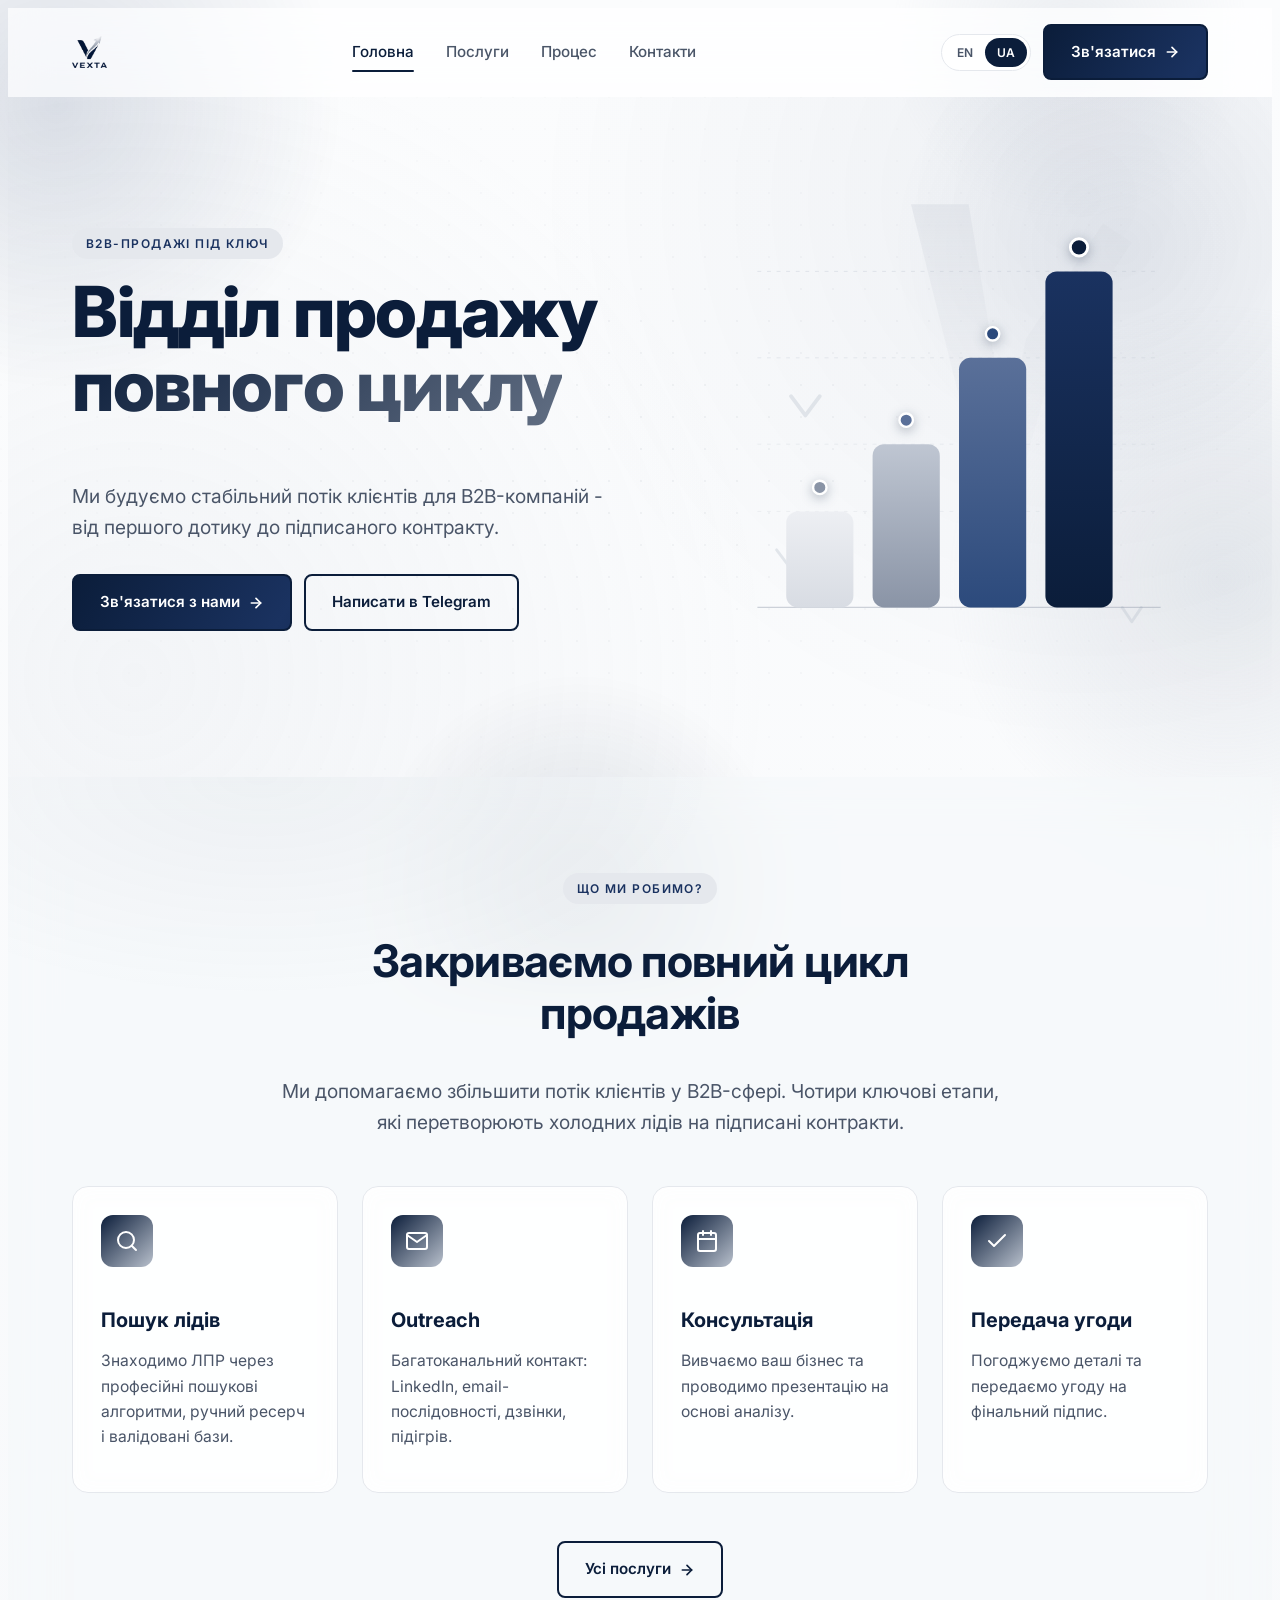
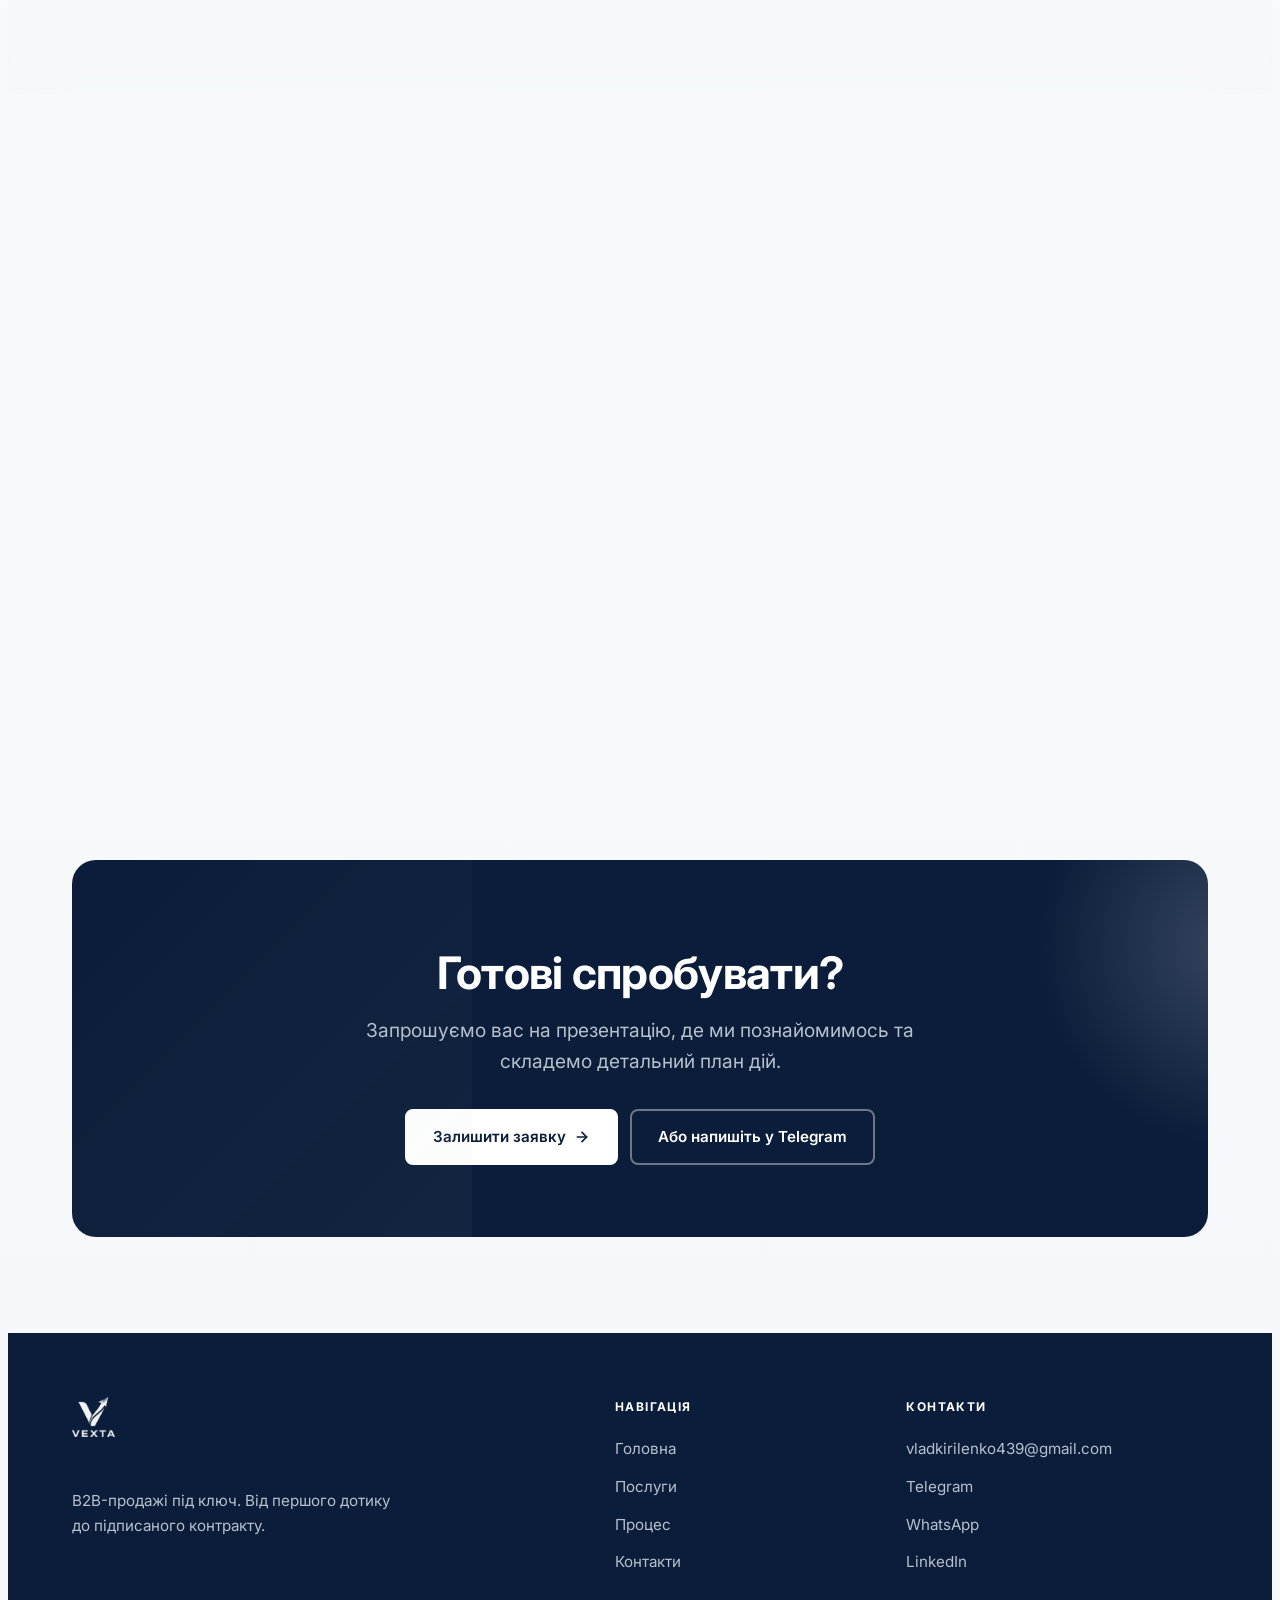
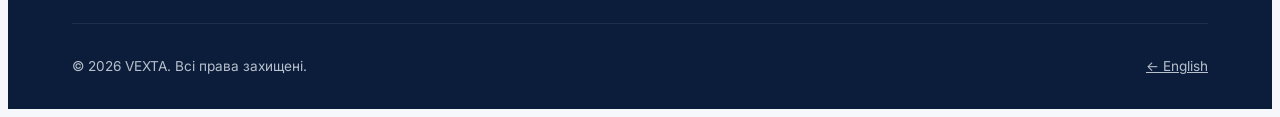
==== ua/index.html @ 106bf2e6 "Add files via upload" ====
<!DOCTYPE html>
<html lang="uk">
<head>
<meta charset="UTF-8">
<meta name="viewport" content="width=device-width, initial-scale=1.0">
<title>VEXTA - Відділ продажу повного циклу. B2B продажі під ключ.</title>
<meta name="description" content="Аутсорсинг B2B-продажів повного циклу: пошук лідів, outreach, закриття угод. Ми будуємо стабільний потік клієнтів для компаній, що ростуть.">
<meta name="theme-color" content="#0B1D3A">

<meta property="og:type" content="website">
<meta property="og:site_name" content="VEXTA">
<meta property="og:title" content="VEXTA - Відділ продажу повного циклу.">
<meta property="og:description" content="Ми будуємо стабільний потік клієнтів для B2B-компаній - від першого дотику до підписаного контракту.">
<meta property="og:url" content="https://vexta.site/ua/">
<meta property="og:image" content="https://vexta.site/assets/images/og/og-home-ua.png">
<meta property="og:locale" content="uk_UA">
<meta property="og:locale:alternate" content="en_US">

<meta name="twitter:card" content="summary_large_image">
<meta name="twitter:title" content="VEXTA - Відділ продажу повного циклу.">
<meta name="twitter:description" content="B2B-продажі повного циклу. Ми на виручку - ви на продукт.">
<meta name="twitter:image" content="https://vexta.site/assets/images/og/og-home-ua.png">

<link rel="alternate" hreflang="en" href="https://vexta.site/">
<link rel="alternate" hreflang="uk" href="https://vexta.site/ua/">
<link rel="alternate" hreflang="x-default" href="https://vexta.site/">
<link rel="canonical" href="https://vexta.site/ua/">

<link rel="icon" type="image/png" href="../favicon.png">
<link rel="alternate icon" href="../favicon.ico">
<link rel="preconnect" href="https://fonts.googleapis.com">
<link rel="preconnect" href="https://fonts.gstatic.com" crossorigin>
<link href="https://fonts.googleapis.com/css2?family=Inter:wght@400;500;600;700;800&display=swap" rel="stylesheet">
<link rel="stylesheet" href="../assets/css/styles.css">

<script type="application/ld+json">
{
  "@context": "https://schema.org",
  "@type": "Organization",
  "name": "VEXTA",
  "url": "https://vexta.site/",
  "logo": "https://vexta.site/assets/images/logo-400.png",
  "description": "Агенція B2B-продажів під ключ. Повний цикл від пошуку ліда до закриття угоди.",
  "contactPoint": {
    "@type": "ContactPoint",
    "contactType": "sales",
    "email": "vladkirilenko439@gmail.com",
    "areaServed": "Worldwide",
    "availableLanguage": ["Ukrainian", "English"]
  }
}
</script>
</head>
<body>

<header class="site-header">
  <div class="container header-inner">
    <a href="../ua/index.html" class="header-logo" aria-label="VEXTA - головна"><img src="../assets/images/logo-400.png" alt="VEXTA" class="site-logo" width="200" height="184"></a>
    <nav class="nav-desktop" aria-label="Основне меню">
      <a href="../ua/index.html" class="nav-link active">Головна</a>
      <a href="../ua/services.html" class="nav-link">Послуги</a>
      <a href="../ua/process.html" class="nav-link">Процес</a>
      <a href="../ua/contacts.html" class="nav-link">Контакти</a>
    </nav>
    <div class="header-actions">
      <div class="lang-switch" role="group" aria-label="Мова">
        <a href="../index.html" hreflang="en">EN</a>
        <a href="../ua/index.html" class="active" hreflang="uk">UA</a>
      </div>
      <a href="../ua/contacts.html" class="btn btn-primary header-cta">Зв'язатися
        <svg width="16" height="16" viewBox="0 0 24 24" fill="none" stroke="currentColor" stroke-width="2.5" stroke-linecap="round" stroke-linejoin="round"><path d="M5 12h14"/><path d="m12 5 7 7-7 7"/></svg>
      </a>
      <button class="btn-menu" aria-label="Меню" aria-expanded="false">
        <svg width="20" height="20" viewBox="0 0 24 24" fill="none" stroke="currentColor" stroke-width="2.5" stroke-linecap="round" stroke-linejoin="round"><line x1="3" x2="21" y1="6" y2="6"/><line x1="3" x2="21" y1="12" y2="12"/><line x1="3" x2="21" y1="18" y2="18"/></svg>
      </button>
    </div>
  </div>
  <nav class="nav-mobile" aria-label="Мобільне меню">
    <a href="../ua/index.html">Головна</a>
    <a href="../ua/services.html">Послуги</a>
    <a href="../ua/process.html">Процес</a>
    <a href="../ua/contacts.html">Контакти</a>
    <a href="../ua/contacts.html" class="btn btn-primary">Зв'язатися</a>
  </nav>
</header>

<main>

<!-- HERO -->
<section class="hero">
  <div class="container hero-inner">
    <div class="hero-content fade-up">
      <span class="eyebrow">B2B-продажі під ключ</span>
      <h1 class="h1" style="margin-top:1rem;">Відділ продажу <span class="gradient-text">повного циклу</span></h1>
      <p class="lead" style="margin-top:1.25rem; max-width:560px;">
        Ми будуємо стабільний потік клієнтів для B2B-компаній - від першого дотику до підписаного контракту.
      </p>
      <div class="hero-buttons">
        <a href="../ua/contacts.html" class="btn btn-primary">
          Зв'язатися з нами
          <svg width="16" height="16" viewBox="0 0 24 24" fill="none" stroke="currentColor" stroke-width="2.5" stroke-linecap="round" stroke-linejoin="round"><path d="M5 12h14"/><path d="m12 5 7 7-7 7"/></svg>
        </a>
        <a href="https://t.me/vlad_vexta" class="btn btn-secondary" target="_blank" rel="noopener">Написати в Telegram</a>
      </div>
    </div>

    <div class="hero-visual fade-up" aria-hidden="true">
      <svg viewBox="0 0 500 500" xmlns="http://www.w3.org/2000/svg" class="hero-chart">
        <defs>
          <linearGradient id="bar1u" x1="0" y1="0" x2="0" y2="1">
            <stop offset="0" stop-color="#EDEFF3"/>
            <stop offset="1" stop-color="#D8DCE3"/>
          </linearGradient>
          <linearGradient id="bar2u" x1="0" y1="0" x2="0" y2="1">
            <stop offset="0" stop-color="#BFC6D2"/>
            <stop offset="1" stop-color="#8A94A6"/>
          </linearGradient>
          <linearGradient id="bar3u" x1="0" y1="0" x2="0" y2="1">
            <stop offset="0" stop-color="#5A7099"/>
            <stop offset="1" stop-color="#2C4A7C"/>
          </linearGradient>
          <linearGradient id="bar4u" x1="0" y1="0" x2="0" y2="1">
            <stop offset="0" stop-color="#1A3260"/>
            <stop offset="1" stop-color="#0B1D3A"/>
          </linearGradient>
          <linearGradient id="bgVU" x1="0" y1="0" x2="0" y2="1">
            <stop offset="0" stop-color="#D8DCE3" stop-opacity="0.5"/>
            <stop offset="1" stop-color="#E5E8ED" stop-opacity="0.05"/>
          </linearGradient>
        </defs>

        <path class="hero-bg-v"
              d="M 200,20 L 260,20 L 310,320 L 280,340 Z
                 M 280,340 L 310,320 L 350,180 L 320,160 Z
                 M 320,160 L 350,180 L 430,60 L 400,40 Z"
              fill="url(#bgVU)"/>

        <g class="hero-chevrons">
          <path class="hc" d="M75 220 L90 240 L105 220" stroke="#B8C0CC" stroke-width="4" fill="none" stroke-linecap="round" stroke-linejoin="round" opacity="0.35"/>
          <path class="hc" d="M60 380 L75 400 L90 380" stroke="#B8C0CC" stroke-width="3" fill="none" stroke-linecap="round" stroke-linejoin="round" opacity="0.3"/>
          <path class="hc" d="M420 440 L430 455 L440 440" stroke="#B8C0CC" stroke-width="3" fill="none" stroke-linecap="round" stroke-linejoin="round" opacity="0.3"/>
        </g>

        <g class="chart-grid">
          <line class="grid-line g-1" x1="40" y1="90"  x2="460" y2="90"  stroke="#B8C0CC" stroke-width="1" stroke-dasharray="4 6" opacity="0.35"/>
          <line class="grid-line g-2" x1="40" y1="180" x2="460" y2="180" stroke="#B8C0CC" stroke-width="1" stroke-dasharray="4 6" opacity="0.28"/>
          <line class="grid-line g-3" x1="40" y1="270" x2="460" y2="270" stroke="#B8C0CC" stroke-width="1" stroke-dasharray="4 6" opacity="0.22"/>
          <line class="grid-line g-4" x1="40" y1="340" x2="460" y2="340" stroke="#B8C0CC" stroke-width="1" stroke-dasharray="4 6" opacity="0.18"/>
          <line class="grid-line g-5" x1="40" y1="440" x2="460" y2="440" stroke="#8A94A6" stroke-width="1.5" opacity="0.4"/>
        </g>

        <g class="hero-bars">
          <rect class="bar bar-1" x="70"  y="340" width="70" height="100" rx="12" fill="url(#bar1u)"/>
          <rect class="bar bar-2" x="160" y="270" width="70" height="170" rx="12" fill="url(#bar2u)"/>
          <rect class="bar bar-3" x="250" y="180" width="70" height="260" rx="12" fill="url(#bar3u)"/>
          <rect class="bar bar-4" x="340" y="90"  width="70" height="350" rx="12" fill="url(#bar4u)"/>
        </g>

        <g class="chart-dots">
          <circle class="chart-dot dot-1" cx="105" cy="315" r="7" fill="#8A94A6" stroke="#FFFFFF" stroke-width="2.5"/>
          <circle class="chart-dot dot-2" cx="195" cy="245" r="7" fill="#5A7099" stroke="#FFFFFF" stroke-width="2.5"/>
          <circle class="chart-dot dot-3" cx="285" cy="155" r="7" fill="#2C4A7C" stroke="#FFFFFF" stroke-width="2.5"/>
          <circle class="chart-dot dot-4" cx="375" cy="65"  r="9" fill="#0B1D3A" stroke="#FFFFFF" stroke-width="3"/>
        </g>

        <g class="chart-sparkles">
          <circle class="sparkle sp-1" cx="335" cy="80" r="2.5" fill="#0B1D3A"/>
          <circle class="sparkle sp-2" cx="410" cy="75" r="2"   fill="#8A94A6"/>
          <circle class="sparkle sp-3" cx="360" cy="90" r="3"   fill="#2C4A7C"/>
          <circle class="sparkle sp-4" cx="395" cy="85" r="2.5" fill="#1A3260"/>
          <circle class="sparkle sp-5" cx="425" cy="95" r="2"   fill="#5A7099"/>
        </g>
      </svg>
    </div>
  </div>
</section>

<!-- WHAT WE DO -->
<section class="section section-bg-gray">
  <div class="floating-v-set" aria-hidden="true">
    <span class="fv"><svg viewBox="0 0 24 24" fill="none" stroke="currentColor" stroke-width="2.2" stroke-linecap="round" stroke-linejoin="round"><path d="M6 9l6 6 6-6"/></svg></span>
    <span class="fv"><svg viewBox="0 0 24 24" fill="none" stroke="currentColor" stroke-width="2.2" stroke-linecap="round" stroke-linejoin="round"><path d="M6 9l6 6 6-6"/></svg></span>
    <span class="fv"><svg viewBox="0 0 24 24" fill="none" stroke="currentColor" stroke-width="2.2" stroke-linecap="round" stroke-linejoin="round"><path d="M6 9l6 6 6-6"/></svg></span>
    <span class="fv"><svg viewBox="0 0 24 24" fill="none" stroke="currentColor" stroke-width="2.2" stroke-linecap="round" stroke-linejoin="round"><path d="M6 9l6 6 6-6"/></svg></span>
    <span class="fv"><svg viewBox="0 0 24 24" fill="none" stroke="currentColor" stroke-width="2.2" stroke-linecap="round" stroke-linejoin="round"><path d="M6 9l6 6 6-6"/></svg></span>
  </div>
    <div class="container">
    <div class="section-head fade-up">
      <span class="eyebrow">Що ми робимо?</span>
      <h2 class="h2" style="margin-top:1rem;">Закриваємо повний цикл продажів</h2>
      <p class="lead">Ми допомагаємо збільшити потік клієнтів у B2B-сфері. Чотири ключові етапи, які перетворюють холодних лідів на підписані контракти.</p>
    </div>

    <div class="grid grid-4">
      <div class="card fade-up">
        <div class="card-icon"><svg viewBox="0 0 24 24" fill="none" stroke="currentColor" stroke-width="2" stroke-linecap="round" stroke-linejoin="round"><circle cx="11" cy="11" r="8"/><path d="m21 21-4.3-4.3"/></svg></div>
        <h3 class="card-title">Пошук лідів</h3>
        <p class="card-body">Знаходимо ЛПР через професійні пошукові алгоритми, ручний ресерч і валідовані бази.</p>
      </div>
      <div class="card fade-up">
        <div class="card-icon"><svg viewBox="0 0 24 24" fill="none" stroke="currentColor" stroke-width="2" stroke-linecap="round" stroke-linejoin="round"><path d="M4 4h16c1.1 0 2 .9 2 2v12c0 1.1-.9 2-2 2H4c-1.1 0-2-.9-2-2V6c0-1.1.9-2 2-2z"/><polyline points="22,6 12,13 2,6"/></svg></div>
        <h3 class="card-title">Outreach</h3>
        <p class="card-body">Багатоканальний контакт: LinkedIn, email-послідовності, дзвінки, підігрів.</p>
      </div>
      <div class="card fade-up">
        <div class="card-icon"><svg viewBox="0 0 24 24" fill="none" stroke="currentColor" stroke-width="2" stroke-linecap="round" stroke-linejoin="round"><path d="M8 2v4"/><path d="M16 2v4"/><rect width="18" height="18" x="3" y="4" rx="2"/><path d="M3 10h18"/></svg></div>
        <h3 class="card-title">Консультація</h3>
        <p class="card-body">Вивчаємо ваш бізнес та проводимо презентацію на основі аналізу.</p>
      </div>
      <div class="card fade-up">
        <div class="card-icon"><svg viewBox="0 0 24 24" fill="none" stroke="currentColor" stroke-width="2" stroke-linecap="round" stroke-linejoin="round"><path d="M20 6 9 17l-5-5"/></svg></div>
        <h3 class="card-title">Передача угоди</h3>
        <p class="card-body">Погоджуємо деталі та передаємо угоду на фінальний підпис.</p>
      </div>
    </div>

    <div style="text-align:center; margin-top:3rem;" class="fade-up">
      <a href="../ua/services.html" class="btn btn-secondary">
        Усі послуги
        <svg width="16" height="16" viewBox="0 0 24 24" fill="none" stroke="currentColor" stroke-width="2.5" stroke-linecap="round" stroke-linejoin="round"><path d="M5 12h14"/><path d="m12 5 7 7-7 7"/></svg>
      </a>
    </div>
  </div>
</section>

<!-- WHY VEXTA -->
<section class="section">
    <div class="container">
    <div class="section-head fade-up">
      <span class="eyebrow">Чому VEXTA?</span>
      <h2 class="h2" style="margin-top:1rem;">Ми працюємо на результат: оплата лише після підписаної угоди.</h2>
    </div>

    <div class="grid grid-4">
      <div class="value-item fade-up">
        <div class="value-icon"><svg viewBox="0 0 24 24" fill="none" stroke="currentColor" stroke-width="2" stroke-linecap="round" stroke-linejoin="round"><polyline points="22 7 13.5 15.5 8.5 10.5 2 17"/><polyline points="16 7 22 7 22 13"/></svg></div>
        <div>
          <div class="value-title">Оплата за результат</div>
          <p class="value-body">Ви не ризикуєте бюджетом: платите лише за готовий контракт.</p>
        </div>
      </div>
      <div class="value-item fade-up">
        <div class="value-icon"><svg viewBox="0 0 24 24" fill="none" stroke="currentColor" stroke-width="2" stroke-linecap="round" stroke-linejoin="round"><path d="M2 12s3-7 10-7 10 7 10 7-3 7-10 7-10-7-10-7Z"/><circle cx="12" cy="12" r="3"/></svg></div>
        <div>
          <div class="value-title">Повна прозорість</div>
          <p class="value-body">Щомісячні звіти, доступ до CRM.</p>
        </div>
      </div>
      <div class="value-item fade-up">
        <div class="value-icon"><svg viewBox="0 0 24 24" fill="none" stroke="currentColor" stroke-width="2" stroke-linecap="round" stroke-linejoin="round"><path d="M16 21v-2a4 4 0 0 0-4-4H6a4 4 0 0 0-4 4v2"/><circle cx="9" cy="7" r="4"/><path d="M22 21v-2a4 4 0 0 0-3-3.87"/><path d="M16 3.13a4 4 0 0 1 0 7.75"/></svg></div>
        <div>
          <div class="value-title">Справжнє партнерство</div>
          <p class="value-body">Вникаємо у продукт і ринок, як власна команда.</p>
        </div>
      </div>
      <div class="value-item fade-up">
        <div class="value-icon"><svg viewBox="0 0 24 24" fill="none" stroke="currentColor" stroke-width="2" stroke-linecap="round" stroke-linejoin="round"><polygon points="13 2 3 14 12 14 11 22 21 10 12 10 13 2"/></svg></div>
        <div>
          <div class="value-title">Швидкий старт</div>
          <p class="value-body">Перші дотики з лідами - протягом 7 днів після онбордингу.</p>
        </div>
      </div>
    </div>
  </div>
</section>

<!-- TESTIMONIALS (hidden) -->
<!-- TODO: add real testimonials -->
<section class="section" data-hidden="true">
  <div class="container">
    <div class="section-head fade-up">
      <span class="eyebrow">Відгуки</span>
      <h2 class="h2" style="margin-top:1rem;">Що кажуть наші клієнти.</h2>
    </div>
    <div class="grid grid-3">
      <div class="testimonial-card fade-up">
        <p class="testimonial-quote">"Плейсхолдер відгуку 1."</p>
        <div class="testimonial-author"><div class="testimonial-avatar">КЛ</div><div><div class="testimonial-name">Ім'я клієнта</div><div class="testimonial-role">Роль, Компанія</div></div></div>
      </div>
      <div class="testimonial-card fade-up">
        <p class="testimonial-quote">"Плейсхолдер відгуку 2."</p>
        <div class="testimonial-author"><div class="testimonial-avatar">КЛ</div><div><div class="testimonial-name">Ім'я клієнта</div><div class="testimonial-role">Роль, Компанія</div></div></div>
      </div>
      <div class="testimonial-card fade-up">
        <p class="testimonial-quote">"Плейсхолдер відгуку 3."</p>
        <div class="testimonial-author"><div class="testimonial-avatar">КЛ</div><div><div class="testimonial-name">Ім'я клієнта</div><div class="testimonial-role">Роль, Компанія</div></div></div>
      </div>
    </div>
  </div>
</section>

<!-- FINAL CTA -->
<section class="section">
  <div class="container">
    <div class="final-cta fade-up">
      <h2 class="h2" style="margin-top:1rem;">Готові спробувати?</h2>
      <p class="lead">Запрошуємо вас на презентацію, де ми познайомимось та складемо детальний план дій.</p>
      <div class="final-cta-buttons">
        <a href="../ua/contacts.html" class="btn btn-light">
          Залишити заявку
          <svg width="16" height="16" viewBox="0 0 24 24" fill="none" stroke="currentColor" stroke-width="2.5" stroke-linecap="round" stroke-linejoin="round"><path d="M5 12h14"/><path d="m12 5 7 7-7 7"/></svg>
        </a>
        <a href="https://t.me/vlad_vexta" class="btn btn-outline-light" target="_blank" rel="noopener">Або напишіть у Telegram</a>
      </div>
    </div>
  </div>
</section>

</main>

<footer class="site-footer">
  <div class="container">
    <div class="footer-grid">
      <div>
        <a href="../ua/index.html" class="footer-logo" aria-label="VEXTA"><img src="../assets/images/logo-400.png" alt="VEXTA" class="site-logo site-logo-light" width="200" height="184"></a>
        <p class="footer-tagline">B2B-продажі під ключ. Від першого дотику до підписаного контракту.</p>
      </div>
      <div>
        <div class="footer-title">Навігація</div>
        <ul class="footer-nav">
          <li><a href="../ua/index.html">Головна</a></li>
          <li><a href="../ua/services.html">Послуги</a></li>
          <li><a href="../ua/process.html">Процес</a></li>
          <li><a href="../ua/contacts.html">Контакти</a></li>
        </ul>
      </div>
      <div>
        <div class="footer-title">Контакти</div>
        <ul class="footer-nav">
          <li><a href="mailto:vladkirilenko439@gmail.com">vladkirilenko439@gmail.com</a></li>
          <li><a href="https://t.me/vlad_vexta" target="_blank" rel="noopener">Telegram</a></li>
          <li><a href="https://wa.me/380971108394" target="_blank" rel="noopener">WhatsApp</a></li>
          <li><a href="https://linkedin.com/company/vexta-b2b" target="_blank" rel="noopener">LinkedIn</a></li>
        </ul>
      </div>
    </div>
    <div class="footer-bottom">
      <div>© <span data-year>2026</span> VEXTA. Всі права захищені.</div>
      <div><a href="../index.html" style="color:inherit;">← English</a></div>
    </div>
  </div>
</footer>

<script src="../assets/js/main.js" defer></script>
</body>
</html>
---- assets/css/styles.css ----
/* =========================================================
   VEXTA · Design System
   ========================================================= */

:root {
  --color-navy-900: #0B1D3A;
  --color-navy-700: #1A3260;
  --color-navy-500: #2C4A7C;
  --color-silver-400: #B8C0CC;
  --color-silver-200: #E5E8ED;
  --color-white: #FFFFFF;
  --color-black: #0A0A0A;
  --color-gray-600: #4A5568;
  --color-gray-500: #718096;
  --color-gray-100: #F5F7FA;
  --color-gray-50:  #FAFBFC;

  --gradient-accent: linear-gradient(135deg, #0B1D3A 0%, #B8C0CC 100%);
  --gradient-hero:   radial-gradient(circle at 80% 20%, rgba(184,192,204,0.35) 0%, rgba(11,29,58,0) 55%),
                     radial-gradient(circle at 10% 90%, rgba(11,29,58,0.10) 0%, rgba(11,29,58,0) 60%);

  --shadow-sm:  0 2px 8px rgba(11, 29, 58, 0.04);
  --shadow-md:  0 4px 24px rgba(11, 29, 58, 0.06);
  --shadow-lg:  0 12px 40px rgba(11, 29, 58, 0.10);
  --shadow-xl:  0 24px 60px rgba(11, 29, 58, 0.14);

  --radius-sm: 8px;
  --radius-md: 12px;
  --radius-lg: 16px;
  --radius-xl: 24px;
  --radius-full: 9999px;

  --transition-fast: 150ms cubic-bezier(0.4, 0, 0.2, 1);
  --transition-base: 250ms cubic-bezier(0.4, 0, 0.2, 1);
  --transition-slow: 400ms cubic-bezier(0.4, 0, 0.2, 1);
}

/* =========================================================
   Base
   ========================================================= */

* { box-sizing: border-box; }

html {
  scroll-behavior: smooth;
  -webkit-text-size-adjust: 100%;
}

body {
  font-family: 'Inter', -apple-system, BlinkMacSystemFont, 'Segoe UI', sans-serif;
  font-weight: 400;
  color: var(--color-black);
  background: var(--color-white);
  line-height: 1.6;
  -webkit-font-smoothing: antialiased;
  -moz-osx-font-smoothing: grayscale;
  overflow-x: hidden;
}

::selection {
  background: var(--color-navy-900);
  color: var(--color-white);
}

/* =========================================================
   Typography
   ========================================================= */

.h1 {
  font-size: clamp(2.25rem, 5.5vw, 4.5rem);
  font-weight: 800;
  line-height: 1.05;
  letter-spacing: -0.02em;
  color: var(--color-navy-900);
}

.h2 {
  font-size: clamp(1.75rem, 3.5vw, 3rem);
  font-weight: 700;
  line-height: 1.15;
  letter-spacing: -0.015em;
  color: var(--color-navy-900);
}

.h3 {
  font-size: clamp(1.25rem, 2vw, 1.75rem);
  font-weight: 600;
  line-height: 1.3;
  letter-spacing: -0.01em;
  color: var(--color-navy-900);
}

.eyebrow {
  display: inline-block;
  font-size: 0.75rem;
  font-weight: 600;
  letter-spacing: 0.12em;
  text-transform: uppercase;
  color: var(--color-navy-700);
  padding: 6px 14px;
  background: var(--color-silver-200);
  border-radius: var(--radius-full);
}

.lead {
  font-size: clamp(1.05rem, 1.5vw, 1.25rem);
  line-height: 1.6;
  color: var(--color-gray-600);
}

.gradient-text {
  background: var(--gradient-accent);
  -webkit-background-clip: text;
  background-clip: text;
  -webkit-text-fill-color: transparent;
}

/* =========================================================
   Layout
   ========================================================= */

.container {
  width: 100%;
  max-width: 1200px;
  margin-inline: auto;
  padding-inline: 1.25rem;
}

@media (min-width: 768px) {
  .container { padding-inline: 2rem; }
}

.section {
  padding-block: clamp(3.5rem, 8vw, 6rem);
}

.section-bg-gray { background: var(--color-gray-100); }
.section-bg-navy {
  background: var(--color-navy-900);
  color: var(--color-white);
}
.section-bg-navy .h2,
.section-bg-navy .h3 { color: var(--color-white); }
.section-bg-navy .lead { color: var(--color-silver-400); }

/* =========================================================
   Buttons
   ========================================================= */

.btn {
  display: inline-flex;
  align-items: center;
  justify-content: center;
  gap: 0.5rem;
  padding: 14px 26px;
  font-size: 0.95rem;
  font-weight: 600;
  border-radius: var(--radius-sm);
  border: 2px solid transparent;
  cursor: pointer;
  transition: all var(--transition-base);
  text-decoration: none;
  min-height: 48px;
  white-space: nowrap;
}

.btn svg { transition: transform var(--transition-base); }
.btn:hover svg { transform: translateX(3px); }

.btn-primary {
  background: var(--color-navy-900);
  color: var(--color-white);
  border-color: var(--color-navy-900);
}
.btn-primary:hover {
  background: var(--color-navy-700);
  border-color: var(--color-navy-700);
  transform: translateY(-2px);
  box-shadow: var(--shadow-lg);
}

.btn-secondary {
  background: transparent;
  color: var(--color-navy-900);
  border-color: var(--color-navy-900);
}
.btn-secondary:hover {
  background: var(--color-navy-900);
  color: var(--color-white);
  transform: translateY(-2px);
}

.btn-light {
  background: var(--color-white);
  color: var(--color-navy-900);
  border-color: var(--color-white);
}
.btn-light:hover {
  background: var(--color-silver-200);
  border-color: var(--color-silver-200);
  transform: translateY(-2px);
}

.btn-outline-light {
  background: transparent;
  color: var(--color-white);
  border-color: rgba(255,255,255,0.4);
}
.btn-outline-light:hover {
  background: var(--color-white);
  color: var(--color-navy-900);
  border-color: var(--color-white);
}

/* =========================================================
   Header
   ========================================================= */

.site-header {
  position: sticky;
  top: 0;
  z-index: 50;
  background: rgba(255,255,255,0.85);
  backdrop-filter: saturate(180%) blur(12px);
  -webkit-backdrop-filter: saturate(180%) blur(12px);
  border-bottom: 1px solid transparent;
  transition: border-color var(--transition-base), box-shadow var(--transition-base);
}

.site-header.scrolled {
  border-bottom-color: var(--color-silver-200);
  box-shadow: var(--shadow-sm);
}

.header-inner {
  display: flex;
  align-items: center;
  justify-content: space-between;
  gap: 1.5rem;
  padding-block: 1rem;
}

.header-logo img { height: 32px; width: auto; display: block; }

.nav-desktop {
  display: none;
  gap: 2rem;
  align-items: center;
}
@media (min-width: 1024px) {
  .nav-desktop { display: flex; }
}

.nav-link {
  font-size: 0.95rem;
  font-weight: 500;
  color: var(--color-gray-600);
  text-decoration: none;
  transition: color var(--transition-fast);
  position: relative;
  padding-block: 0.25rem;
}
.nav-link:hover, .nav-link.active {
  color: var(--color-navy-900);
}
.nav-link.active::after {
  content: '';
  position: absolute;
  left: 0; right: 0; bottom: -4px;
  height: 2px;
  background: var(--color-navy-900);
  border-radius: 2px;
}

.header-actions {
  display: flex;
  align-items: center;
  gap: 0.75rem;
}

.lang-switch {
  display: inline-flex;
  border: 1px solid var(--color-silver-200);
  border-radius: var(--radius-full);
  padding: 3px;
  font-size: 0.75rem;
  font-weight: 600;
  background: var(--color-white);
}
.lang-switch a {
  padding: 5px 12px;
  border-radius: var(--radius-full);
  text-decoration: none;
  color: var(--color-gray-600);
  transition: all var(--transition-fast);
}
.lang-switch a.active {
  background: var(--color-navy-900);
  color: var(--color-white);
}

.header-cta { display: none; }
@media (min-width: 1024px) { .header-cta { display: inline-flex; } }

.btn-menu {
  display: inline-flex;
  align-items: center;
  justify-content: center;
  width: 44px;
  height: 44px;
  border-radius: var(--radius-sm);
  border: 1px solid var(--color-silver-200);
  background: var(--color-white);
  cursor: pointer;
}
@media (min-width: 1024px) { .btn-menu { display: none; } }

.nav-mobile {
  display: none;
  padding: 1rem 1.25rem 1.5rem;
  border-top: 1px solid var(--color-silver-200);
  background: var(--color-white);
}
.nav-mobile.open { display: block; }
.nav-mobile a {
  display: block;
  padding: 0.75rem 0;
  font-size: 1rem;
  font-weight: 500;
  color: var(--color-navy-900);
  text-decoration: none;
  border-bottom: 1px solid var(--color-silver-200);
}
.nav-mobile a:last-of-type { border-bottom: 0; }
.nav-mobile .btn {
  margin-top: 1rem;
  width: 100%;
  justify-content: center;
  border-bottom: 0 !important;
}
/* Override generic .nav-mobile a color for button variants */
.nav-mobile .btn.btn-primary {
  color: var(--color-white);
  border-color: transparent;
}
.nav-mobile .btn.btn-secondary {
  color: var(--color-navy-900);
}

/* =========================================================
   Hero
   ========================================================= */

.hero {
  position: relative;
  padding: clamp(3rem, 8vw, 5.5rem) 0 clamp(3.5rem, 9vw, 6.5rem);
  overflow: hidden;
  background: var(--color-white);
}

.hero::before {
  content: '';
  position: absolute;
  inset: 0;
  background: var(--gradient-hero);
  pointer-events: none;
}

.hero-inner {
  position: relative;
  display: grid;
  gap: 3rem;
  align-items: center;
}
@media (min-width: 1024px) {
  .hero-inner { grid-template-columns: 1.15fr 1fr; gap: 4rem; }
}

.hero-visual {
  position: relative;
  aspect-ratio: 1 / 1;
  max-width: 480px;
  margin-inline: auto;
  width: 100%;
}

.hero-visual svg { width: 100%; height: 100%; }

.hero-buttons {
  display: flex;
  flex-wrap: wrap;
  gap: 0.75rem;
  margin-top: 2rem;
}

.hero-trust {
  display: flex;
  gap: 2rem;
  margin-top: 2.5rem;
  padding-top: 1.5rem;
  border-top: 1px solid var(--color-silver-200);
  flex-wrap: wrap;
}
.hero-trust-item {
  font-size: 0.85rem;
  color: var(--color-gray-600);
  display: flex;
  align-items: center;
  gap: 0.5rem;
}
.hero-trust-item strong {
  font-size: 1.35rem;
  font-weight: 700;
  color: var(--color-navy-900);
  display: block;
  line-height: 1;
}

/* =========================================================
   Cards
   ========================================================= */

.card {
  background: var(--color-white);
  border: 1px solid var(--color-silver-200);
  border-radius: var(--radius-lg);
  padding: 1.75rem;
  transition: all var(--transition-base);
  height: 100%;
}
.card:hover {
  transform: translateY(-4px);
  box-shadow: var(--shadow-lg);
  border-color: transparent;
}

.card-icon {
  display: inline-flex;
  align-items: center;
  justify-content: center;
  width: 52px;
  height: 52px;
  border-radius: var(--radius-md);
  background: var(--gradient-accent);
  color: var(--color-white);
  margin-bottom: 1.25rem;
}
.card-icon svg { width: 24px; height: 24px; }

.card-title {
  font-size: 1.25rem;
  font-weight: 700;
  color: var(--color-navy-900);
  margin-bottom: 0.5rem;
  line-height: 1.3;
}

.card-body {
  color: var(--color-gray-600);
  font-size: 0.98rem;
  line-height: 1.6;
}

.card-list {
  list-style: none;
  padding: 0;
  margin: 1rem 0 0;
  display: flex;
  flex-direction: column;
  gap: 0.55rem;
}
.card-list li {
  position: relative;
  padding-left: 1.5rem;
  font-size: 0.95rem;
  color: var(--color-gray-600);
  line-height: 1.5;
}
.card-list li::before {
  content: '';
  position: absolute;
  left: 0; top: 0.55rem;
  width: 6px; height: 6px;
  border-radius: 50%;
  background: var(--gradient-accent);
}

.grid {
  display: grid;
  gap: 1.5rem;
}
.grid-2 { grid-template-columns: repeat(auto-fit, minmax(280px, 1fr)); }
@media (min-width: 768px) {
  .grid-3 { grid-template-columns: repeat(3, 1fr); }
  .grid-4 { grid-template-columns: repeat(2, 1fr); }
}
@media (min-width: 1024px) {
  .grid-4 { grid-template-columns: repeat(4, 1fr); }
}

/* =========================================================
   Section header
   ========================================================= */

.section-head {
  text-align: center;
  max-width: 720px;
  margin: 0 auto 3rem;
}
.section-head .eyebrow { margin-bottom: 1rem; }
.section-head .lead { margin-top: 1rem; }
.section-head-left {
  text-align: left;
  max-width: 720px;
  margin: 0 0 3rem;
}

/* =========================================================
   Timeline (Process)
   ========================================================= */

.timeline {
  position: relative;
  max-width: 800px;
  margin: 0 auto;
  padding-left: 2rem;
}
.timeline::before {
  content: '';
  position: absolute;
  left: 15px;
  top: 12px;
  bottom: 12px;
  width: 2px;
  background: linear-gradient(180deg, var(--color-navy-900), var(--color-silver-400));
  border-radius: 2px;
}

.timeline-item {
  position: relative;
  padding-bottom: 3rem;
}
.timeline-item:last-child { padding-bottom: 0; }

.timeline-marker {
  position: absolute;
  left: -2rem;
  top: 0;
  width: 32px;
  height: 32px;
  border-radius: 50%;
  background: var(--color-white);
  border: 2px solid var(--color-navy-900);
  display: flex;
  align-items: center;
  justify-content: center;
  font-size: 0.85rem;
  font-weight: 700;
  color: var(--color-navy-900);
  z-index: 1;
}

.timeline-content {
  background: var(--color-white);
  border: 1px solid var(--color-silver-200);
  border-radius: var(--radius-lg);
  padding: 1.5rem 1.75rem;
  margin-left: 1rem;
  transition: all var(--transition-base);
}
.timeline-content:hover {
  box-shadow: var(--shadow-md);
  border-color: transparent;
}
.timeline-step {
  font-size: 0.75rem;
  font-weight: 600;
  letter-spacing: 0.1em;
  color: var(--color-navy-700);
  text-transform: uppercase;
}
.timeline-title {
  font-size: 1.35rem;
  font-weight: 700;
  color: var(--color-navy-900);
  margin: 0.35rem 0 0.75rem;
  line-height: 1.3;
}
.timeline-body {
  color: var(--color-gray-600);
  line-height: 1.6;
}

/* =========================================================
   Values / Team
   ========================================================= */

.value-item {
  display: flex;
  gap: 1.25rem;
  padding: 1.5rem;
  border-radius: var(--radius-lg);
  background: var(--color-white);
  border: 1px solid var(--color-silver-200);
  transition: all var(--transition-base);
}
.value-item:hover {
  transform: translateY(-3px);
  box-shadow: var(--shadow-md);
  border-color: transparent;
}
.value-icon {
  flex-shrink: 0;
  width: 48px;
  height: 48px;
  border-radius: var(--radius-md);
  background: var(--gradient-accent);
  color: var(--color-white);
  display: flex;
  align-items: center;
  justify-content: center;
}
.value-icon svg { width: 22px; height: 22px; }
.value-title {
  font-size: 1.1rem;
  font-weight: 700;
  color: var(--color-navy-900);
  margin-bottom: 0.4rem;
}
.value-body {
  color: var(--color-gray-600);
  font-size: 0.95rem;
  line-height: 1.55;
}

.team-card {
  text-align: center;
  padding: 2.5rem 1.75rem;
  background: var(--color-white);
  border: 1px solid var(--color-silver-200);
  border-radius: var(--radius-lg);
  transition: all var(--transition-base);
}
.team-card:hover {
  transform: translateY(-4px);
  box-shadow: var(--shadow-lg);
}
.team-avatar {
  width: 120px;
  height: 120px;
  border-radius: 50%;
  margin: 0 auto 1.25rem;
  background: var(--gradient-accent);
  display: flex;
  align-items: center;
  justify-content: center;
  color: var(--color-white);
  font-size: 2.5rem;
  font-weight: 700;
  font-family: 'Inter', sans-serif;
  letter-spacing: -0.02em;
}
.team-name {
  font-size: 1.25rem;
  font-weight: 700;
  color: var(--color-navy-900);
  margin-bottom: 0.35rem;
}
.team-role {
  color: var(--color-gray-600);
  font-size: 0.95rem;
}

/* =========================================================
   Big service block
   ========================================================= */

.service-block {
  display: grid;
  gap: 2rem;
  padding: 2.25rem;
  background: var(--color-white);
  border: 1px solid var(--color-silver-200);
  border-radius: var(--radius-xl);
  transition: all var(--transition-base);
}
.service-block:hover {
  box-shadow: var(--shadow-lg);
  border-color: transparent;
}
@media (min-width: 768px) {
  .service-block { grid-template-columns: 1fr 1.5fr; padding: 2.75rem; gap: 3rem; align-items: start; }
}

.service-num {
  font-size: 3.5rem;
  font-weight: 800;
  line-height: 1;
  background: var(--gradient-accent);
  -webkit-background-clip: text;
  background-clip: text;
  -webkit-text-fill-color: transparent;
  margin-bottom: 1rem;
}

.service-title {
  font-size: 1.5rem;
  font-weight: 700;
  color: var(--color-navy-900);
  margin-bottom: 0.75rem;
  line-height: 1.25;
}
.service-desc {
  color: var(--color-gray-600);
  font-size: 1rem;
  line-height: 1.6;
}

/* "What we don't do" */
.no-list {
  display: grid;
  gap: 0.75rem;
  grid-template-columns: repeat(auto-fit, minmax(240px, 1fr));
}
.no-item {
  display: flex;
  align-items: center;
  gap: 0.75rem;
  padding: 1rem 1.25rem;
  background: var(--color-white);
  border: 1px solid var(--color-silver-200);
  border-radius: var(--radius-md);
  color: var(--color-gray-600);
  font-weight: 500;
}
.no-item svg {
  flex-shrink: 0;
  width: 20px;
  height: 20px;
  color: #C53030;
}

/* =========================================================
   Form
   ========================================================= */

.form-card {
  background: var(--color-white);
  border: 1px solid var(--color-silver-200);
  border-radius: var(--radius-xl);
  padding: 2rem;
  box-shadow: var(--shadow-md);
}
@media (min-width: 768px) { .form-card { padding: 2.5rem; } }

.form-group { margin-bottom: 1.25rem; }
.form-label {
  display: block;
  font-size: 0.9rem;
  font-weight: 600;
  color: var(--color-navy-900);
  margin-bottom: 0.4rem;
}
.form-label .req { color: #C53030; }

.form-input,
.form-textarea {
  width: 100%;
  padding: 12px 16px;
  font-size: 1rem;
  font-family: inherit;
  color: var(--color-black);
  background: var(--color-gray-50);
  border: 1.5px solid var(--color-silver-200);
  border-radius: var(--radius-sm);
  transition: all var(--transition-fast);
  outline: none;
}
.form-input:focus,
.form-textarea:focus {
  background: var(--color-white);
  border-color: var(--color-navy-900);
  box-shadow: 0 0 0 3px rgba(11,29,58,0.08);
}
.form-textarea {
  min-height: 120px;
  resize: vertical;
}
.form-error {
  display: none;
  font-size: 0.82rem;
  color: #C53030;
  margin-top: 0.35rem;
}
.form-group.error .form-input,
.form-group.error .form-textarea { border-color: #C53030; }
.form-group.error .form-error { display: block; }

.form-submit { width: 100%; margin-top: 0.5rem; }

/* =========================================================
   Contact list
   ========================================================= */

.contact-list {
  list-style: none;
  padding: 0;
  margin: 0;
  display: flex;
  flex-direction: column;
  gap: 1rem;
}
.contact-item {
  display: flex;
  align-items: center;
  gap: 1rem;
  padding: 1.25rem 1.5rem;
  background: var(--color-white);
  border: 1px solid var(--color-silver-200);
  border-radius: var(--radius-md);
  text-decoration: none;
  transition: all var(--transition-base);
}
.contact-item:hover {
  transform: translateX(4px);
  border-color: var(--color-navy-900);
  box-shadow: var(--shadow-sm);
}
.contact-icon {
  flex-shrink: 0;
  width: 44px;
  height: 44px;
  border-radius: var(--radius-md);
  background: var(--color-gray-100);
  color: var(--color-navy-900);
  display: flex;
  align-items: center;
  justify-content: center;
}
.contact-icon svg { width: 20px; height: 20px; }
.contact-label {
  font-size: 0.8rem;
  color: var(--color-gray-600);
  font-weight: 500;
  margin-bottom: 2px;
}
.contact-value {
  font-size: 1rem;
  color: var(--color-navy-900);
  font-weight: 600;
  word-break: break-all;
}

/* =========================================================
   Testimonials (hidden by default until real ones)
   ========================================================= */

.testimonial-card {
  background: var(--color-white);
  border: 1px solid var(--color-silver-200);
  border-radius: var(--radius-lg);
  padding: 2rem;
  height: 100%;
}
.testimonial-quote {
  color: var(--color-black);
  font-size: 1.05rem;
  line-height: 1.65;
  margin-bottom: 1.5rem;
  font-style: italic;
}
.testimonial-author {
  display: flex;
  align-items: center;
  gap: 0.75rem;
}
.testimonial-avatar {
  width: 44px;
  height: 44px;
  border-radius: 50%;
  background: var(--gradient-accent);
  color: var(--color-white);
  display: flex;
  align-items: center;
  justify-content: center;
  font-weight: 700;
}
.testimonial-name { font-weight: 700; color: var(--color-navy-900); font-size: 0.95rem; }
.testimonial-role { font-size: 0.85rem; color: var(--color-gray-600); }

/* =========================================================
   Final CTA
   ========================================================= */

.final-cta {
  position: relative;
  background: var(--color-navy-900);
  color: var(--color-white);
  border-radius: var(--radius-xl);
  padding: clamp(2.5rem, 6vw, 4.5rem);
  overflow: hidden;
  text-align: center;
}
.final-cta::before {
  content: '';
  position: absolute;
  top: -30%; right: -20%;
  width: 400px; height: 400px;
  background: radial-gradient(circle, rgba(184,192,204,0.25) 0%, transparent 70%);
  pointer-events: none;
}
.final-cta::after {
  content: '';
  position: absolute;
  bottom: -30%; left: -20%;
  width: 400px; height: 400px;
  background: radial-gradient(circle, rgba(184,192,204,0.15) 0%, transparent 70%);
  pointer-events: none;
}
.final-cta > * { position: relative; }
.final-cta .h2 { color: var(--color-white); margin-bottom: 1rem; }
.final-cta .lead { color: var(--color-silver-400); max-width: 560px; margin: 0 auto 2rem; }
.final-cta-buttons {
  display: flex;
  gap: 0.75rem;
  justify-content: center;
  flex-wrap: wrap;
}

/* =========================================================
   Footer
   ========================================================= */

.site-footer {
  background: var(--color-navy-900);
  color: var(--color-silver-400);
  padding: 4rem 0 2rem;
}
.footer-grid {
  display: grid;
  gap: 2.5rem;
  padding-bottom: 3rem;
  border-bottom: 1px solid rgba(255,255,255,0.08);
}
@media (min-width: 768px) {
  .footer-grid { grid-template-columns: 1.5fr 1fr 1fr; }
}
@media (min-width: 1024px) {
  .footer-grid { grid-template-columns: 2fr 1fr 1.2fr; }
}

.footer-logo img { height: 32px; margin-bottom: 1rem; }
.footer-tagline { font-size: 0.95rem; line-height: 1.65; max-width: 320px; }

.footer-title {
  font-size: 0.75rem;
  font-weight: 700;
  letter-spacing: 0.12em;
  text-transform: uppercase;
  color: var(--color-white);
  margin-bottom: 1.25rem;
}
.footer-nav {
  list-style: none;
  padding: 0;
  margin: 0;
  display: flex;
  flex-direction: column;
  gap: 0.75rem;
}
.footer-nav a {
  color: var(--color-silver-400);
  text-decoration: none;
  font-size: 0.95rem;
  transition: color var(--transition-fast);
}
.footer-nav a:hover { color: var(--color-white); }

.footer-bottom {
  display: flex;
  justify-content: space-between;
  align-items: center;
  padding-top: 2rem;
  font-size: 0.85rem;
  gap: 1rem;
  flex-wrap: wrap;
}

/* =========================================================
   Animation utilities
   ========================================================= */

.fade-up {
  opacity: 0;
  transform: translateY(30px);
  transition: opacity 600ms ease-out, transform 600ms ease-out;
}
.fade-up.visible {
  opacity: 1;
  transform: translateY(0);
}

@media (prefers-reduced-motion: reduce) {
  .fade-up { opacity: 1; transform: none; transition: none; }
  * { animation: none !important; transition: none !important; }
  html { scroll-behavior: auto; }
}

/* =========================================================
   Hidden testimonial section (toggle via data-hidden)
   ========================================================= */

[data-hidden="true"] { display: none !important; }

/* =========================================================
   ▸ VISUAL UPGRADE (v2)
   Logo wordmark · Hero animations · Bar chart · Ambient FX
   ========================================================= */

/* ─── Logo (mark + wordmark side-by-side) ────────────────── */
.header-logo,
.footer-logo {
  display: inline-flex;
  align-items: center;
  gap: 10px;
  text-decoration: none;
}
.logo-mark {
  height: 34px;
  width: auto;
  display: block;
  flex-shrink: 0;
}
.footer-logo .logo-mark { height: 32px; margin-bottom: 0; }

.logo-word {
  font-family: 'Inter', sans-serif;
  font-weight: 800;
  font-size: 1.4rem;
  letter-spacing: 0.14em;
  color: var(--color-navy-900);
  line-height: 1;
  padding-top: 2px;
}
.logo-word-light { color: var(--color-white); }

/* remove old img-only footer height rule spillover */
.footer-logo { margin-bottom: 1rem; }

/* ─── Hero background - ambient orbs + subtle grid ──────── */
.hero {
  background:
    radial-gradient(ellipse 80% 60% at 50% 0%, rgba(184,192,204,0.18) 0%, transparent 60%),
    linear-gradient(180deg, #FBFCFD 0%, #FFFFFF 100%);
}

.hero::before {
  content: '';
  position: absolute;
  inset: 0;
  background:
    radial-gradient(circle at 85% 15%, rgba(26,50,96,0.10) 0%, transparent 45%),
    radial-gradient(circle at 10% 85%, rgba(184,192,204,0.18) 0%, transparent 50%);
  pointer-events: none;
  z-index: 0;
}

/* Ambient floating orbs */
.hero::after {
  content: '';
  position: absolute;
  top: -100px; right: -100px;
  width: 500px; height: 500px;
  background: radial-gradient(circle, rgba(26,50,96,0.08) 0%, transparent 65%);
  border-radius: 50%;
  pointer-events: none;
  animation: orbFloat 18s ease-in-out infinite;
  z-index: 0;
}

@keyframes orbFloat {
  0%, 100% { transform: translate(0, 0) scale(1); }
  33% { transform: translate(-40px, 30px) scale(1.06); }
  66% { transform: translate(30px, -20px) scale(0.96); }
}

.hero > .container { position: relative; z-index: 1; }

/* Subtle grid overlay for texture */
.hero-grid-bg {
  position: absolute;
  inset: 0;
  background-image:
    linear-gradient(rgba(11,29,58,0.025) 1px, transparent 1px),
    linear-gradient(90deg, rgba(11,29,58,0.025) 1px, transparent 1px);
  background-size: 50px 50px;
  mask-image: radial-gradient(ellipse 60% 70% at 50% 50%, black 30%, transparent 100%);
  -webkit-mask-image: radial-gradient(ellipse 60% 70% at 50% 50%, black 30%, transparent 100%);
  pointer-events: none;
  z-index: 0;
}

/* ─── Hero chart - staircase animation ──────────────────── */
.hero-chart .bar {
  transform-origin: bottom center;
  transform-box: fill-box;
  transform: scaleY(0);
  transition: transform 900ms cubic-bezier(0.34, 1.56, 0.64, 1);
}

.hero-chart .bar-1 { transition-delay: 200ms; }
.hero-chart .bar-2 { transition-delay: 450ms; }
.hero-chart .bar-3 { transition-delay: 700ms; }
.hero-chart .bar-4 { transition-delay: 950ms; }

.hero-visual.visible .hero-chart .bar { transform: scaleY(1); }

/* Faint reference gridlines: fade in first, before bars grow */
.hero-chart .grid-line {
  opacity: 0;
  transition: opacity 700ms ease-out;
}
.hero-chart .g-1 { transition-delay: 100ms; }
.hero-chart .g-2 { transition-delay: 200ms; }
.hero-chart .g-3 { transition-delay: 300ms; }
.hero-chart .g-4 { transition-delay: 400ms; }
.hero-chart .g-5 { transition-delay: 500ms; }
.hero-visual.visible .hero-chart .g-1 { opacity: 0.35; }
.hero-visual.visible .hero-chart .g-2 { opacity: 0.28; }
.hero-visual.visible .hero-chart .g-3 { opacity: 0.22; }
.hero-visual.visible .hero-chart .g-4 { opacity: 0.18; }
.hero-visual.visible .hero-chart .g-5 { opacity: 0.4; }

/* Data-point dots: pop in as each bar completes; float above bars with soft shadow */
.hero-chart .chart-dot {
  opacity: 0;
  transform: scale(0);
  transform-origin: center center;
  transform-box: fill-box;
  transition:
    opacity 350ms ease-out,
    transform 600ms cubic-bezier(0.34, 1.56, 0.64, 1);
  filter: drop-shadow(0 3px 6px rgba(11, 29, 58, 0.3));
}
.hero-chart .dot-1 { transition-delay: 1000ms; }
.hero-chart .dot-2 { transition-delay: 1250ms; }
.hero-chart .dot-3 { transition-delay: 1500ms; }
.hero-chart .dot-4 { transition-delay: 1800ms; }

.hero-visual.visible .hero-chart .chart-dot {
  opacity: 1;
  transform: scale(1);
}

/* Sparkle particles: continuously rise + fade from around peak dot */
.hero-chart .sparkle {
  opacity: 0;
  transform-origin: center;
  transform-box: fill-box;
}
.hero-visual.visible .hero-chart .sparkle {
  animation: sparkleRise 3.6s cubic-bezier(0.4, 0, 0.2, 1) infinite;
}
.hero-visual.visible .hero-chart .sp-1 { animation-delay: 2200ms; }
.hero-visual.visible .hero-chart .sp-2 { animation-delay: 2900ms; }
.hero-visual.visible .hero-chart .sp-3 { animation-delay: 3600ms; }
.hero-visual.visible .hero-chart .sp-4 { animation-delay: 4300ms; }
.hero-visual.visible .hero-chart .sp-5 { animation-delay: 5000ms; }

@keyframes sparkleRise {
  0%   { opacity: 0;    transform: translate(0, 20px) scale(0.3); }
  20%  { opacity: 0.85; transform: translate(0, 5px)  scale(1);   }
  60%  { opacity: 0.6;  transform: translate(2px, -35px) scale(1); }
  100% { opacity: 0;    transform: translate(4px, -60px) scale(0.5); }
}

/* Background V - subtle fade in first */
.hero-chart .hero-bg-v {
  opacity: 0;
  transition: opacity 1200ms ease-out;
}
.hero-visual.visible .hero-chart .hero-bg-v { opacity: 1; }

/* Floating chevrons - gentle bob */
.hero-chart .hero-chevrons .hc {
  opacity: 0;
  transition: opacity 800ms ease-out;
}
.hero-visual.visible .hero-chart .hero-chevrons .hc { opacity: 0.35; }

.hero-visual.visible .hero-chart .hero-chevrons .hc:nth-child(1) {
  animation: chevronBob 6s ease-in-out infinite 2800ms;
}
.hero-visual.visible .hero-chart .hero-chevrons .hc:nth-child(2) {
  animation: chevronBob 5s ease-in-out infinite 3100ms;
}
.hero-visual.visible .hero-chart .hero-chevrons .hc:nth-child(3) {
  animation: chevronBob 7s ease-in-out infinite 3400ms;
}

@keyframes chevronBob {
  0%, 100% { transform: translateY(0); }
  50% { transform: translateY(-12px); }
}

/* ─── Global section - ambient background gradient ──────── */
.section-bg-gray {
  background:
    radial-gradient(ellipse 60% 40% at 20% 0%, rgba(184,192,204,0.12) 0%, transparent 60%),
    radial-gradient(ellipse 60% 40% at 80% 100%, rgba(26,50,96,0.05) 0%, transparent 60%),
    var(--color-gray-100);
  position: relative;
  overflow: hidden;
}

/* ─── Enhanced cards - hover lift with border shimmer ───── */
.card {
  position: relative;
  overflow: hidden;
}
.card::before {
  content: '';
  position: absolute;
  inset: 0;
  border-radius: inherit;
  padding: 1px;
  background: linear-gradient(135deg, transparent, transparent);
  -webkit-mask:
    linear-gradient(#fff 0 0) content-box,
    linear-gradient(#fff 0 0);
  mask:
    linear-gradient(#fff 0 0) content-box,
    linear-gradient(#fff 0 0);
  -webkit-mask-composite: xor;
  mask-composite: exclude;
  transition: background 500ms ease;
  pointer-events: none;
}
.card:hover::before {
  background: linear-gradient(135deg, var(--color-navy-900), var(--color-silver-400));
}
.card:hover .card-icon {
  transform: scale(1.06) rotate(-3deg);
  box-shadow: 0 8px 24px rgba(11,29,58,0.18);
}
.card-icon {
  transition: transform 400ms cubic-bezier(0.34, 1.56, 0.64, 1),
              box-shadow 400ms ease;
}

/* Card shine on hover */
.card::after {
  content: '';
  position: absolute;
  top: 0; left: -75%;
  width: 50%; height: 100%;
  background: linear-gradient(120deg,
    transparent 30%,
    rgba(255,255,255,0.6) 50%,
    transparent 70%);
  transform: skewX(-25deg);
  transition: left 700ms ease;
  pointer-events: none;
  z-index: 1;
}
.card:hover::after { left: 130%; }

/* ─── Primary button - animated gradient shine ──────────── */
.btn-primary {
  position: relative;
  overflow: hidden;
  background:
    linear-gradient(120deg, var(--color-navy-900), var(--color-navy-700), var(--color-navy-900));
  background-size: 200% 100%;
  transition: background-position 500ms ease, transform var(--transition-base), box-shadow var(--transition-base);
}
.btn-primary:hover {
  background-position: 100% 0;
  transform: translateY(-2px);
  box-shadow: 0 12px 32px rgba(11,29,58,0.25);
}
.btn-primary::after {
  content: '';
  position: absolute;
  top: 0; left: -100%;
  width: 60%; height: 100%;
  background: linear-gradient(120deg,
    transparent 30%,
    rgba(255,255,255,0.25) 50%,
    transparent 70%);
  transform: skewX(-20deg);
  transition: left 600ms ease;
}
.btn-primary:hover::after { left: 130%; }

/* ─── Header - slight visual lift on scroll ─────────────── */
.site-header.scrolled {
  background: rgba(255,255,255,0.92);
  box-shadow: 0 4px 24px rgba(11,29,58,0.06);
}

/* Nav underline animation on hover */
.nav-link {
  position: relative;
}
.nav-link::after {
  content: '';
  position: absolute;
  left: 0; bottom: -6px;
  width: 100%; height: 2px;
  background: var(--gradient-accent);
  transform: scaleX(0);
  transform-origin: left;
  transition: transform 300ms cubic-bezier(0.65, 0, 0.35, 1);
  border-radius: 2px;
}
.nav-link:hover::after,
.nav-link.active::after { transform: scaleX(1); }

/* ─── Value items (about) - hover interaction ───────────── */
.value-item {
  transition: transform 300ms ease;
  padding: 1rem;
  border-radius: var(--radius-md);
}
.value-item:hover {
  transform: translateX(6px);
  background: rgba(184,192,204,0.08);
}

/* ─── Timeline - animate line drawing on scroll ─────────── */
.timeline::before {
  transform-origin: top;
  animation: timelineDraw 1s ease-out both;
}
@keyframes timelineDraw {
  from { transform: scaleY(0); opacity: 0; }
  to { transform: scaleY(1); opacity: 1; }
}

.timeline-marker {
  transition: transform 300ms cubic-bezier(0.34, 1.56, 0.64, 1),
              background 300ms ease,
              color 300ms ease;
}
.timeline-item:hover .timeline-marker {
  transform: scale(1.15);
  background: var(--color-navy-900);
  color: var(--color-white);
  box-shadow: 0 0 0 6px rgba(11,29,58,0.08);
}

/* ─── Service block - hover shift ───────────────────────── */
.service-block {
  transition: transform 400ms ease, box-shadow 400ms ease;
}
.service-block:hover {
  transform: translateY(-4px);
  box-shadow: var(--shadow-xl);
}

/* ─── Final CTA - animated shimmer background ───────────── */
.final-cta {
  position: relative;
  overflow: hidden;
}
.final-cta::after {
  content: '';
  position: absolute;
  inset: 0;
  background: linear-gradient(135deg,
    transparent 0%,
    rgba(184,192,204,0.05) 50%,
    transparent 100%);
  background-size: 200% 200%;
  animation: ctaShimmer 8s ease-in-out infinite;
  pointer-events: none;
}
@keyframes ctaShimmer {
  0%, 100% { background-position: 0% 0%; }
  50% { background-position: 100% 100%; }
}

/* ─── Contact-item - subtle interaction ─────────────────── */
.contact-item {
  transition: transform 300ms ease, background 300ms ease, border-color 300ms ease;
}
.contact-item:hover {
  transform: translateX(6px);
  border-color: var(--color-navy-900);
}
.contact-item:hover .contact-icon {
  transform: scale(1.08) rotate(-4deg);
}
.contact-icon {
  transition: transform 300ms cubic-bezier(0.34, 1.56, 0.64, 1);
}

/* ─── Form-input focus ring glow ────────────────────────── */
.form-input:focus,
.form-textarea:focus {
  box-shadow: 0 0 0 4px rgba(26,50,96,0.12);
  border-color: var(--color-navy-900);
}

/* ─── Gradient text - subtle animated hue ───────────────── */
.gradient-text {
  background-size: 200% 200%;
  animation: gradientHue 6s ease-in-out infinite;
}
@keyframes gradientHue {
  0%, 100% { background-position: 0% 50%; }
  50% { background-position: 100% 50%; }
}

/* ─── Ambient V-mark floating decorations (add to sections) ── */
.floating-v {
  position: absolute;
  color: var(--color-silver-200);
  opacity: 0.4;
  pointer-events: none;
  animation: floatV 12s ease-in-out infinite;
}
.floating-v svg { width: 100%; height: 100%; display: block; }

@keyframes floatV {
  0%, 100% { transform: translate(0, 0) rotate(0deg); }
  50% { transform: translate(20px, -30px) rotate(8deg); }
}

/* ─── Reduce motion safety net ──────────────────────────── */
@media (prefers-reduced-motion: reduce) {
  .hero::after,
  .final-cta::after,
  .gradient-text,
  .floating-v,
  .hero-chart .bar,
  .hero-chart .chart-dot,
  .hero-chart .grid-line,
  .hero-chart .sparkle,
  .hero-chart .hero-chevrons .hc {
    animation: none !important;
  }
  .hero-chart .bar { transform: scaleY(1); }
  .hero-chart .chart-dot { opacity: 1; transform: none; }
  .hero-chart .grid-line { opacity: var(--grid-op, 0.25); }
  .hero-chart .sparkle { opacity: 0; }
  .hero-chart .hero-chevrons .hc,
  .hero-chart .hero-bg-v { opacity: 0.35; }
}

/* ─── Hero chart mouse-parallax smoothness ──────────────── */
.hero-chart {
  transition: transform 300ms cubic-bezier(0.25, 0.1, 0.25, 1);
  will-change: transform;
}

/* =========================================================
   ▸ VISUAL UPGRADE v3
   Real logo PNG · Site-wide ambient animations · Form UX
   ========================================================= */

/* ─── Real logo (PNG with mark + wordmark) ──────────────── */
.site-logo {
  height: 42px;
  width: auto;
  display: block;
  object-fit: contain;
  transition: transform 300ms cubic-bezier(0.34, 1.56, 0.64, 1);
}
.site-header:hover .site-logo,
.site-footer:hover .site-logo { transform: scale(1.03); }

/* Footer variant: convert dark logo to white silhouette on dark bg
   (the logo art is mostly navy - invert brightness to make it white,
   the silver arrow becomes off-white which reads well on navy) */
.site-logo-light {
  filter: brightness(0) invert(1);
  opacity: 0.95;
}

.header-logo, .footer-logo {
  display: inline-flex;
  align-items: center;
  text-decoration: none;
  gap: 0;
}
.footer-logo { margin-bottom: 1.25rem; }
.footer-logo .site-logo { height: 40px; }

/* Remove old wordmark styles (leftover from v2 - no longer used) */
.logo-mark, .logo-word, .logo-word-light { display: none !important; }

/* ─── SITE-WIDE AMBIENT BACKGROUND (fixed, animated) ────── */
html {
  background:
    linear-gradient(180deg, #FBFCFD 0%, #F5F7FA 100%);
}
body {
  background: transparent;
  position: relative;
  isolation: isolate;
}

/* Layer 1: three big blurred colored orbs, drifting slowly */
body::before {
  content: '';
  position: fixed;
  inset: -10%;
  z-index: -2;
  background:
    radial-gradient(circle 520px at 12% 18%,  rgba(26, 50, 96, 0.14) 0%, transparent 55%),
    radial-gradient(circle 460px at 88% 62%,  rgba(184,192,204, 0.30) 0%, transparent 60%),
    radial-gradient(circle 380px at 46% 90%,  rgba(11, 29, 58, 0.11) 0%, transparent 55%),
    radial-gradient(circle 300px at 78% 12%,  rgba(184,192,204, 0.22) 0%, transparent 60%);
  animation: ambientDrift 32s ease-in-out infinite alternate;
  pointer-events: none;
  will-change: transform;
}

@keyframes ambientDrift {
  0%   { transform: translate3d(0, 0, 0) scale(1); }
  25%  { transform: translate3d(-30px, 20px, 0) scale(1.03); }
  50%  { transform: translate3d(20px, -30px, 0) scale(0.98); }
  75%  { transform: translate3d(-15px, -20px, 0) scale(1.02); }
  100% { transform: translate3d(30px, 15px, 0) scale(1); }
}

/* Layer 2: subtle mesh dots that slowly move - depth */
body::after {
  content: '';
  position: fixed;
  inset: 0;
  z-index: -1;
  background-image:
    radial-gradient(circle at 1px 1px, rgba(11,29,58,0.08) 1px, transparent 0);
  background-size: 32px 32px;
  mask-image: radial-gradient(ellipse 70% 60% at 50% 50%, black 0%, transparent 90%);
  -webkit-mask-image: radial-gradient(ellipse 70% 60% at 50% 50%, black 0%, transparent 90%);
  animation: meshShift 40s linear infinite;
  pointer-events: none;
  opacity: 0.6;
}

@keyframes meshShift {
  from { background-position: 0 0; }
  to { background-position: 320px 320px; }
}

/* ─── Sections become semi-translucent so ambient shows through ─ */
.section-bg-gray {
  background:
    radial-gradient(ellipse 60% 40% at 20% 0%, rgba(184,192,204,0.15) 0%, transparent 60%),
    rgba(245, 247, 250, 0.55);
  backdrop-filter: blur(24px);
  -webkit-backdrop-filter: blur(24px);
  position: relative;
}

/* Hero - remove opaque bg, let ambient show */
.hero {
  background: transparent;
}
.hero::before {
  background:
    radial-gradient(circle at 85% 15%, rgba(26,50,96,0.06) 0%, transparent 45%),
    radial-gradient(circle at 10% 85%, rgba(184,192,204,0.10) 0%, transparent 50%);
}

/* Content on ambient bg - keep readable */
.site-header, main, .site-footer { position: relative; z-index: 1; }

/* ─── Floating V-chevrons across sections (decorative) ─── */
.floating-v-set {
  position: absolute;
  inset: 0;
  pointer-events: none;
  overflow: hidden;
  z-index: 0;
}
.floating-v-set .fv {
  position: absolute;
  width: 40px;
  height: 40px;
  opacity: 0;
  animation: fvFloat 14s ease-in-out infinite;
}
.floating-v-set .fv svg {
  width: 100%; height: 100%;
  color: var(--color-silver-400);
  opacity: 0.4;
}
.floating-v-set .fv:nth-child(1) { top: 12%; left: 8%;  animation-delay: 0s;   width: 44px; height: 44px; }
.floating-v-set .fv:nth-child(2) { top: 22%; right: 12%; animation-delay: 2s;  width: 28px; height: 28px; }
.floating-v-set .fv:nth-child(3) { top: 68%; left: 18%; animation-delay: 4s;   width: 36px; height: 36px; }
.floating-v-set .fv:nth-child(4) { top: 78%; right: 8%;  animation-delay: 6s;  width: 32px; height: 32px; }
.floating-v-set .fv:nth-child(5) { top: 42%; left: 55%; animation-delay: 3s;   width: 24px; height: 24px; }

@keyframes fvFloat {
  0%, 100% { transform: translate(0, 0) rotate(0deg); opacity: 0; }
  10%      { opacity: 0.5; }
  50%      { transform: translate(15px, -30px) rotate(6deg); opacity: 0.5; }
  90%      { opacity: 0.4; }
}

/* Section content sits above floaters */
.section > .container { position: relative; z-index: 1; }

/* ─── Header - glass effect over ambient ────────────────── */
.site-header {
  background: rgba(255,255,255,0.72);
  backdrop-filter: saturate(180%) blur(20px);
  -webkit-backdrop-filter: saturate(180%) blur(20px);
}
.site-header.scrolled {
  background: rgba(255,255,255,0.88);
}

/* ─── Form: loading / feedback ──────────────────────────── */
.form-submit { position: relative; overflow: hidden; }
.form-submit.is-loading {
  cursor: wait;
  opacity: 0.85;
}
.form-submit.is-loading::after {
  content: '';
  position: absolute;
  inset: 0;
  background: linear-gradient(90deg,
    transparent 0%,
    rgba(255,255,255,0.35) 50%,
    transparent 100%);
  animation: loadingSweep 1.1s linear infinite;
}
@keyframes loadingSweep {
  from { transform: translateX(-100%); }
  to   { transform: translateX(100%); }
}

.form-feedback {
  margin-top: 1rem;
  padding: 0.75rem 1rem;
  border-radius: var(--radius-sm);
  font-size: 0.9rem;
  min-height: 0;
  transition: min-height 200ms ease;
}
.form-feedback:not(:empty) {
  background: rgba(220, 38, 38, 0.08);
  color: #B91C1C;
  border: 1px solid rgba(220, 38, 38, 0.2);
}
.form-feedback.is-error {
  background: rgba(220, 38, 38, 0.08);
  color: #B91C1C;
  border: 1px solid rgba(220, 38, 38, 0.2);
}

/* ─── Card / form-card / hero cards - solid on ambient bg ── */
.card, .form-card {
  background: rgba(255, 255, 255, 0.85);
  backdrop-filter: blur(10px);
  -webkit-backdrop-filter: blur(10px);
}
.card:hover, .form-card:hover {
  background: rgba(255, 255, 255, 0.95);
}

/* ─── Reduced motion safety ─────────────────────────────── */
@media (prefers-reduced-motion: reduce) {
  body::before,
  body::after,
  .floating-v-set .fv,
  .form-submit.is-loading::after { animation: none !important; }
  .floating-v-set .fv { opacity: 0.3; }
}

/* ─── Mobile - dial down ambient for perf & polish ──────── */
@media (max-width: 768px) {
  body::before {
    background:
      radial-gradient(circle 380px at 15% 20%, rgba(26, 50, 96, 0.12) 0%, transparent 55%),
      radial-gradient(circle 350px at 85% 75%, rgba(184,192,204, 0.25) 0%, transparent 60%);
  }
  body::after { display: none; }
  .floating-v-set { display: none; }
}

/* =========================================================
   ▸ VISUAL UPGRADE v4
   Sticky nav polish · Services page compaction · Hero cleanup
   ========================================================= */

/* Sticky header - visible boundary when scrolled */
.site-header {
  position: sticky;
  top: 0;
  z-index: 100;
  transition: background 250ms ease, box-shadow 250ms ease, backdrop-filter 250ms ease;
}
.site-header.scrolled {
  background: rgba(255, 255, 255, 0.94);
  box-shadow: 0 4px 24px rgba(11, 29, 58, 0.08);
  border-bottom: 1px solid rgba(184, 192, 204, 0.3);
}

/* Services page - tighter spacing between service blocks */
.service-block {
  padding: 1.75rem 2rem;
}

/* Hero visual - center the arrow visually */
.hero-chart .hero-arrow path {
  filter: drop-shadow(0 4px 12px rgba(11, 29, 58, 0.18));
}

/* Value item title - bigger, more presence */
.value-title {
  font-size: 1.05rem;
  font-weight: 700;
}
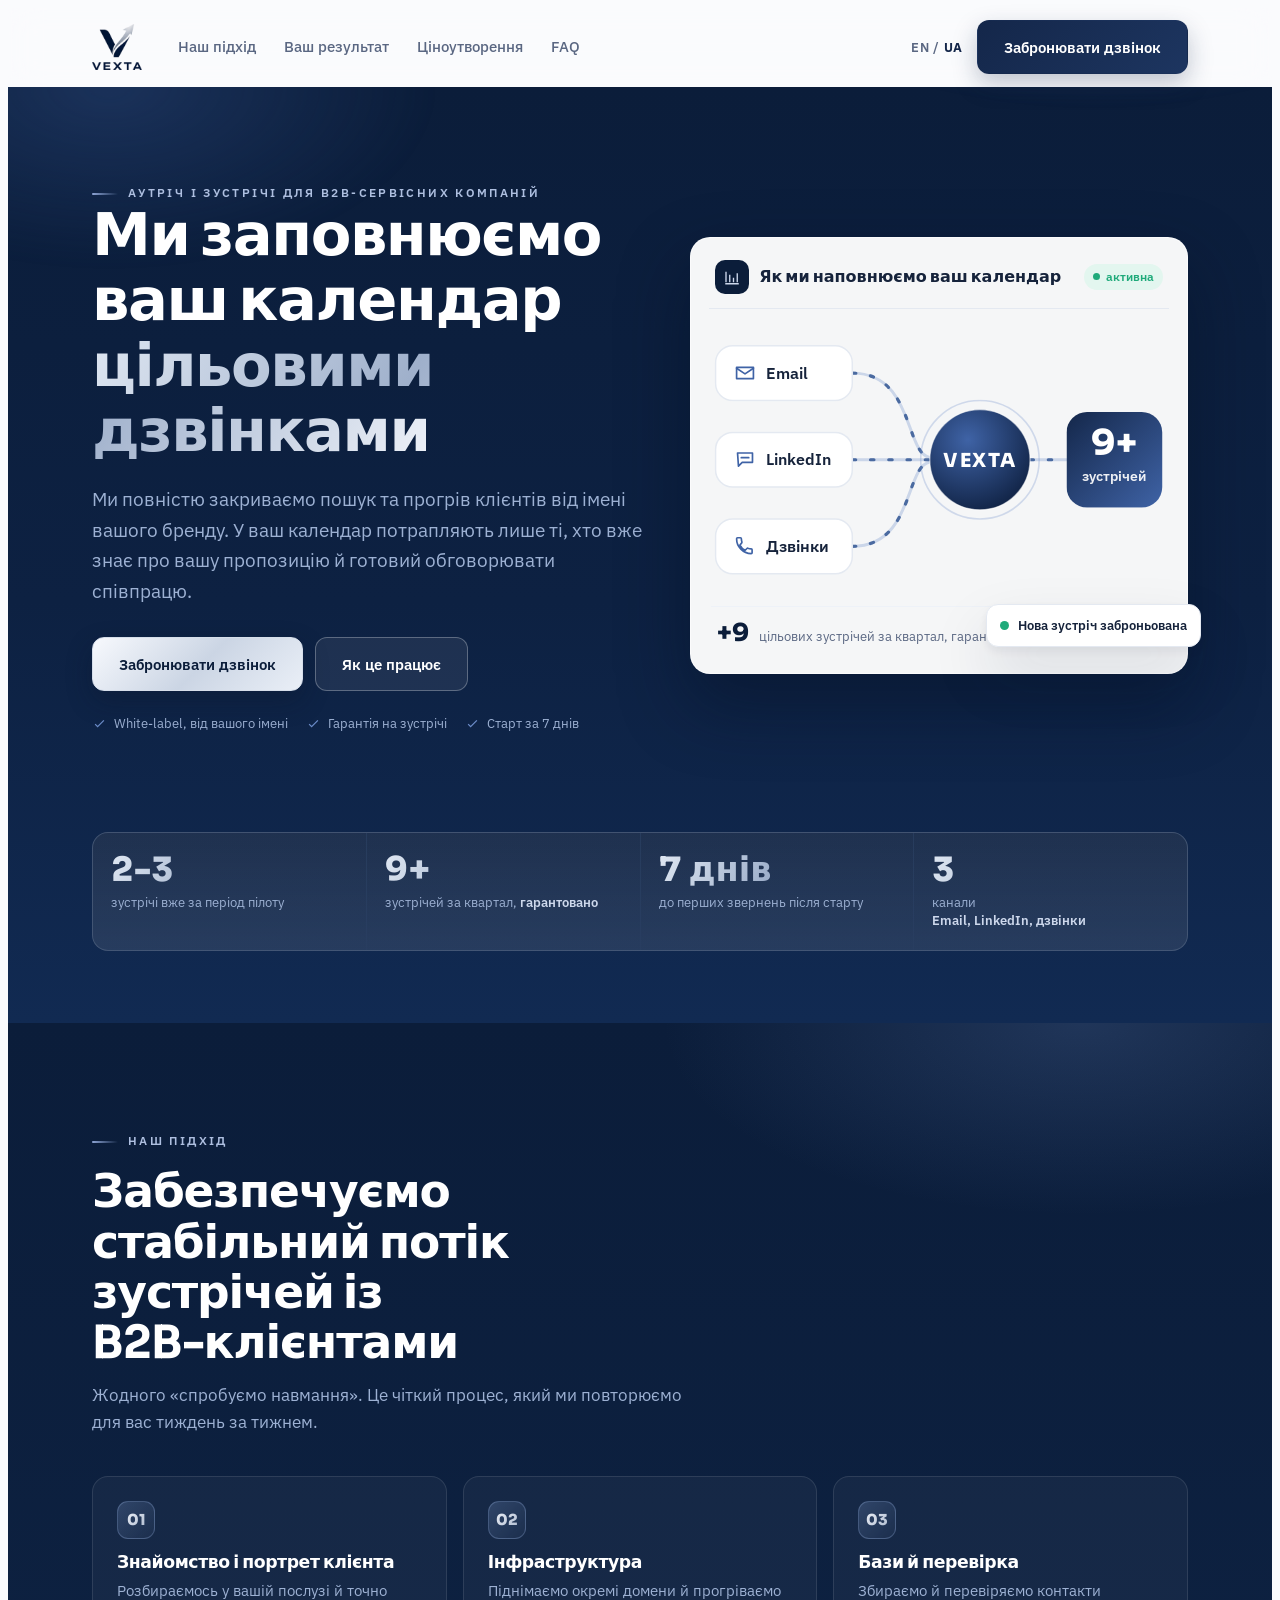
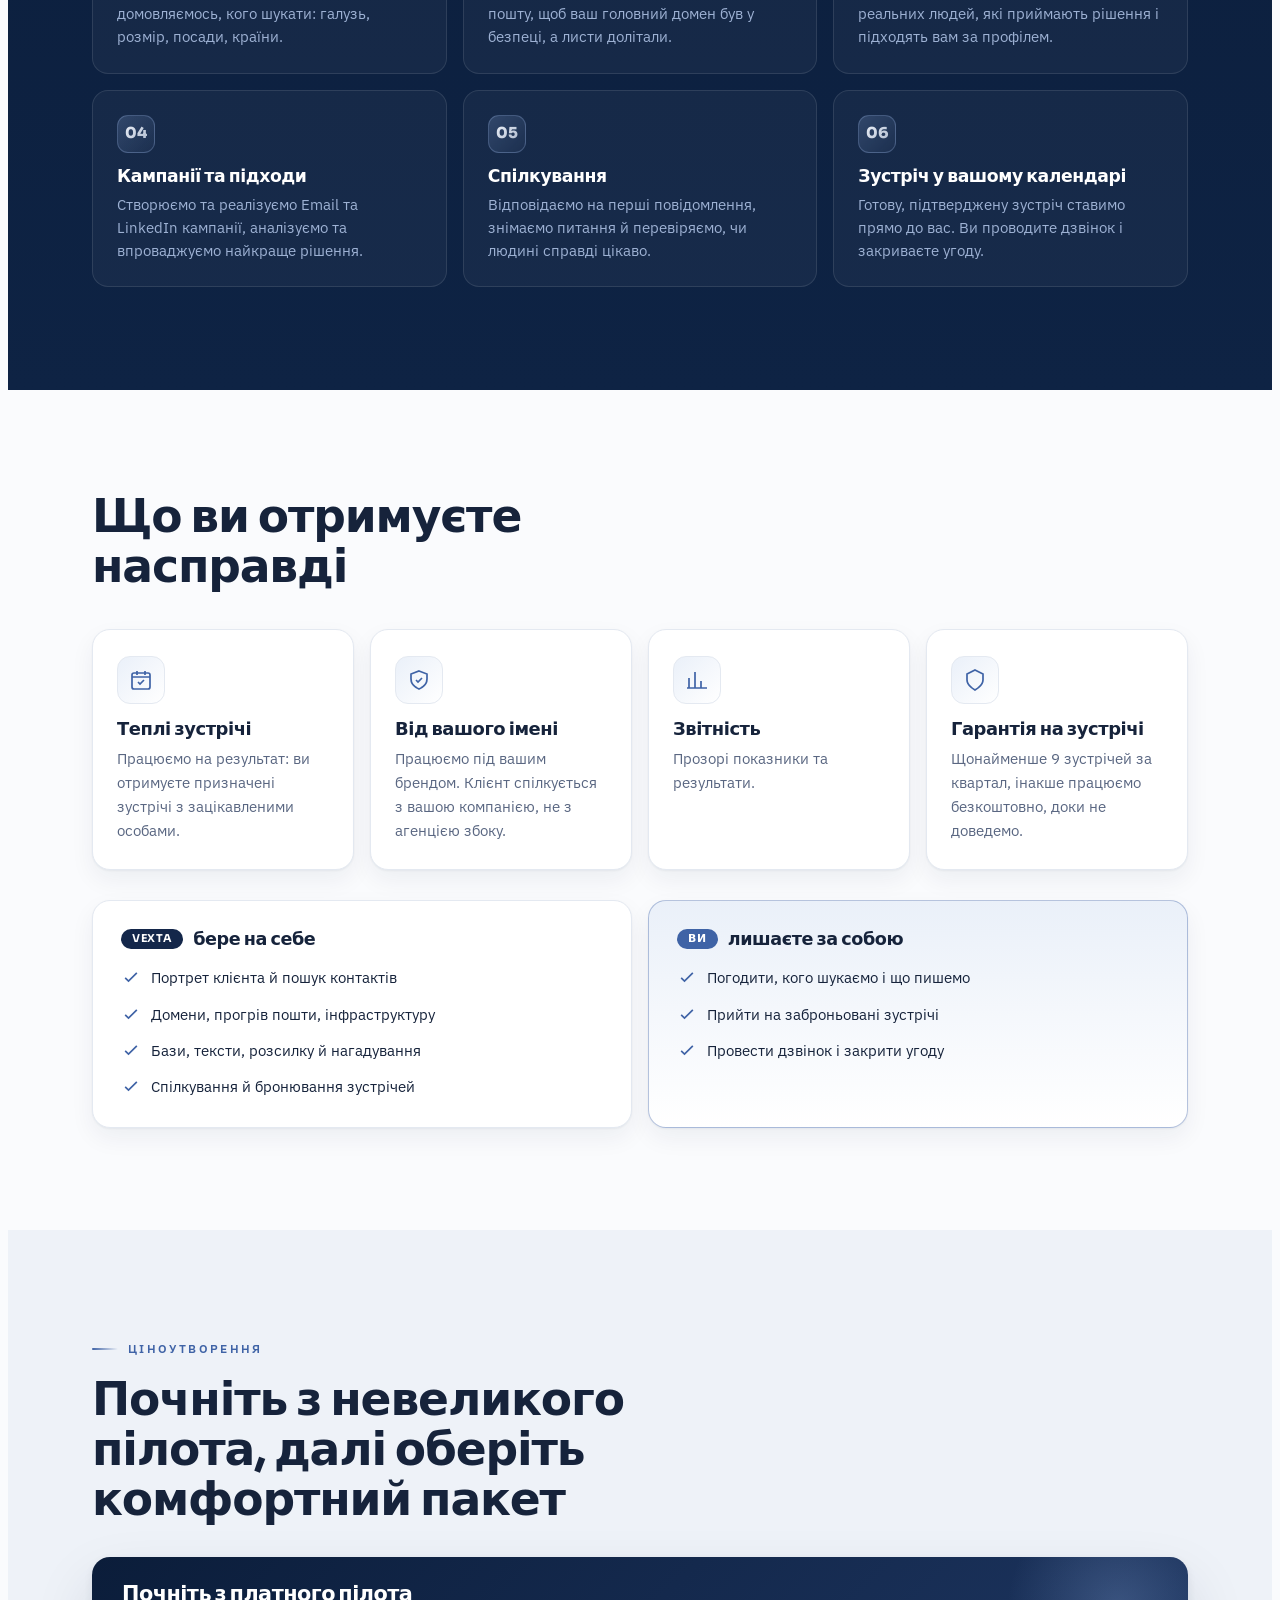
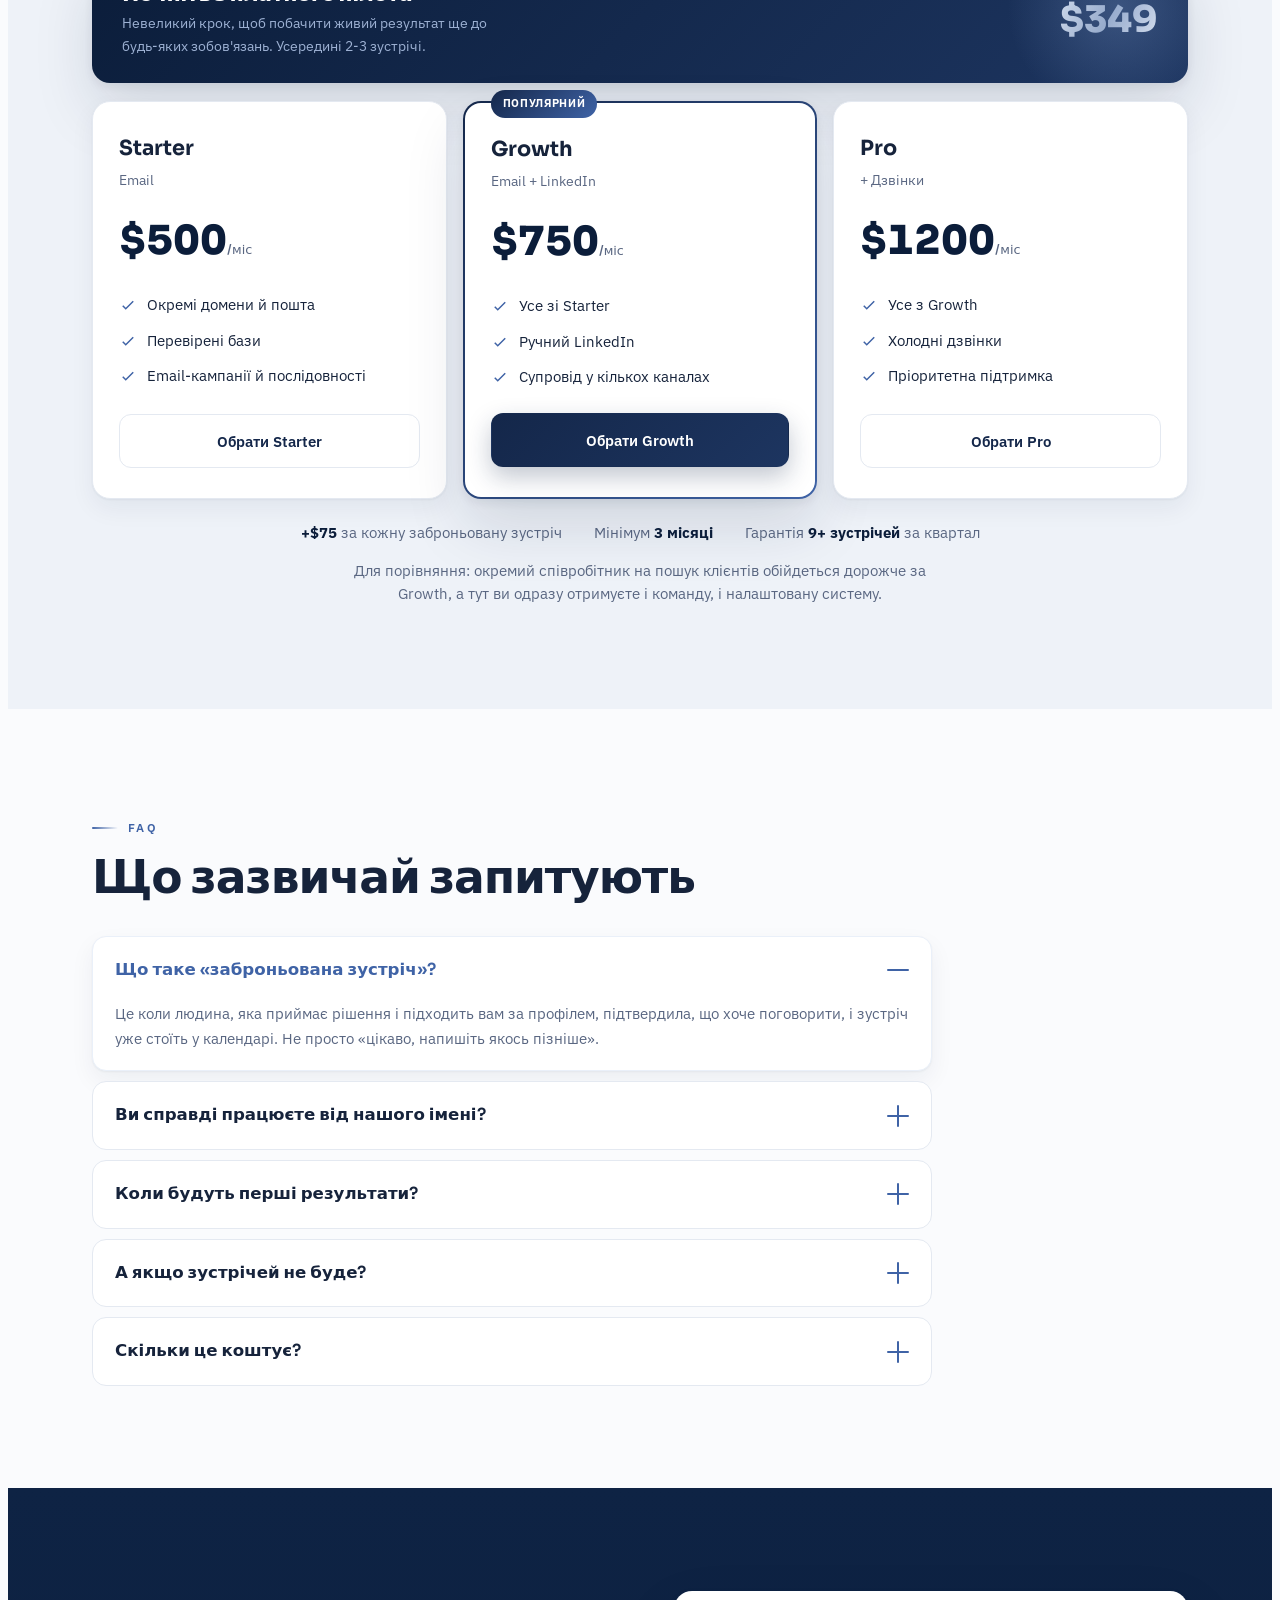
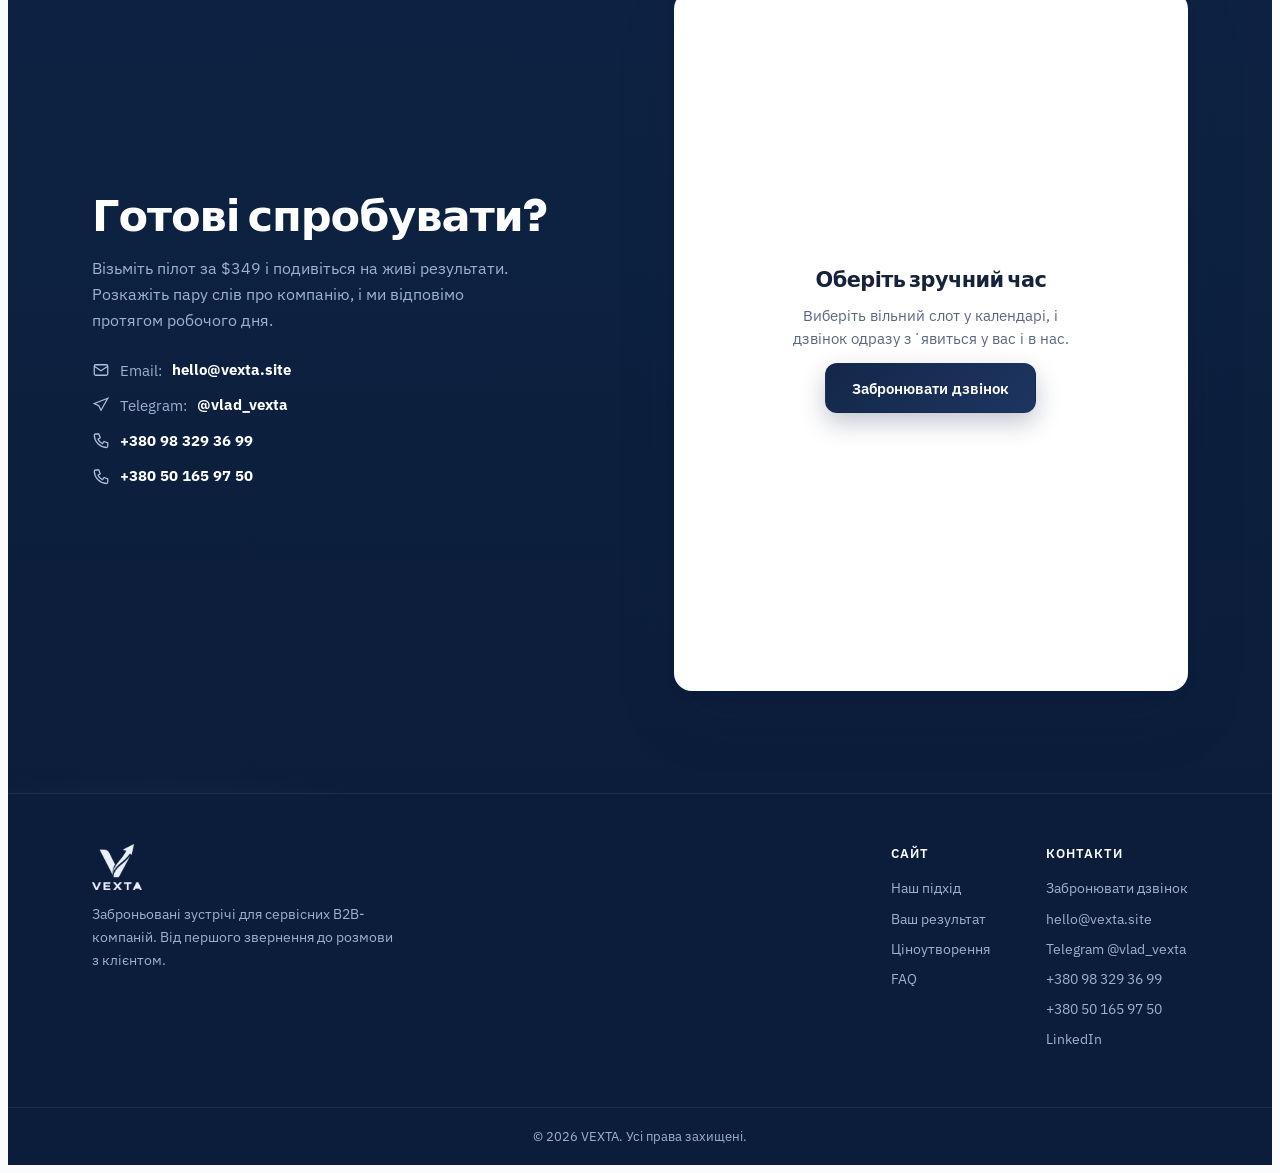
==== commit 396c624c: "Add files via upload" ====
--- a/ua/index.html
+++ b/ua/index.html
@@ -1,346 +1,595 @@
-<!DOCTYPE html>
+<!doctype html>
 <html lang="uk">
 <head>
-<meta charset="UTF-8">
-<meta name="viewport" content="width=device-width, initial-scale=1.0">
-<title>VEXTA - Відділ продажу повного циклу. B2B продажі під ключ.</title>
-<meta name="description" content="Аутсорсинг B2B-продажів повного циклу: пошук лідів, outreach, закриття угод. Ми будуємо стабільний потік клієнтів для компаній, що ростуть.">
-<meta name="theme-color" content="#0B1D3A">
-
-<meta property="og:type" content="website">
-<meta property="og:site_name" content="VEXTA">
-<meta property="og:title" content="VEXTA - Відділ продажу повного циклу.">
-<meta property="og:description" content="Ми будуємо стабільний потік клієнтів для B2B-компаній - від першого дотику до підписаного контракту.">
-<meta property="og:url" content="https://vexta.site/ua/">
-<meta property="og:image" content="https://vexta.site/assets/images/og/og-home-ua.png">
-<meta property="og:locale" content="uk_UA">
-<meta property="og:locale:alternate" content="en_US">
-
-<meta name="twitter:card" content="summary_large_image">
-<meta name="twitter:title" content="VEXTA - Відділ продажу повного циклу.">
-<meta name="twitter:description" content="B2B-продажі повного циклу. Ми на виручку - ви на продукт.">
-<meta name="twitter:image" content="https://vexta.site/assets/images/og/og-home-ua.png">
-
-<link rel="alternate" hreflang="en" href="https://vexta.site/">
-<link rel="alternate" hreflang="uk" href="https://vexta.site/ua/">
-<link rel="alternate" hreflang="x-default" href="https://vexta.site/">
-<link rel="canonical" href="https://vexta.site/ua/">
-
-<link rel="icon" type="image/png" href="../favicon.png">
-<link rel="alternate icon" href="../favicon.ico">
-<link rel="preconnect" href="https://fonts.googleapis.com">
+<meta charset="utf-8">
+<meta name="viewport" content="width=device-width,initial-scale=1,viewport-fit=cover">
+<title>VEXTA - Заброньовані B2B-зустрічі</title>
+<meta name="description" content="VEXTA бронює цільові B2B-зустрічі для сервісних компаній. Аутріч через Email, LinkedIn і дзвінки повністю від вашого імені. Гарантія 9+ зустрічей за квартал.">
 <link rel="preconnect" href="https://fonts.gstatic.com" crossorigin>
-<link href="https://fonts.googleapis.com/css2?family=Inter:wght@400;500;600;700;800&display=swap" rel="stylesheet">
-<link rel="stylesheet" href="../assets/css/styles.css">
-
-<script type="application/ld+json">
-{
-  "@context": "https://schema.org",
-  "@type": "Organization",
-  "name": "VEXTA",
-  "url": "https://vexta.site/",
-  "logo": "https://vexta.site/assets/images/logo-400.png",
-  "description": "Агенція B2B-продажів під ключ. Повний цикл від пошуку ліда до закриття угоди.",
-  "contactPoint": {
-    "@type": "ContactPoint",
-    "contactType": "sales",
-    "email": "vladkirilenko439@gmail.com",
-    "areaServed": "Worldwide",
-    "availableLanguage": ["Ukrainian", "English"]
+<link rel="stylesheet" href="https://fonts.googleapis.com/css2?family=Sora:wght@400;500;600;700;800&family=IBM+Plex+Sans:wght@0,400;0,500;0,600&display=swap">
+<link href="https://assets.calendly.com/assets/external/widget.css" rel="stylesheet">
+<script src="https://assets.calendly.com/assets/external/widget.js" async></script>
+<style>
+  /* VEXTA, преміум AI-лендинг у стилі лого: глибокий темно-синій + сріблястий металік + мʼяке світіння.
+     Світла холодна база, темні банди, скляний мокап-календар у герої. Багато мʼякої анімації. */
+  :root{
+    --navy-deep:#0B1D3A; --navy:#14274a; --navy-2:#1d3560;
+    --paper:#FAFBFD; --surface:#ffffff; --surface-2:#EEF2F8; --line:#E4E9F1;
+    --ink:#16233b; --ink-soft:#5a6782;
+    --steel:#3f63a6; --steel-2:#6b8cc8; --steel-soft:#EAF0F9;
+    --mint:#1faa7a; --mint-soft:#e3f6ef;
+    --on-navy:#EAF0FA; --on-navy-soft:#9DB1D3;
+    --radius:18px; --radius-s:12px;
+    --shadow-s:0 1px 2px rgba(16,32,60,.05), 0 10px 24px rgba(16,32,60,.06);
+    --shadow:0 4px 10px rgba(16,32,60,.07), 0 28px 60px rgba(16,32,60,.13);
+    --glow:conic-gradient(from 180deg at 50% 50%, rgba(63,99,166,.0), rgba(90,130,200,.5), rgba(170,190,225,.3), rgba(63,99,166,.0));
+    --f-display:"Sora","Trebuchet MS",system-ui,sans-serif;
+    --f-body:"IBM Plex Sans",system-ui,-apple-system,sans-serif;
   }
-}
-</script>
+  *{box-sizing:border-box;}
+  html{scroll-behavior:smooth;}
+  @media (prefers-reduced-motion: reduce){ html{scroll-behavior:auto;} }
+  body{background:var(--paper); color:var(--ink); font-family:var(--f-body); line-height:1.6; -webkit-font-smoothing:antialiased; overflow-x:hidden;}
+  h1,h2,h3,h4{font-family:var(--f-display); line-height:1.1; text-wrap:balance; margin:0; letter-spacing:-.025em;}
+  p{margin:0;} a{color:inherit; text-decoration:none;} img{max-width:100%;}
+  .wrap{max-width:1140px; margin:0 auto; padding-left:max(22px,env(safe-area-inset-left,0px)); padding-right:max(22px,env(safe-area-inset-right,0px));}
+  .silver{background:linear-gradient(120deg,#dfe7f2 0%,#9fb0cb 48%,#eef2f9 100%); -webkit-background-clip:text; background-clip:text; color:transparent;}
+  .eyebrow{font-family:var(--f-body); font-size:.74rem; font-weight:600; letter-spacing:.2em; text-transform:uppercase; color:var(--steel); display:inline-flex; align-items:center; gap:10px;}
+  .eyebrow::before{content:""; width:26px; height:2px; border-radius:2px; background:linear-gradient(90deg,var(--steel),transparent);}
+  .section{padding-block:clamp(56px,8vw,104px);}
+  .sec-head{max-width:62ch;} .sec-eyebrow{margin-bottom:16px;}
+  .sec-title{font-size:clamp(1.7rem,4.6vw,2.85rem); font-weight:700;}
+  .sec-lede{color:var(--ink-soft); margin-top:14px; font-size:1.05rem;}
+
+  /* buttons */
+  .btn{font-family:var(--f-body); font-weight:600; font-size:.95rem; padding:14px 26px; border-radius:12px; display:inline-flex; align-items:center; justify-content:center; gap:9px; cursor:pointer; border:1px solid transparent; position:relative; overflow:hidden; transition:transform .14s ease, box-shadow .2s ease, filter .2s ease, background .2s ease, border-color .2s ease;}
+  .btn:active{transform:translateY(1px);}
+  .btn svg{width:17px; height:17px;}
+  .btn-navy{background:linear-gradient(135deg,var(--navy),var(--navy-2)); color:#fff; box-shadow:0 10px 24px rgba(20,39,74,.26);}
+  .btn-navy:hover{filter:brightness(1.12); box-shadow:0 14px 30px rgba(20,39,74,.34); transform:translateY(-1px);}
+  .btn-silver{background:linear-gradient(135deg,#f7f9fd 0%,#cbd5e4 52%,#eaeff7 100%); color:var(--navy-deep); border:1px solid #d6dEEA; box-shadow:0 10px 26px rgba(10,20,40,.3);}
+  .btn-silver:hover{filter:brightness(1.05); transform:translateY(-1px);}
+  .btn-ghost{background:transparent; border-color:var(--line); color:var(--navy);}
+  .btn-ghost:hover{border-color:var(--steel); color:var(--steel);}
+  .btn-ghost-light{background:rgba(255,255,255,.07); border-color:rgba(255,255,255,.28); color:#fff;}
+  .btn-ghost-light:hover{background:rgba(255,255,255,.15);}
+  .btn-navy::after,.btn-silver::after{content:""; position:absolute; top:0; left:-130%; width:62%; height:100%; background:linear-gradient(100deg,transparent,rgba(255,255,255,.5),transparent); transform:skewX(-18deg); transition:left .65s ease;}
+  .btn-navy:hover::after,.btn-silver:hover::after{left:150%;}
+  @media (prefers-reduced-motion: reduce){ .btn-navy::after,.btn-silver::after{display:none;} }
+
+  /* HEADER */
+  header.nav{position:sticky; top:env(safe-area-inset-top,0px); z-index:60; background:color-mix(in srgb,var(--paper) 82%,transparent); backdrop-filter:blur(16px); border-bottom:1px solid transparent; transition:border-color .25s, box-shadow .25s, background .25s;}
+  header.nav.scrolled{border-bottom-color:var(--line); box-shadow:0 6px 26px rgba(16,32,60,.07);}
+  .nav-in{display:flex; align-items:center; gap:20px; padding-block:12px;}
+  .brand img{height:46px; width:auto; display:block;}
+  .nav-links{display:flex; gap:28px; margin-left:16px; font-size:.93rem; color:var(--ink-soft); font-weight:500;}
+  .nav-links a{position:relative; padding:4px 0;}
+  .nav-links a::after{content:""; position:absolute; left:0; bottom:-3px; width:0; height:2px; background:linear-gradient(90deg,var(--steel),var(--steel-2)); border-radius:2px; transition:width .22s ease;}
+  .nav-links a:hover{color:var(--navy);} .nav-links a:hover::after{width:100%;}
+  .nav-right{margin-left:auto; display:flex; align-items:center; gap:14px;}
+  .lang{font-size:.82rem; color:var(--ink-soft); font-weight:600; letter-spacing:.05em; cursor:pointer;} .lang b{color:var(--navy);}
+  .burger{display:none; width:42px; height:42px; border:1px solid var(--line); border-radius:11px; background:var(--surface); cursor:pointer; align-items:center; justify-content:center; flex-direction:column; gap:4px;}
+  .burger span{width:18px; height:2px; background:var(--navy); border-radius:2px;}
+  .mobile-menu{display:none; flex-direction:column; padding:6px 22px 18px; border-bottom:1px solid var(--line); background:var(--paper);}
+  .mobile-menu a{padding:13px 0; color:var(--ink); font-weight:500; border-bottom:1px solid var(--line);}
+  .mobile-menu .btn{margin-top:14px;}
+  .mobile-menu.open{display:flex;}
+  @media (max-width:920px){ .nav-links,.nav-right .lang{display:none;} .burger{display:flex;} }
+  @media (max-width:560px){ .nav-right .btn{display:none;} }
+
+  /* HERO */
+  .hero{position:relative; overflow:hidden; color:var(--on-navy);
+    background:linear-gradient(180deg,var(--navy-deep) 0%, #0d2142 55%, #112a52 100%);}
+  .hero .aurora{position:absolute; inset:-30% -10% auto -10%; height:120%; background:
+      radial-gradient(600px 300px at 80% 10%, rgba(107,140,200,.4), transparent 60%),
+      radial-gradient(520px 280px at 15% 25%, rgba(63,99,166,.3), transparent 62%);
+     filter:blur(10px); animation:aurora 16s ease-in-out infinite alternate; z-index:0;}
+  @keyframes aurora{0%{transform:translate3d(0,0,0) scale(1);}100%{transform:translate3d(0,-18px,0) scale(1.06);}}
+  @media (prefers-reduced-motion: reduce){ .hero .aurora{animation:none;} }
+  .hero-in{position:relative; z-index:2; padding-block:clamp(48px,7vw,92px); display:grid; grid-template-columns:1.05fr .95fr; gap:48px; align-items:center;}
+  .hero h1{font-size:clamp(2.1rem,5.6vw,3.7rem); font-weight:800; color:#fff;}
+  .hero .eyebrow{color:#aebfe0;} .hero .eyebrow::before{background:linear-gradient(90deg,#8fa6d6,transparent);}
+  .hero p.sub{margin-top:20px; max-width:54ch; color:var(--on-navy-soft); font-size:clamp(1.02rem,2.1vw,1.2rem);}
+  .hero .cta-row{display:flex; gap:12px; flex-wrap:wrap; margin-top:30px;}
+  .hero .pill-row{display:flex; gap:10px 18px; flex-wrap:wrap; margin-top:22px; font-size:.84rem; color:var(--on-navy-soft);}
+  .hero .pill-row span{display:inline-flex; align-items:center; gap:7px;}
+  .hero .pill-row svg{width:15px; height:15px; stroke:var(--steel-2); fill:none; stroke-width:2;}
+  @media (max-width:900px){ .hero-in{grid-template-columns:1fr; gap:36px;} }
+
+  /* hero mockup card */
+  .mock{position:relative; background:rgba(255,255,255,.96); border:1px solid rgba(255,255,255,.6); border-radius:20px; padding:18px; box-shadow:0 30px 70px rgba(5,15,35,.45); color:var(--ink); animation:floatcard 6s ease-in-out infinite;}
+  @keyframes floatcard{0%,100%{transform:translateY(0);}50%{transform:translateY(-12px);}}
+  @media (prefers-reduced-motion: reduce){ .mock{animation:none;} }
+  .mock .mh{display:flex; align-items:center; gap:10px; padding:4px 6px 14px; border-bottom:1px solid var(--line);}
+  .mock .mh .cal{width:34px; height:34px; border-radius:10px; background:var(--navy-deep); display:flex; align-items:center; justify-content:center;}
+  .mock .mh .cal svg{width:18px; height:18px; stroke:#cdd8ec; fill:none; stroke-width:1.8;}
+  .mock .mh .tt{font-family:var(--f-display); font-weight:700; font-size:1rem;}
+  .mock .mh .live{margin-left:auto; display:inline-flex; align-items:center; gap:6px; font-size:.72rem; font-weight:600; color:var(--mint); background:var(--mint-soft); padding:4px 9px; border-radius:999px;}
+  .mock .mh .live i{width:7px; height:7px; border-radius:50%; background:var(--mint); animation:pulse 1.6s ease-in-out infinite;}
+  @keyframes pulse{0%,100%{box-shadow:0 0 0 0 rgba(31,170,122,.5);}50%{box-shadow:0 0 0 6px rgba(31,170,122,0);}}
+  .slot{display:flex; align-items:center; gap:12px; padding:13px 6px; border-bottom:1px solid var(--surface-2);}
+  .slot:last-of-type{border-bottom:0;}
+  .slot .av{width:38px; height:38px; border-radius:11px; display:flex; align-items:center; justify-content:center; font-weight:700; font-size:.82rem; color:#fff; flex:none;}
+  .slot .nm{font-weight:600; font-size:.92rem;} .slot .mt{font-size:.78rem; color:var(--ink-soft); margin-top:1px;}
+  .slot .chip{margin-left:auto; font-size:.68rem; font-weight:600; color:var(--mint); background:var(--mint-soft); padding:4px 9px; border-radius:999px; white-space:nowrap;}
+  .mock .mfoot{margin-top:6px; padding-top:12px; border-top:1px solid var(--line); font-size:.8rem; color:var(--ink-soft); text-align:center;}
+  .mock .mcap{position:absolute; top:-10px; left:16px; font-size:.64rem; letter-spacing:.08em; text-transform:uppercase; color:var(--ink-soft); background:var(--paper); padding:2px 8px; border-radius:999px; border:1px solid var(--line);}
+  .mock .badge{position:absolute; right:-14px; bottom:26px; background:#fff; border:1px solid var(--line); border-radius:12px; padding:10px 13px; box-shadow:var(--shadow); display:flex; align-items:center; gap:9px; font-size:.82rem; font-weight:600; animation:floatcard 6s ease-in-out infinite reverse;}
+  .mock .badge i{width:9px; height:9px; border-radius:50%; background:var(--mint); animation:pulse 1.6s ease-in-out infinite;}
+  @media (max-width:420px){ .mock .badge{display:none;} }
+  /* hero flow scene */
+  .mock .flow{padding:14px 2px 6px;}
+  .mock svg.fl{width:100%; height:auto; display:block; overflow:visible;}
+  .fl .node{fill:#fff; stroke:var(--line); stroke-width:1.3;}
+  .fl .nlabel{font-family:var(--f-body); font-size:14px; font-weight:600; fill:var(--ink);}
+  .fl .nicon{stroke:var(--steel); fill:none; stroke-width:1.8; stroke-linecap:round; stroke-linejoin:round;}
+  .fl .conn{fill:none; stroke:rgba(107,140,200,.3); stroke-width:2.6; stroke-linecap:round;}
+  .fl .flowdash{fill:none; stroke:#4a6aa0; stroke-width:2.8; stroke-linecap:round; stroke-dasharray:3 13;}
+  .fl .hubglow{fill:none; stroke:rgba(107,140,200,.28); stroke-width:1.4;}
+  .fl .hubc{fill:url(#hubg); stroke:rgba(255,255,255,.55); stroke-width:1.2;}
+  .fl .hubring{fill:none; stroke:#6b8cc8; stroke-width:1.6; opacity:0;}
+  .fl .hubtext{font-family:var(--f-display); font-weight:800; fill:#fff; font-size:17px; letter-spacing:.08em; text-anchor:middle;}
+  .fl .outc{fill:url(#outg);}
+  .fl .outbig{font-family:var(--f-display); font-weight:800; fill:#fff; font-size:31px; text-anchor:middle;}
+  .fl .outsm{font-family:var(--f-body); font-size:12px; font-weight:600; fill:rgba(255,255,255,.92); text-anchor:middle;}
+  html.js .fl .flowdash{animation:flow 1.2s linear infinite;}
+  @keyframes flow{to{stroke-dashoffset:-32;}}
+  html.js .fl .hubring{animation:hubpulse 2.8s ease-out infinite;}
+  html.js .fl .hubring.r2{animation-delay:1.4s;}
+  @keyframes hubpulse{0%{r:44; opacity:.45;}100%{r:70; opacity:0;}}
+  html.js .fl .chg{opacity:0; transform:translateX(-10px); transform-box:fill-box; transform-origin:center; animation:nodein .55s ease forwards;}
+  html.js .fl .chg.n2{animation-delay:.14s;} html.js .fl .chg.n3{animation-delay:.28s;}
+  @keyframes nodein{to{opacity:1; transform:translateX(0);}}
+  html.js .fl .outgrp{opacity:0; transform:scale(.92); transform-box:fill-box; transform-origin:center; animation:outin .6s ease forwards .55s;}
+  @keyframes outin{to{opacity:1; transform:scale(1);}}
+  .mock .cstat{display:flex; align-items:baseline; gap:10px; padding:14px 6px 2px; border-top:1px solid var(--surface-2); margin-top:10px;}
+  .mock .cstat .big{font-family:var(--f-display); font-weight:800; font-size:1.55rem; color:var(--navy-deep); line-height:1;}
+  .mock .cstat .cl{font-size:.82rem; color:var(--ink-soft);}
+  @media (prefers-reduced-motion: reduce){ html.js .fl .flowdash,html.js .fl .hubring,html.js .fl .chg,html.js .fl .outgrp{animation:none; opacity:1; transform:none;} html.js .fl .hubring{opacity:0;} }
+
+  /* stats strip */
+  .stats{position:relative; z-index:2; display:grid; grid-template-columns:repeat(4,1fr); gap:1px; margin-top:8px; background:rgba(255,255,255,.1); border:1px solid rgba(255,255,255,.12); border-radius:16px; overflow:hidden;}
+  .stat{background:linear-gradient(180deg,rgba(13,25,48,.3),rgba(13,25,48,.05)); padding:20px 18px; text-align:left; transition:background .2s;}
+  .stat:hover{background:rgba(255,255,255,.06);}
+  .stat .n{font-family:var(--f-display); font-weight:800; font-size:clamp(1.5rem,3.4vw,2.1rem); line-height:1; font-variant-numeric:tabular-nums;}
+  .stat .l{font-size:.8rem; color:var(--on-navy-soft); margin-top:7px; line-height:1.4;} .stat .l b{color:#cdd8ec; font-weight:600;}
+  @media (max-width:760px){ .stats{grid-template-columns:1fr 1fr;} }
+
+  /* reveal */
+  .reveal{opacity:1; transform:none;}
+  html.js .reveal{opacity:0; transform:translateY(24px); transition:opacity .6s ease, transform .6s ease; transition-delay:calc(var(--i,0)*70ms);}
+  html.js .reveal.in{opacity:1; transform:none;}
+  @media (prefers-reduced-motion: reduce){ html.js .reveal{opacity:1 !important; transform:none !important;} }
+
+  /* cards */
+  .grid{display:grid; gap:16px;} .g4{grid-template-columns:repeat(4,1fr);} .g3{grid-template-columns:repeat(3,1fr);}
+  .card{background:var(--surface); border:1px solid var(--line); border-radius:var(--radius); padding:26px 24px; box-shadow:var(--shadow-s); transition:transform .2s, box-shadow .2s, border-color .2s;}
+  .card:hover{transform:translateY(-5px); box-shadow:var(--shadow); border-color:var(--steel-soft);}
+  .card .ic{width:48px; height:48px; border-radius:13px; background:linear-gradient(135deg,var(--steel-soft),#fff); border:1px solid var(--line); display:flex; align-items:center; justify-content:center; margin-bottom:16px;}
+  .card .ic svg{width:24px; height:24px; stroke:var(--steel); fill:none; stroke-width:1.7;}
+  .card h3{font-size:1.12rem; font-weight:600;}
+  .card p{color:var(--ink-soft); font-size:.94rem; margin-top:8px;}
+  @media (max-width:900px){ .g4{grid-template-columns:1fr 1fr;} .g3{grid-template-columns:1fr;} }
+  @media (max-width:560px){ .g4{grid-template-columns:1fr;} }
+
+  /* PROCESS timeline */
+  .process{background:linear-gradient(180deg,var(--navy-deep),#0e2344); color:var(--on-navy); position:relative; overflow:hidden;}
+  .process .aurora2{position:absolute; inset:0; background:radial-gradient(700px 320px at 85% 0%, rgba(107,140,200,.22), transparent 60%); z-index:0;}
+  .process .wrap{position:relative; z-index:1;}
+  .process .sec-title{color:#fff;} .process .eyebrow{color:#aebfe0;} .process .eyebrow::before{background:linear-gradient(90deg,#8fa6d6,transparent);} .process .sec-lede{color:var(--on-navy-soft);}
+  .steps{display:grid; grid-template-columns:repeat(3,1fr); gap:16px; margin-top:40px;}
+  .step{background:rgba(255,255,255,.04); border:1px solid rgba(255,255,255,.1); border-radius:16px; padding:24px; position:relative; transition:transform .2s, background .2s, border-color .2s;}
+  .step:hover{transform:translateY(-5px); background:rgba(255,255,255,.07); border-color:rgba(130,160,210,.4);}
+  .step .k{display:inline-flex; align-items:center; justify-content:center; width:38px; height:38px; border-radius:11px; background:linear-gradient(135deg,rgba(130,160,210,.25),rgba(130,160,210,.05)); border:1px solid rgba(150,175,220,.3); font-family:var(--f-display); font-weight:800; font-size:.95rem; margin-bottom:14px;}
+  .step .k span{background:linear-gradient(135deg,#eef2f9,#aab7cc); -webkit-background-clip:text; background-clip:text; color:transparent;}
+  .step h4{color:#fff; font-size:1.08rem; margin:0 0 7px;}
+  .step p{color:var(--on-navy-soft); font-size:.91rem;}
+  @media (max-width:820px){ .steps{grid-template-columns:1fr;} }
+
+  /* SPLIT */
+  .split{display:grid; grid-template-columns:1fr 1fr; gap:16px; margin-top:30px;}
+  .split .box{background:var(--surface); border:1px solid var(--line); border-radius:var(--radius); padding:28px; box-shadow:var(--shadow-s);}
+  .split .box.accent{border-color:color-mix(in srgb,var(--steel) 38%,transparent); background:linear-gradient(180deg,var(--steel-soft),var(--surface));}
+  .split h4{font-size:1.1rem; margin-bottom:16px; display:flex; align-items:center; gap:10px;}
+  .split h4 .tag{font-size:.68rem; font-weight:700; letter-spacing:.06em; text-transform:uppercase; padding:4px 11px; border-radius:999px; background:var(--navy); color:#fff;}
+  .split .box.accent h4 .tag{background:var(--steel);}
+  .split ul{list-style:none; padding:0; margin:0; display:grid; gap:12px;}
+  .split li{padding-left:30px; position:relative; font-size:.95rem; color:var(--ink);}
+  .split li svg{position:absolute; left:0; top:2px; width:20px; height:20px; stroke:var(--steel); fill:none; stroke-width:2;}
+  @media (max-width:620px){ .split{grid-template-columns:1fr;} }
+
+  /* PRICING */
+  .pricing{background:var(--surface-2);}
+  .pilot-strip{display:flex; justify-content:space-between; align-items:center; gap:18px; flex-wrap:wrap; background:linear-gradient(135deg,var(--navy-deep),var(--navy-2)); color:var(--on-navy); border-radius:var(--radius); padding:26px 30px; margin:32px 0 18px; box-shadow:var(--shadow); position:relative; overflow:hidden;}
+  .pilot-strip::after{content:""; position:absolute; right:-50px; top:-70px; width:240px; height:240px; background:radial-gradient(circle,rgba(130,160,210,.3),transparent 65%);}
+  .pilot-strip h3{color:#fff; font-size:1.3rem; position:relative;}
+  .pilot-strip p{color:var(--on-navy-soft); font-size:.9rem; margin-top:5px; max-width:48ch; position:relative;}
+  .pilot-strip .pr{font-family:var(--f-display); font-weight:800; font-size:2.3rem; white-space:nowrap; position:relative;}
+  .plans{display:grid; grid-template-columns:repeat(3,1fr); gap:16px;}
+  .plan{background:var(--surface); border:1px solid var(--line); border-radius:var(--radius); padding:30px 26px; display:flex; flex-direction:column; box-shadow:var(--shadow-s); position:relative; transition:transform .2s, box-shadow .2s;}
+  .plan:hover{transform:translateY(-6px); box-shadow:var(--shadow);}
+  .plan.feat{border:0; box-shadow:var(--shadow); background:linear-gradient(var(--surface),var(--surface)) padding-box, linear-gradient(135deg,var(--navy),var(--steel)) border-box; border:2px solid transparent;}
+  .plan .badge{position:absolute; top:-13px; left:26px; background:linear-gradient(135deg,var(--navy),var(--steel)); color:#fff; font-size:.68rem; font-weight:700; letter-spacing:.06em; text-transform:uppercase; padding:5px 12px; border-radius:999px;}
+  .plan .nm{font-family:var(--f-display); font-weight:700; font-size:1.3rem;}
+  .plan .ch{color:var(--ink-soft); font-size:.88rem; margin:3px 0 18px;}
+  .plan .pr{font-family:var(--f-display); font-weight:800; font-size:2.5rem; color:var(--navy-deep); font-variant-numeric:tabular-nums;}
+  .plan .pr small{font-size:.8rem; color:var(--ink-soft); font-weight:500;}
+  .plan ul{list-style:none; padding:0; margin:20px 0 24px; display:grid; gap:12px;}
+  .plan li{padding-left:28px; position:relative; font-size:.92rem;}
+  .plan li svg{position:absolute; left:0; top:3px; width:18px; height:18px; stroke:var(--steel); fill:none; stroke-width:2;}
+  .plan .btn{margin-top:auto;}
+  .terms{margin-top:22px; display:flex; gap:12px 32px; flex-wrap:wrap; justify-content:center; font-size:.92rem; color:var(--ink-soft);} .terms b{color:var(--navy-deep);}
+  .anchor-note{text-align:center; margin-top:14px; font-size:.93rem; color:var(--ink-soft); max-width:64ch; margin-inline:auto;}
+  @media (max-width:820px){ .plans{grid-template-columns:1fr;} }
+
+  /* FAQ */
+  .faq{display:grid; gap:10px; max-width:840px; margin-top:32px;}
+  .faq details{background:var(--surface); border:1px solid var(--line); border-radius:14px; padding:2px 22px; transition:border-color .2s, box-shadow .2s;}
+  .faq details[open]{border-color:var(--steel-soft); box-shadow:var(--shadow-s);}
+  .faq summary{font-family:var(--f-display); font-weight:600; font-size:1.04rem; cursor:pointer; padding:18px 0; list-style:none; display:flex; justify-content:space-between; gap:12px; align-items:center;}
+  .faq summary::-webkit-details-marker{display:none;}
+  .faq summary .pm{width:22px; height:22px; flex:none; position:relative;}
+  .faq summary .pm::before,.faq summary .pm::after{content:""; position:absolute; background:var(--steel); border-radius:2px; transition:transform .22s;}
+  .faq summary .pm::before{left:0; top:10px; width:22px; height:2px;}
+  .faq summary .pm::after{left:10px; top:0; width:2px; height:22px;}
+  .faq details[open] summary{color:var(--steel);}
+  .faq details[open] summary .pm::after{transform:scaleY(0);}
+  .faq p{color:var(--ink-soft); font-size:.96rem; padding:0 0 18px;}
+
+  /* CTA + FORM */
+  .cta{position:relative; overflow:hidden; color:var(--on-navy); background:linear-gradient(180deg,#0e2344,var(--navy-deep));}
+  .cta .aurora3{position:absolute; inset:0; background:radial-gradient(760px 340px at 12% 120%, rgba(107,140,200,.3), transparent 60%); z-index:0;}
+  .cta .wrap{position:relative; z-index:1;}
+  .cta-grid{display:grid; grid-template-columns:1.05fr 1fr; gap:42px; align-items:center;}
+  .cta h2{color:#fff; font-size:clamp(1.8rem,4.4vw,2.7rem); font-weight:800;}
+  .cta p.sub{color:var(--on-navy-soft); margin-top:16px; max-width:44ch;}
+  .cta .contacts{margin-top:24px; display:grid; gap:10px; font-size:.95rem;}
+  .cta .contacts span{color:var(--on-navy-soft); display:flex; align-items:center; gap:10px;}
+  .cta .contacts b{color:#fff;} .cta .contacts svg{width:18px; height:18px; stroke:#aebfe0; fill:none; stroke-width:1.7; flex:none;}
+  form.lead{background:var(--surface); border-radius:var(--radius); padding:30px; box-shadow:var(--shadow);}
+  form.lead h3{font-size:1.3rem; margin-bottom:4px; color:var(--ink);}
+  form.lead .hint{color:var(--ink-soft); font-size:.88rem; margin-bottom:14px;}
+  form.lead label{display:block; font-size:.82rem; font-weight:600; color:var(--ink); margin:14px 0 5px;}
+  form.lead input, form.lead select{width:100%; padding:12px 14px; border:1px solid var(--line); border-radius:11px; background:var(--paper); color:var(--ink); font:inherit; font-size:.92rem; transition:border-color .15s, box-shadow .15s;}
+  form.lead input:focus, form.lead select:focus{outline:none; border-color:var(--steel); box-shadow:0 0 0 3px var(--steel-soft);}
+  form.lead .btn{width:100%; margin-top:20px;}
+  form.lead .ok{display:none; margin-top:14px; background:var(--mint-soft); color:var(--mint); border-radius:11px; padding:12px 14px; font-size:.9rem; font-weight:600;}
+  form.lead .alt{text-align:center; margin-top:14px; font-size:.84rem; color:var(--ink-soft);}
+  @media (max-width:820px){ .cta-grid{grid-template-columns:1fr;} }
+
+  /* FOOTER */
+  footer.ft{background:var(--navy-deep); color:var(--on-navy-soft); border-top:1px solid rgba(255,255,255,.08);}
+  .ft-in{padding-block:50px; display:flex; justify-content:space-between; gap:30px; flex-wrap:wrap;}
+  .ft .ftlogo{height:46px; width:auto; display:block;}
+  .ft .tagline{margin-top:12px; max-width:38ch; font-size:.9rem; line-height:1.6;}
+  .ft .cols{display:flex; gap:56px; flex-wrap:wrap;}
+  .ft h5{color:#fff; font-size:.8rem; letter-spacing:.08em; text-transform:uppercase; margin:0 0 12px; font-family:var(--f-body); font-weight:600;}
+  .ft a,.ft .fi{display:block; font-size:.9rem; margin:7px 0; color:var(--on-navy-soft); transition:color .15s;}
+  .ft a:hover{color:#cdd8ec;}
+  .ft-bar{border-top:1px solid rgba(255,255,255,.08); padding-block:18px; font-size:.82rem; text-align:center; color:var(--on-navy-soft);}
+
+  .proto-tag{position:fixed; right:12px; bottom:calc(12px + env(safe-area-inset-bottom,0px)); z-index:70; background:linear-gradient(135deg,var(--navy),var(--steel)); color:#fff; font-size:.72rem; font-weight:700; letter-spacing:.04em; padding:8px 13px; border-radius:999px; box-shadow:var(--shadow); opacity:.95;}
+
+  /* --- live site: calendly + working links --- */
+  a.lang{text-decoration:none; cursor:pointer;}
+  .cta .contacts a{color:#fff; text-decoration:none; border-bottom:1px solid transparent; transition:border-color .15s;}
+  .cta .contacts a:hover{border-color:rgba(255,255,255,.55);}
+  .cal-embed{border-radius:var(--radius); overflow:hidden; box-shadow:var(--shadow); background:var(--surface);}
+  .cal-host{height:700px; width:100%; min-width:280px;}
+  .cal-fallback{height:100%; display:flex; flex-direction:column; align-items:center; justify-content:center; gap:12px; padding:36px 28px; text-align:center;}
+  .cal-fallback h3{font-size:1.3rem; color:var(--ink);}
+  .cal-fallback .hint{color:var(--ink-soft); font-size:.92rem; max-width:34ch; margin:0;}
+  @media (max-width:600px){ .cal-host{height:1000px;} }
+</style>
 </head>
 <body>
-
-<header class="site-header">
-  <div class="container header-inner">
-    <a href="../ua/index.html" class="header-logo" aria-label="VEXTA - головна"><img src="../assets/images/logo-400.png" alt="VEXTA" class="site-logo" width="200" height="184"></a>
-    <nav class="nav-desktop" aria-label="Основне меню">
-      <a href="../ua/index.html" class="nav-link active">Головна</a>
-      <a href="../ua/services.html" class="nav-link">Послуги</a>
-      <a href="../ua/process.html" class="nav-link">Процес</a>
-      <a href="../ua/contacts.html" class="nav-link">Контакти</a>
+<header class="nav" id="siteNav">
+  <div class="wrap nav-in">
+    <a href="#top" class="brand" aria-label="VEXTA"><img src="[data-uri]" alt="VEXTA"></a>
+    <nav class="nav-links">
+      <a href="#how">Наш підхід</a>
+      <a href="#value">Ваш результат</a>
+      <a href="#pricing">Ціноутворення</a>
+      <a href="#faq">FAQ</a>
     </nav>
-    <div class="header-actions">
-      <div class="lang-switch" role="group" aria-label="Мова">
-        <a href="../index.html" hreflang="en">EN</a>
-        <a href="../ua/index.html" class="active" hreflang="uk">UA</a>
-      </div>
-      <a href="../ua/contacts.html" class="btn btn-primary header-cta">Зв'язатися
-        <svg width="16" height="16" viewBox="0 0 24 24" fill="none" stroke="currentColor" stroke-width="2.5" stroke-linecap="round" stroke-linejoin="round"><path d="M5 12h14"/><path d="m12 5 7 7-7 7"/></svg>
-      </a>
-      <button class="btn-menu" aria-label="Меню" aria-expanded="false">
-        <svg width="20" height="20" viewBox="0 0 24 24" fill="none" stroke="currentColor" stroke-width="2.5" stroke-linecap="round" stroke-linejoin="round"><line x1="3" x2="21" y1="6" y2="6"/><line x1="3" x2="21" y1="12" y2="12"/><line x1="3" x2="21" y1="18" y2="18"/></svg>
-      </button>
-    </div>
-  </div>
-  <nav class="nav-mobile" aria-label="Мобільне меню">
-    <a href="../ua/index.html">Головна</a>
-    <a href="../ua/services.html">Послуги</a>
-    <a href="../ua/process.html">Процес</a>
-    <a href="../ua/contacts.html">Контакти</a>
-    <a href="../ua/contacts.html" class="btn btn-primary">Зв'язатися</a>
-  </nav>
+    <div class="nav-right">
+      <a class="lang" href="../" aria-label="English">EN / <b>UA</b></a>
+      <a href="#contact" class="btn btn-navy js-book">Забронювати дзвінок</a>
+      <button class="burger" id="burger" aria-label="Меню" aria-expanded="false"><span></span><span></span><span></span></button>
+    </div>
+  </div>
+  <div class="mobile-menu" id="mobileMenu">
+    <a href="../">English</a>
+    <a href="#how">Наш підхід</a>
+    <a href="#value">Ваш результат</a>
+    <a href="#pricing">Ціноутворення</a>
+    <a href="#faq">FAQ</a>
+    <a href="#contact" class="btn btn-navy js-book">Забронювати дзвінок</a>
+  </div>
 </header>
 
-<main>
-
-<!-- HERO -->
-<section class="hero">
-  <div class="container hero-inner">
-    <div class="hero-content fade-up">
-      <span class="eyebrow">B2B-продажі під ключ</span>
-      <h1 class="h1" style="margin-top:1rem;">Відділ продажу <span class="gradient-text">повного циклу</span></h1>
-      <p class="lead" style="margin-top:1.25rem; max-width:560px;">
-        Ми будуємо стабільний потік клієнтів для B2B-компаній - від першого дотику до підписаного контракту.
-      </p>
-      <div class="hero-buttons">
-        <a href="../ua/contacts.html" class="btn btn-primary">
-          Зв'язатися з нами
-          <svg width="16" height="16" viewBox="0 0 24 24" fill="none" stroke="currentColor" stroke-width="2.5" stroke-linecap="round" stroke-linejoin="round"><path d="M5 12h14"/><path d="m12 5 7 7-7 7"/></svg>
-        </a>
-        <a href="https://t.me/vlad_vexta" class="btn btn-secondary" target="_blank" rel="noopener">Написати в Telegram</a>
-      </div>
-    </div>
-
-    <div class="hero-visual fade-up" aria-hidden="true">
-      <svg viewBox="0 0 500 500" xmlns="http://www.w3.org/2000/svg" class="hero-chart">
-        <defs>
-          <linearGradient id="bar1u" x1="0" y1="0" x2="0" y2="1">
-            <stop offset="0" stop-color="#EDEFF3"/>
-            <stop offset="1" stop-color="#D8DCE3"/>
-          </linearGradient>
-          <linearGradient id="bar2u" x1="0" y1="0" x2="0" y2="1">
-            <stop offset="0" stop-color="#BFC6D2"/>
-            <stop offset="1" stop-color="#8A94A6"/>
-          </linearGradient>
-          <linearGradient id="bar3u" x1="0" y1="0" x2="0" y2="1">
-            <stop offset="0" stop-color="#5A7099"/>
-            <stop offset="1" stop-color="#2C4A7C"/>
-          </linearGradient>
-          <linearGradient id="bar4u" x1="0" y1="0" x2="0" y2="1">
-            <stop offset="0" stop-color="#1A3260"/>
-            <stop offset="1" stop-color="#0B1D3A"/>
-          </linearGradient>
-          <linearGradient id="bgVU" x1="0" y1="0" x2="0" y2="1">
-            <stop offset="0" stop-color="#D8DCE3" stop-opacity="0.5"/>
-            <stop offset="1" stop-color="#E5E8ED" stop-opacity="0.05"/>
-          </linearGradient>
-        </defs>
-
-        <path class="hero-bg-v"
-              d="M 200,20 L 260,20 L 310,320 L 280,340 Z
-                 M 280,340 L 310,320 L 350,180 L 320,160 Z
-                 M 320,160 L 350,180 L 430,60 L 400,40 Z"
-              fill="url(#bgVU)"/>
-
-        <g class="hero-chevrons">
-          <path class="hc" d="M75 220 L90 240 L105 220" stroke="#B8C0CC" stroke-width="4" fill="none" stroke-linecap="round" stroke-linejoin="round" opacity="0.35"/>
-          <path class="hc" d="M60 380 L75 400 L90 380" stroke="#B8C0CC" stroke-width="3" fill="none" stroke-linecap="round" stroke-linejoin="round" opacity="0.3"/>
-          <path class="hc" d="M420 440 L430 455 L440 440" stroke="#B8C0CC" stroke-width="3" fill="none" stroke-linecap="round" stroke-linejoin="round" opacity="0.3"/>
-        </g>
-
-        <g class="chart-grid">
-          <line class="grid-line g-1" x1="40" y1="90"  x2="460" y2="90"  stroke="#B8C0CC" stroke-width="1" stroke-dasharray="4 6" opacity="0.35"/>
-          <line class="grid-line g-2" x1="40" y1="180" x2="460" y2="180" stroke="#B8C0CC" stroke-width="1" stroke-dasharray="4 6" opacity="0.28"/>
-          <line class="grid-line g-3" x1="40" y1="270" x2="460" y2="270" stroke="#B8C0CC" stroke-width="1" stroke-dasharray="4 6" opacity="0.22"/>
-          <line class="grid-line g-4" x1="40" y1="340" x2="460" y2="340" stroke="#B8C0CC" stroke-width="1" stroke-dasharray="4 6" opacity="0.18"/>
-          <line class="grid-line g-5" x1="40" y1="440" x2="460" y2="440" stroke="#8A94A6" stroke-width="1.5" opacity="0.4"/>
-        </g>
-
-        <g class="hero-bars">
-          <rect class="bar bar-1" x="70"  y="340" width="70" height="100" rx="12" fill="url(#bar1u)"/>
-          <rect class="bar bar-2" x="160" y="270" width="70" height="170" rx="12" fill="url(#bar2u)"/>
-          <rect class="bar bar-3" x="250" y="180" width="70" height="260" rx="12" fill="url(#bar3u)"/>
-          <rect class="bar bar-4" x="340" y="90"  width="70" height="350" rx="12" fill="url(#bar4u)"/>
-        </g>
-
-        <g class="chart-dots">
-          <circle class="chart-dot dot-1" cx="105" cy="315" r="7" fill="#8A94A6" stroke="#FFFFFF" stroke-width="2.5"/>
-          <circle class="chart-dot dot-2" cx="195" cy="245" r="7" fill="#5A7099" stroke="#FFFFFF" stroke-width="2.5"/>
-          <circle class="chart-dot dot-3" cx="285" cy="155" r="7" fill="#2C4A7C" stroke="#FFFFFF" stroke-width="2.5"/>
-          <circle class="chart-dot dot-4" cx="375" cy="65"  r="9" fill="#0B1D3A" stroke="#FFFFFF" stroke-width="3"/>
-        </g>
-
-        <g class="chart-sparkles">
-          <circle class="sparkle sp-1" cx="335" cy="80" r="2.5" fill="#0B1D3A"/>
-          <circle class="sparkle sp-2" cx="410" cy="75" r="2"   fill="#8A94A6"/>
-          <circle class="sparkle sp-3" cx="360" cy="90" r="3"   fill="#2C4A7C"/>
-          <circle class="sparkle sp-4" cx="395" cy="85" r="2.5" fill="#1A3260"/>
-          <circle class="sparkle sp-5" cx="425" cy="95" r="2"   fill="#5A7099"/>
-        </g>
-      </svg>
-    </div>
-  </div>
+<section class="hero" id="top">
+  <div class="aurora"></div>
+  <div class="wrap hero-in">
+    <div>
+      <div class="eyebrow">Аутріч і зустрічі для B2B-сервісних компаній</div>
+      <h1>Ми заповнюємо ваш календар <span class="silver">цільовими дзвінками</span></h1>
+      <p class="sub">Ми повністю закриваємо пошук та прогрів клієнтів від імені вашого бренду. У ваш календар потрапляють лише ті, хто вже знає про вашу пропозицію й готовий обговорювати співпрацю.</p>
+      <div class="cta-row">
+        <a href="#contact" class="btn btn-silver js-book">Забронювати дзвінок</a>
+        <a href="#how" class="btn btn-ghost-light">Як це працює</a>
+      </div>
+      <div class="pill-row">
+        <span><svg viewBox="0 0 24 24"><path d="M5 13l4 4L19 7"/></svg>White-label, від вашого імені</span>
+        <span><svg viewBox="0 0 24 24"><path d="M5 13l4 4L19 7"/></svg>Гарантія на зустрічі</span>
+        <span><svg viewBox="0 0 24 24"><path d="M5 13l4 4L19 7"/></svg>Старт за 7 днів</span>
+      </div>
+    </div>
+
+    <div class="mock">
+      <div class="mh">
+        <span class="cal"><svg viewBox="0 0 24 24"><path d="M4 19V5M9 19V9M14 19v-6M19 19V7M3 21h18"/></svg></span>
+        <span class="tt">Як ми наповнюємо ваш календар</span>
+        <span class="live"><i></i>активна</span>
+      </div>
+      <div class="flow">
+        <svg class="fl" viewBox="0 0 400 240" aria-hidden="true">
+          <defs>
+            <radialGradient id="hubg" cx="38%" cy="30%" r="82%"><stop offset="0" stop-color="#3f63a6"/><stop offset="1" stop-color="#0c1d3c"/></radialGradient>
+            <linearGradient id="outg" x1="0" y1="0" x2="1" y2="1"><stop offset="0" stop-color="#14274a"/><stop offset="1" stop-color="#3f63a6"/></linearGradient>
+          </defs>
+
+          <!-- connectors -->
+          <path class="conn" d="M124,44 C178,44 170,114 192,118"/>
+          <path class="conn" d="M124,120 L192,120"/>
+          <path class="conn" d="M124,196 C178,196 170,126 192,122"/>
+          <path class="conn" d="M280,120 L312,120"/>
+          <path class="flowdash" d="M124,44 C178,44 170,114 192,118"/>
+          <path class="flowdash" d="M124,120 L192,120"/>
+          <path class="flowdash" d="M124,196 C178,196 170,126 192,122"/>
+          <path class="flowdash" d="M280,120 L312,120"/>
+
+          <!-- channels -->
+          <g class="chg">
+            <rect class="node" x="4" y="20" width="120" height="48" rx="15"/>
+            <g class="nicon" transform="translate(20,34) scale(.82)"><path d="M3 6h18v12H3z"/><path d="M3 7l9 6 9-6"/></g>
+            <text class="nlabel" x="48" y="49">Email</text>
+          </g>
+          <g class="chg n2">
+            <rect class="node" x="4" y="96" width="120" height="48" rx="15"/>
+            <g class="nicon" transform="translate(20,110) scale(.82)"><path d="M4 5h16v10H9l-4 4z"/><path d="M8 10h8"/></g>
+            <text class="nlabel" x="48" y="125">LinkedIn</text>
+          </g>
+          <g class="chg n3">
+            <rect class="node" x="4" y="172" width="120" height="48" rx="15"/>
+            <g class="nicon" transform="translate(20,186) scale(.82)"><path d="M6.6 10.8a12 12 0 0 0 5.6 5.6l1.9-1.9c.3-.3.7-.4 1-.2 1.1.4 2.3.6 3.5.6.6 0 1 .4 1 1V19c0 .6-.4 1-1 1A16 16 0 0 1 3 4c0-.6.4-1 1-1h3.1c.6 0 1 .4 1 1 0 1.2.2 2.4.6 3.5.1.4 0 .7-.2 1z"/></g>
+            <text class="nlabel" x="48" y="201">Дзвінки</text>
+          </g>
+
+          <!-- hub -->
+          <circle class="hubglow" cx="236" cy="120" r="52"/>
+          <circle class="hubring" cx="236" cy="120" r="44"/>
+          <circle class="hubring r2" cx="236" cy="120" r="44"/>
+          <circle class="hubc" cx="236" cy="120" r="44"/>
+          <text class="hubtext" x="236" y="126">VEXTA</text>
+
+          <!-- output -->
+          <g class="outgrp">
+            <rect class="outc" x="312" y="78" width="84" height="84" rx="18"/>
+            <text class="outbig" x="354" y="116">9+</text>
+            <text class="outsm" x="354" y="139">зустрічей</text>
+          </g>
+        </svg>
+        <div class="cstat"><span class="big">+9</span><span class="cl">цільових зустрічей за квартал, гарантовано</span></div>
+      </div>
+      <div class="badge"><i></i>Нова зустріч заброньована</div>
+    </div>
+  </div>
+  <div class="wrap">
+    <div class="stats">
+      <div class="stat"><div class="n silver">2-3</div><div class="l">зустрічі вже за період пілоту</div></div>
+      <div class="stat"><div class="n silver">9+</div><div class="l">зустрічей за квартал, <b>гарантовано</b></div></div>
+      <div class="stat"><div class="n silver">7 днів</div><div class="l">до перших звернень після старту</div></div>
+      <div class="stat"><div class="n silver">3</div><div class="l">канали<br><b>Email, LinkedIn, дзвінки</b></div></div>
+    </div>
+  </div>
+  <div style="height:clamp(40px,6vw,72px)"></div>
 </section>
 
-<!-- WHAT WE DO -->
-<section class="section section-bg-gray">
-  <div class="floating-v-set" aria-hidden="true">
-    <span class="fv"><svg viewBox="0 0 24 24" fill="none" stroke="currentColor" stroke-width="2.2" stroke-linecap="round" stroke-linejoin="round"><path d="M6 9l6 6 6-6"/></svg></span>
-    <span class="fv"><svg viewBox="0 0 24 24" fill="none" stroke="currentColor" stroke-width="2.2" stroke-linecap="round" stroke-linejoin="round"><path d="M6 9l6 6 6-6"/></svg></span>
-    <span class="fv"><svg viewBox="0 0 24 24" fill="none" stroke="currentColor" stroke-width="2.2" stroke-linecap="round" stroke-linejoin="round"><path d="M6 9l6 6 6-6"/></svg></span>
-    <span class="fv"><svg viewBox="0 0 24 24" fill="none" stroke="currentColor" stroke-width="2.2" stroke-linecap="round" stroke-linejoin="round"><path d="M6 9l6 6 6-6"/></svg></span>
-    <span class="fv"><svg viewBox="0 0 24 24" fill="none" stroke="currentColor" stroke-width="2.2" stroke-linecap="round" stroke-linejoin="round"><path d="M6 9l6 6 6-6"/></svg></span>
-  </div>
-    <div class="container">
-    <div class="section-head fade-up">
-      <span class="eyebrow">Що ми робимо?</span>
-      <h2 class="h2" style="margin-top:1rem;">Закриваємо повний цикл продажів</h2>
-      <p class="lead">Ми допомагаємо збільшити потік клієнтів у B2B-сфері. Чотири ключові етапи, які перетворюють холодних лідів на підписані контракти.</p>
-    </div>
-
-    <div class="grid grid-4">
-      <div class="card fade-up">
-        <div class="card-icon"><svg viewBox="0 0 24 24" fill="none" stroke="currentColor" stroke-width="2" stroke-linecap="round" stroke-linejoin="round"><circle cx="11" cy="11" r="8"/><path d="m21 21-4.3-4.3"/></svg></div>
-        <h3 class="card-title">Пошук лідів</h3>
-        <p class="card-body">Знаходимо ЛПР через професійні пошукові алгоритми, ручний ресерч і валідовані бази.</p>
-      </div>
-      <div class="card fade-up">
-        <div class="card-icon"><svg viewBox="0 0 24 24" fill="none" stroke="currentColor" stroke-width="2" stroke-linecap="round" stroke-linejoin="round"><path d="M4 4h16c1.1 0 2 .9 2 2v12c0 1.1-.9 2-2 2H4c-1.1 0-2-.9-2-2V6c0-1.1.9-2 2-2z"/><polyline points="22,6 12,13 2,6"/></svg></div>
-        <h3 class="card-title">Outreach</h3>
-        <p class="card-body">Багатоканальний контакт: LinkedIn, email-послідовності, дзвінки, підігрів.</p>
-      </div>
-      <div class="card fade-up">
-        <div class="card-icon"><svg viewBox="0 0 24 24" fill="none" stroke="currentColor" stroke-width="2" stroke-linecap="round" stroke-linejoin="round"><path d="M8 2v4"/><path d="M16 2v4"/><rect width="18" height="18" x="3" y="4" rx="2"/><path d="M3 10h18"/></svg></div>
-        <h3 class="card-title">Консультація</h3>
-        <p class="card-body">Вивчаємо ваш бізнес та проводимо презентацію на основі аналізу.</p>
-      </div>
-      <div class="card fade-up">
-        <div class="card-icon"><svg viewBox="0 0 24 24" fill="none" stroke="currentColor" stroke-width="2" stroke-linecap="round" stroke-linejoin="round"><path d="M20 6 9 17l-5-5"/></svg></div>
-        <h3 class="card-title">Передача угоди</h3>
-        <p class="card-body">Погоджуємо деталі та передаємо угоду на фінальний підпис.</p>
-      </div>
-    </div>
-
-    <div style="text-align:center; margin-top:3rem;" class="fade-up">
-      <a href="../ua/services.html" class="btn btn-secondary">
-        Усі послуги
-        <svg width="16" height="16" viewBox="0 0 24 24" fill="none" stroke="currentColor" stroke-width="2.5" stroke-linecap="round" stroke-linejoin="round"><path d="M5 12h14"/><path d="m12 5 7 7-7 7"/></svg>
-      </a>
+<!-- PROCESS -->
+<section class="section process" id="how">
+  <div class="aurora2"></div>
+  <div class="wrap">
+    <div class="sec-head">
+      <div class="eyebrow sec-eyebrow reveal">Наш підхід</div>
+      <h2 class="sec-title reveal">Забезпечуємо стабільний потік зустрічей із B2B-клієнтами</h2>
+      <p class="sec-lede reveal">Жодного «спробуємо навмання». Це чіткий процес, який ми повторюємо для вас тиждень за тижнем.</p>
+    </div>
+    <div class="steps">
+      <div class="step reveal" style="--i:0"><div class="k"><span>01</span></div><h4>Знайомство і портрет клієнта</h4><p>Розбираємось у вашій послузі й точно домовляємось, кого шукати: галузь, розмір, посади, країни.</p></div>
+      <div class="step reveal" style="--i:1"><div class="k"><span>02</span></div><h4>Інфраструктура</h4><p>Піднімаємо окремі домени й прогріваємо пошту, щоб ваш головний домен був у безпеці, а листи долітали.</p></div>
+      <div class="step reveal" style="--i:2"><div class="k"><span>03</span></div><h4>Бази й перевірка</h4><p>Збираємо й перевіряємо контакти реальних людей, які приймають рішення і підходять вам за профілем.</p></div>
+      <div class="step reveal" style="--i:0"><div class="k"><span>04</span></div><h4>Кампанії та підходи</h4><p>Створюємо та реалізуємо Email та LinkedIn кампанії, аналізуємо та впроваджуємо найкраще рішення.</p></div>
+      <div class="step reveal" style="--i:1"><div class="k"><span>05</span></div><h4>Спілкування</h4><p>Відповідаємо на перші повідомлення, знімаємо питання й перевіряємо, чи людині справді цікаво.</p></div>
+      <div class="step reveal" style="--i:2"><div class="k"><span>06</span></div><h4>Зустріч у вашому календарі</h4><p>Готову, підтверджену зустріч ставимо прямо до вас. Ви проводите дзвінок і закриваєте угоду.</p></div>
     </div>
   </div>
 </section>
 
-<!-- WHY VEXTA -->
-<section class="section">
-    <div class="container">
-    <div class="section-head fade-up">
-      <span class="eyebrow">Чому VEXTA?</span>
-      <h2 class="h2" style="margin-top:1rem;">Ми працюємо на результат: оплата лише після підписаної угоди.</h2>
-    </div>
-
-    <div class="grid grid-4">
-      <div class="value-item fade-up">
-        <div class="value-icon"><svg viewBox="0 0 24 24" fill="none" stroke="currentColor" stroke-width="2" stroke-linecap="round" stroke-linejoin="round"><polyline points="22 7 13.5 15.5 8.5 10.5 2 17"/><polyline points="16 7 22 7 22 13"/></svg></div>
-        <div>
-          <div class="value-title">Оплата за результат</div>
-          <p class="value-body">Ви не ризикуєте бюджетом: платите лише за готовий контракт.</p>
+<!-- VALUE -->
+<section class="section" id="value">
+  <div class="wrap">
+    <div class="sec-head"><h2 class="sec-title reveal">Що ви отримуєте насправді</h2></div>
+    <div class="grid g4" style="margin-top:36px">
+      <div class="card reveal" style="--i:0"><div class="ic"><svg viewBox="0 0 24 24"><rect x="3" y="5" width="18" height="16" rx="2"/><path d="M3 9h18M8 3v4M16 3v4M9 14l2 2 4-4"/></svg></div><h3>Теплі зустрічі</h3><p>Працюємо на результат: ви отримуєте призначені зустрічі з зацікавленими особами.</p></div>
+      <div class="card reveal" style="--i:1"><div class="ic"><svg viewBox="0 0 24 24"><path d="M12 3l8 3v5c0 5-3.5 8-8 10-4.5-2-8-5-8-10V6z"/><path d="M9 12l2 2 4-4"/></svg></div><h3>Від вашого імені</h3><p>Працюємо під вашим брендом. Клієнт спілкується з вашою компанією, не з агенцією збоку.</p></div>
+      <div class="card reveal" style="--i:2"><div class="ic"><svg viewBox="0 0 24 24"><path d="M4 20V10M10 20V4M16 20v-7M22 20H2"/></svg></div><h3>Звітність</h3><p>Прозорі показники та результати.</p></div>
+      <div class="card reveal" style="--i:3"><div class="ic"><svg viewBox="0 0 24 24"><path d="M12 2l8 4v6c0 4-3 7-8 10-5-3-8-6-8-10V6z"/></svg></div><h3>Гарантія на зустрічі</h3><p>Щонайменше 9 зустрічей за квартал, інакше працюємо безкоштовно, доки не доведемо.</p></div>
+    </div>
+
+    <div class="split">
+      <div class="box reveal"><h4><span class="tag">VEXTA</span> бере на себе</h4>
+        <ul>
+          <li><svg viewBox="0 0 24 24"><path d="M5 13l4 4L19 7"/></svg>Портрет клієнта й пошук контактів</li>
+          <li><svg viewBox="0 0 24 24"><path d="M5 13l4 4L19 7"/></svg>Домени, прогрів пошти, інфраструктуру</li>
+          <li><svg viewBox="0 0 24 24"><path d="M5 13l4 4L19 7"/></svg>Бази, тексти, розсилку й нагадування</li>
+          <li><svg viewBox="0 0 24 24"><path d="M5 13l4 4L19 7"/></svg>Спілкування й бронювання зустрічей</li>
+        </ul>
+      </div>
+      <div class="box accent reveal" style="--i:1"><h4><span class="tag">Ви</span> лишаєте за собою</h4>
+        <ul>
+          <li><svg viewBox="0 0 24 24"><path d="M5 13l4 4L19 7"/></svg>Погодити, кого шукаємо і що пишемо</li>
+          <li><svg viewBox="0 0 24 24"><path d="M5 13l4 4L19 7"/></svg>Прийти на заброньовані зустрічі</li>
+          <li><svg viewBox="0 0 24 24"><path d="M5 13l4 4L19 7"/></svg>Провести дзвінок і закрити угоду</li>
+        </ul>
+      </div>
+    </div>
+  </div>
+</section>
+
+<!-- PRICING -->
+<section class="section pricing" id="pricing">
+  <div class="wrap">
+    <div class="sec-head">
+      <div class="eyebrow sec-eyebrow reveal">Ціноутворення</div>
+      <h2 class="sec-title reveal">Почніть з невеликого пілота, далі оберіть комфортний пакет</h2>
+    </div>
+
+    <div class="pilot-strip reveal">
+      <div><h3>Почніть з платного пілота</h3><p>Невеликий крок, щоб побачити живий результат ще до будь-яких зобов'язань. Усередині 2-3 зустрічі.</p></div>
+      <div class="pr silver">$349</div>
+    </div>
+
+    <div class="plans">
+      <div class="plan reveal" style="--i:0">
+        <div class="nm">Starter</div><div class="ch">Email</div>
+        <div class="pr">$500<small>/міс</small></div>
+        <ul>
+          <li><svg viewBox="0 0 24 24"><path d="M5 13l4 4L19 7"/></svg>Окремі домени й пошта</li>
+          <li><svg viewBox="0 0 24 24"><path d="M5 13l4 4L19 7"/></svg>Перевірені бази</li>
+          <li><svg viewBox="0 0 24 24"><path d="M5 13l4 4L19 7"/></svg>Email-кампанії й послідовності</li>
+        </ul>
+        <a href="#contact" class="btn btn-ghost">Обрати Starter</a>
+      </div>
+      <div class="plan feat reveal" style="--i:1">
+        <div class="badge">Популярний</div>
+        <div class="nm">Growth</div><div class="ch">Email + LinkedIn</div>
+        <div class="pr">$750<small>/міс</small></div>
+        <ul>
+          <li><svg viewBox="0 0 24 24"><path d="M5 13l4 4L19 7"/></svg>Усе зі Starter</li>
+          <li><svg viewBox="0 0 24 24"><path d="M5 13l4 4L19 7"/></svg>Ручний LinkedIn</li>
+          <li><svg viewBox="0 0 24 24"><path d="M5 13l4 4L19 7"/></svg>Супровід у кількох каналах</li>
+        </ul>
+        <a href="#contact" class="btn btn-navy">Обрати Growth</a>
+      </div>
+      <div class="plan reveal" style="--i:2">
+        <div class="nm">Pro</div><div class="ch">+ Дзвінки</div>
+        <div class="pr">$1200<small>/міс</small></div>
+        <ul>
+          <li><svg viewBox="0 0 24 24"><path d="M5 13l4 4L19 7"/></svg>Усе з Growth</li>
+          <li><svg viewBox="0 0 24 24"><path d="M5 13l4 4L19 7"/></svg>Холодні дзвінки</li>
+          <li><svg viewBox="0 0 24 24"><path d="M5 13l4 4L19 7"/></svg>Пріоритетна підтримка</li>
+        </ul>
+        <a href="#contact" class="btn btn-ghost">Обрати Pro</a>
+      </div>
+    </div>
+
+    <div class="terms reveal">
+      <span><b>+$75</b> за кожну заброньовану зустріч</span>
+      <span>Мінімум <b>3 місяці</b></span>
+      <span>Гарантія <b>9+ зустрічей</b> за квартал</span>
+    </div>
+    <p class="anchor-note reveal">Для порівняння: окремий співробітник на пошук клієнтів обійдеться дорожче за Growth, а тут ви одразу отримуєте і команду, і налаштовану систему.</p>
+  </div>
+</section>
+
+<!-- FAQ -->
+<section class="section" id="faq">
+  <div class="wrap">
+    <div class="sec-head">
+      <div class="eyebrow sec-eyebrow reveal">FAQ</div>
+      <h2 class="sec-title reveal">Що зазвичай запитують</h2>
+    </div>
+    <div class="faq reveal">
+      <details open><summary>Що таке «заброньована зустріч»?<span class="pm"></span></summary><p>Це коли людина, яка приймає рішення і підходить вам за профілем, підтвердила, що хоче поговорити, і зустріч уже стоїть у календарі. Не просто «цікаво, напишіть якось пізніше».</p></details>
+      <details><summary>Ви справді працюєте від нашого імені?<span class="pm"></span></summary><p>Так. Усі повідомлення йдуть від вашої компанії і з вашого домену. Для клієнта це виглядає як ваша власна команда.</p></details>
+      <details><summary>Коли будуть перші результати?<span class="pm"></span></summary><p>Перші звернення підуть протягом тижня після старту. Перші зустрічі зазвичай з'являються на 3-6 тижні.</p></details>
+      <details><summary>А якщо зустрічей не буде?<span class="pm"></span></summary><p>На пілоті ми домовляємось про 2-3 зустрічі. На щомісячній роботі гарантуємо щонайменше 9 за квартал, інакше працюємо безкоштовно, доки не доведемо до цієї цифри.</p></details>
+      <details><summary>Скільки це коштує?<span class="pm"></span></summary><p>Пілот $349. Далі пакети від $500 до $1200 на місяць плюс $75 за кожну заброньовану зустріч. Мінімум 3 місяці співпраці.</p></details>
+    </div>
+  </div>
+</section>
+
+<!-- CTA + FORM -->
+<section class="section cta" id="contact">
+  <div class="aurora3"></div>
+  <div class="wrap">
+    <div class="cta-grid">
+      <div class="reveal">
+        <h2>Готові спробувати?</h2>
+        <p class="sub">Візьміть пілот за $349 і подивіться на живі результати. Розкажіть пару слів про компанію, і ми відповімо протягом робочого дня.</p>
+        <div class="contacts">
+          <span><svg viewBox="0 0 24 24"><rect x="3" y="5" width="18" height="14" rx="2"/><path d="M3 7l9 6 9-6"/></svg>Email: <a href="mailto:hello@vexta.site"><b>hello@vexta.site</b></a></span>
+          <span><svg viewBox="0 0 24 24"><path d="M21 3L3 10l6 3 3 6z"/></svg>Telegram: <a href="https://t.me/vlad_vexta" target="_blank" rel="noopener"><b>@vlad_vexta</b></a></span>
+          <span><svg viewBox="0 0 24 24"><path d="M5 4h4l2 5-3 2a12 12 0 006 6l2-3 5 2v4a2 2 0 01-2 2A17 17 0 013 6a2 2 0 012-2z"/></svg><a href="tel:+380983293699"><b>+380 98 329 36 99</b></a></span>
+          <span><svg viewBox="0 0 24 24"><path d="M5 4h4l2 5-3 2a12 12 0 006 6l2-3 5 2v4a2 2 0 01-2 2A17 17 0 013 6a2 2 0 012-2z"/></svg><a href="tel:+380501659750"><b>+380 50 165 97 50</b></a></span>
         </div>
       </div>
-      <div class="value-item fade-up">
-        <div class="value-icon"><svg viewBox="0 0 24 24" fill="none" stroke="currentColor" stroke-width="2" stroke-linecap="round" stroke-linejoin="round"><path d="M2 12s3-7 10-7 10 7 10 7-3 7-10 7-10-7-10-7Z"/><circle cx="12" cy="12" r="3"/></svg></div>
-        <div>
-          <div class="value-title">Повна прозорість</div>
-          <p class="value-body">Щомісячні звіти, доступ до CRM.</p>
+            <div class="cal-embed reveal">
+        <div id="calInline" class="cal-host">
+          <div class="cal-fallback">
+            <h3>Оберіть зручний час</h3>
+            <p class="hint">Виберіть вільний слот у календарі, і дзвінок одразу зʼявиться у вас і в нас.</p>
+            <button type="button" class="btn btn-navy js-book">Забронювати дзвінок</button>
+          </div>
         </div>
       </div>
-      <div class="value-item fade-up">
-        <div class="value-icon"><svg viewBox="0 0 24 24" fill="none" stroke="currentColor" stroke-width="2" stroke-linecap="round" stroke-linejoin="round"><path d="M16 21v-2a4 4 0 0 0-4-4H6a4 4 0 0 0-4 4v2"/><circle cx="9" cy="7" r="4"/><path d="M22 21v-2a4 4 0 0 0-3-3.87"/><path d="M16 3.13a4 4 0 0 1 0 7.75"/></svg></div>
-        <div>
-          <div class="value-title">Справжнє партнерство</div>
-          <p class="value-body">Вникаємо у продукт і ринок, як власна команда.</p>
-        </div>
-      </div>
-      <div class="value-item fade-up">
-        <div class="value-icon"><svg viewBox="0 0 24 24" fill="none" stroke="currentColor" stroke-width="2" stroke-linecap="round" stroke-linejoin="round"><polygon points="13 2 3 14 12 14 11 22 21 10 12 10 13 2"/></svg></div>
-        <div>
-          <div class="value-title">Швидкий старт</div>
-          <p class="value-body">Перші дотики з лідами - протягом 7 днів після онбордингу.</p>
-        </div>
-      </div>
     </div>
   </div>
 </section>
 
-<!-- TESTIMONIALS (hidden) -->
-<!-- TODO: add real testimonials -->
-<section class="section" data-hidden="true">
-  <div class="container">
-    <div class="section-head fade-up">
-      <span class="eyebrow">Відгуки</span>
-      <h2 class="h2" style="margin-top:1rem;">Що кажуть наші клієнти.</h2>
-    </div>
-    <div class="grid grid-3">
-      <div class="testimonial-card fade-up">
-        <p class="testimonial-quote">"Плейсхолдер відгуку 1."</p>
-        <div class="testimonial-author"><div class="testimonial-avatar">КЛ</div><div><div class="testimonial-name">Ім'я клієнта</div><div class="testimonial-role">Роль, Компанія</div></div></div>
-      </div>
-      <div class="testimonial-card fade-up">
-        <p class="testimonial-quote">"Плейсхолдер відгуку 2."</p>
-        <div class="testimonial-author"><div class="testimonial-avatar">КЛ</div><div><div class="testimonial-name">Ім'я клієнта</div><div class="testimonial-role">Роль, Компанія</div></div></div>
-      </div>
-      <div class="testimonial-card fade-up">
-        <p class="testimonial-quote">"Плейсхолдер відгуку 3."</p>
-        <div class="testimonial-author"><div class="testimonial-avatar">КЛ</div><div><div class="testimonial-name">Ім'я клієнта</div><div class="testimonial-role">Роль, Компанія</div></div></div>
-      </div>
-    </div>
-  </div>
-</section>
-
-<!-- FINAL CTA -->
-<section class="section">
-  <div class="container">
-    <div class="final-cta fade-up">
-      <h2 class="h2" style="margin-top:1rem;">Готові спробувати?</h2>
-      <p class="lead">Запрошуємо вас на презентацію, де ми познайомимось та складемо детальний план дій.</p>
-      <div class="final-cta-buttons">
-        <a href="../ua/contacts.html" class="btn btn-light">
-          Залишити заявку
-          <svg width="16" height="16" viewBox="0 0 24 24" fill="none" stroke="currentColor" stroke-width="2.5" stroke-linecap="round" stroke-linejoin="round"><path d="M5 12h14"/><path d="m12 5 7 7-7 7"/></svg>
-        </a>
-        <a href="https://t.me/vlad_vexta" class="btn btn-outline-light" target="_blank" rel="noopener">Або напишіть у Telegram</a>
-      </div>
-    </div>
-  </div>
-</section>
-
-</main>
-
-<footer class="site-footer">
-  <div class="container">
-    <div class="footer-grid">
-      <div>
-        <a href="../ua/index.html" class="footer-logo" aria-label="VEXTA"><img src="../assets/images/logo-400.png" alt="VEXTA" class="site-logo site-logo-light" width="200" height="184"></a>
-        <p class="footer-tagline">B2B-продажі під ключ. Від першого дотику до підписаного контракту.</p>
-      </div>
-      <div>
-        <div class="footer-title">Навігація</div>
-        <ul class="footer-nav">
-          <li><a href="../ua/index.html">Головна</a></li>
-          <li><a href="../ua/services.html">Послуги</a></li>
-          <li><a href="../ua/process.html">Процес</a></li>
-          <li><a href="../ua/contacts.html">Контакти</a></li>
-        </ul>
-      </div>
-      <div>
-        <div class="footer-title">Контакти</div>
-        <ul class="footer-nav">
-          <li><a href="mailto:vladkirilenko439@gmail.com">vladkirilenko439@gmail.com</a></li>
-          <li><a href="https://t.me/vlad_vexta" target="_blank" rel="noopener">Telegram</a></li>
-          <li><a href="https://wa.me/380971108394" target="_blank" rel="noopener">WhatsApp</a></li>
-          <li><a href="https://linkedin.com/company/vexta-b2b" target="_blank" rel="noopener">LinkedIn</a></li>
-        </ul>
-      </div>
-    </div>
-    <div class="footer-bottom">
-      <div>© <span data-year>2026</span> VEXTA. Всі права захищені.</div>
-      <div><a href="../index.html" style="color:inherit;">← English</a></div>
-    </div>
-  </div>
+<footer class="ft">
+  <div class="wrap ft-in">
+    <div>
+      <img class="ftlogo" src="[data-uri]" alt="VEXTA" width="150">
+      <p class="tagline">Заброньовані зустрічі для сервісних B2B-компаній. Від першого звернення до розмови з клієнтом.</p>
+    </div>
+    <div class="cols">
+      <div><h5>Сайт</h5><a href="#how">Наш підхід</a><a href="#value">Ваш результат</a><a href="#pricing">Ціноутворення</a><a href="#faq">FAQ</a></div>
+      <div><h5>Контакти</h5><a href="#contact" class="js-book">Забронювати дзвінок</a><a href="mailto:hello@vexta.site">hello@vexta.site</a><a href="https://t.me/vlad_vexta" target="_blank" rel="noopener">Telegram @vlad_vexta</a><a href="tel:+380983293699">+380 98 329 36 99</a><a href="tel:+380501659750">+380 50 165 97 50</a><a href="https://www.linkedin.com/company/vexta-b2b" target="_blank" rel="noopener">LinkedIn</a></div>
+    </div>
+  </div>
+  <div class="ft-bar">© 2026 VEXTA. Усі права захищені.</div>
 </footer>
 
-<script src="../assets/js/main.js" defer></script>
+
+<script>
+  document.documentElement.classList.add('js');
+  (function(){
+    var nav=document.getElementById('siteNav');
+    var onScroll=function(){ if(nav){ nav.classList.toggle('scrolled', window.scrollY>8); } };
+    onScroll(); window.addEventListener('scroll', onScroll, {passive:true});
+    var burger=document.getElementById('burger'), menu=document.getElementById('mobileMenu');
+    if(burger&&menu){
+      burger.addEventListener('click', function(){ var o=menu.classList.toggle('open'); burger.setAttribute('aria-expanded', o?'true':'false'); });
+      menu.querySelectorAll('a').forEach(function(a){ a.addEventListener('click', function(){ menu.classList.remove('open'); burger.setAttribute('aria-expanded','false'); }); });
+    }
+    var els=[].slice.call(document.querySelectorAll('.reveal'));
+    var reduce=window.matchMedia&&window.matchMedia('(prefers-reduced-motion: reduce)').matches;
+    if(reduce || !('IntersectionObserver' in window)){ els.forEach(function(e){ e.classList.add('in'); }); }
+    else {
+      var io=new IntersectionObserver(function(ents){ ents.forEach(function(en){ if(en.isIntersecting){ en.target.classList.add('in'); io.unobserve(en.target); } }); }, {threshold:0.1, rootMargin:'0px 0px -7% 0px'});
+      els.forEach(function(e){ io.observe(e); });
+      setTimeout(function(){ els.forEach(function(e){ e.classList.add('in'); }); }, 2600);
+    }
+    // --- Calendly --- Replace with your Calendly link / Замініть на ваш Calendly (one place):
+    var CALENDLY_URL='https://calendly.com/vexta-b2b/30min';
+    function book(){ if(window.Calendly && Calendly.initPopupWidget){ Calendly.initPopupWidget({url:CALENDLY_URL}); } else { window.open(CALENDLY_URL,'_blank','noopener'); } return false; }
+    [].slice.call(document.querySelectorAll('.js-book')).forEach(function(b){ b.addEventListener('click', function(e){ e.preventDefault(); book(); }); });
+    var inline=document.getElementById('calInline');
+    if(inline){ var tries=0; (function go(){ if(window.Calendly && Calendly.initInlineWidget){ inline.innerHTML=''; Calendly.initInlineWidget({url:CALENDLY_URL, parentElement:inline}); } else if(tries++<60){ setTimeout(go,150); } })(); }
+  })();
+</script>
+
 </body>
 </html>
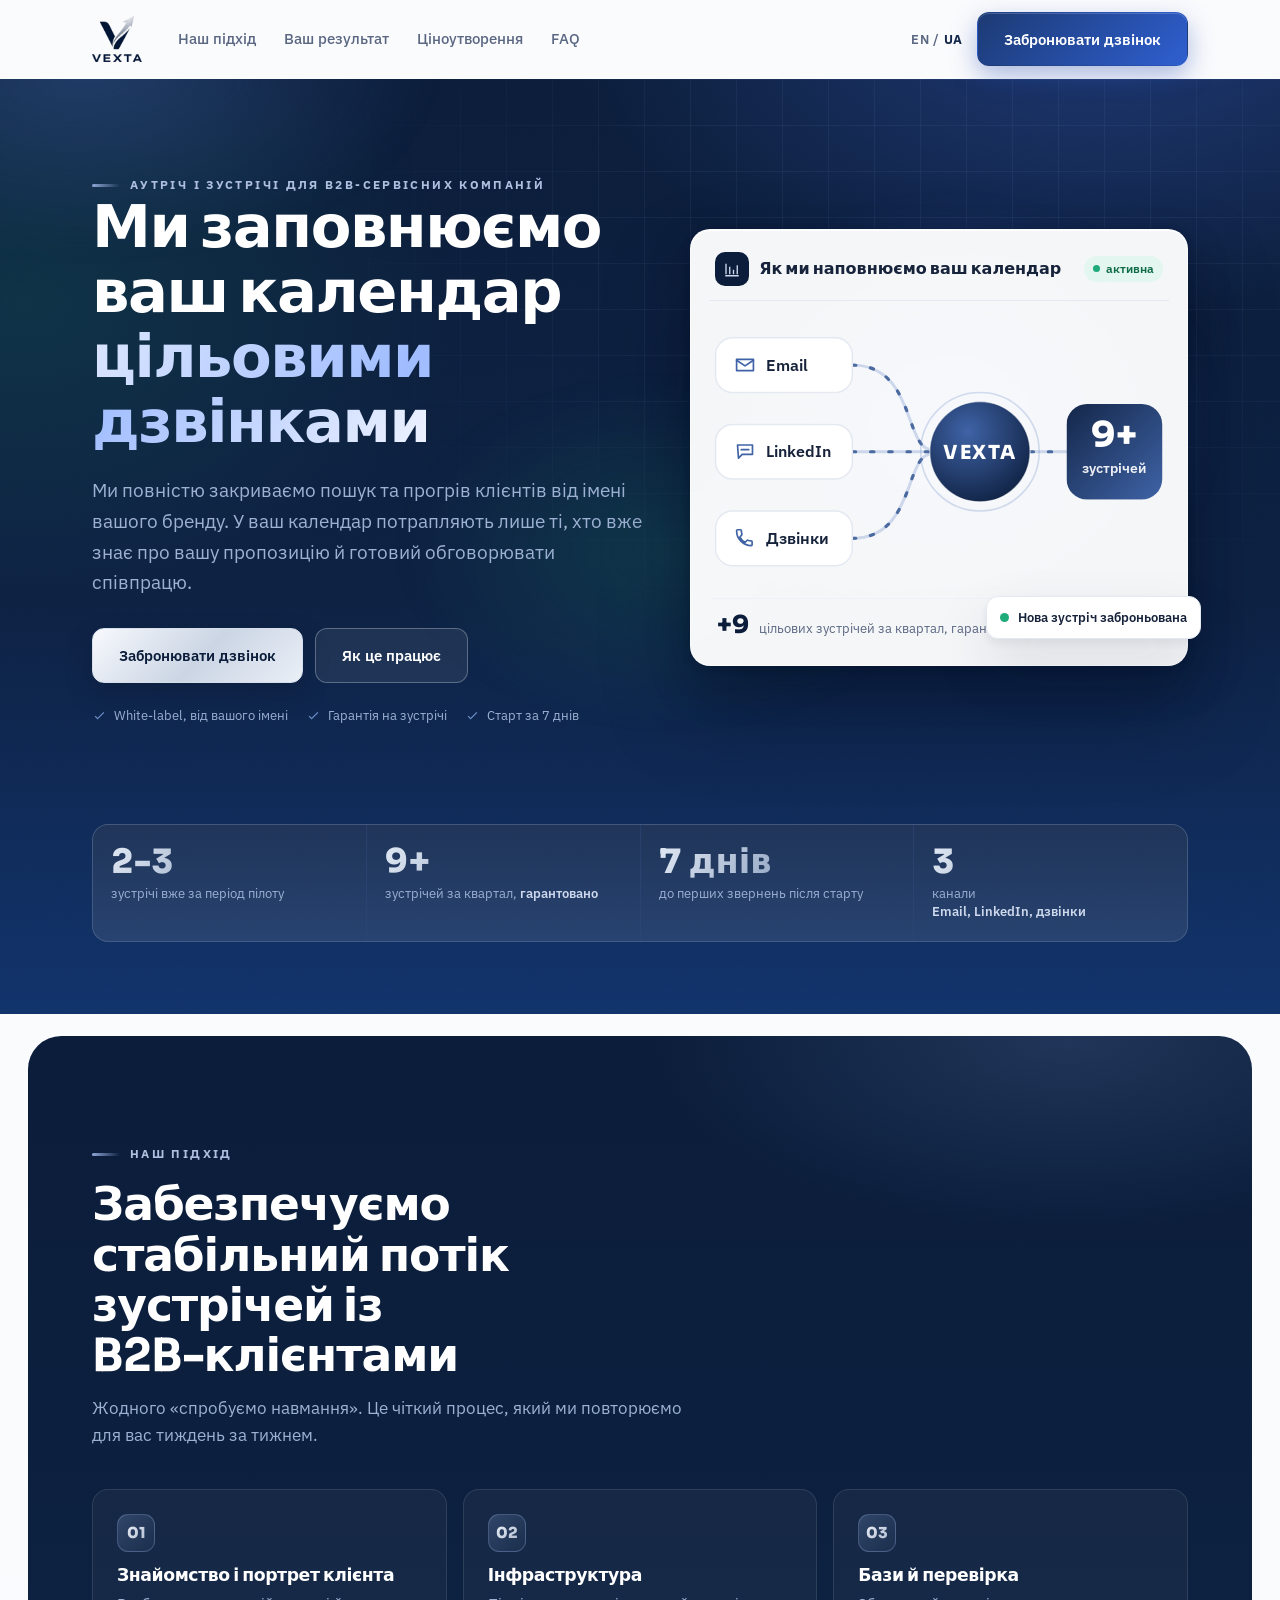
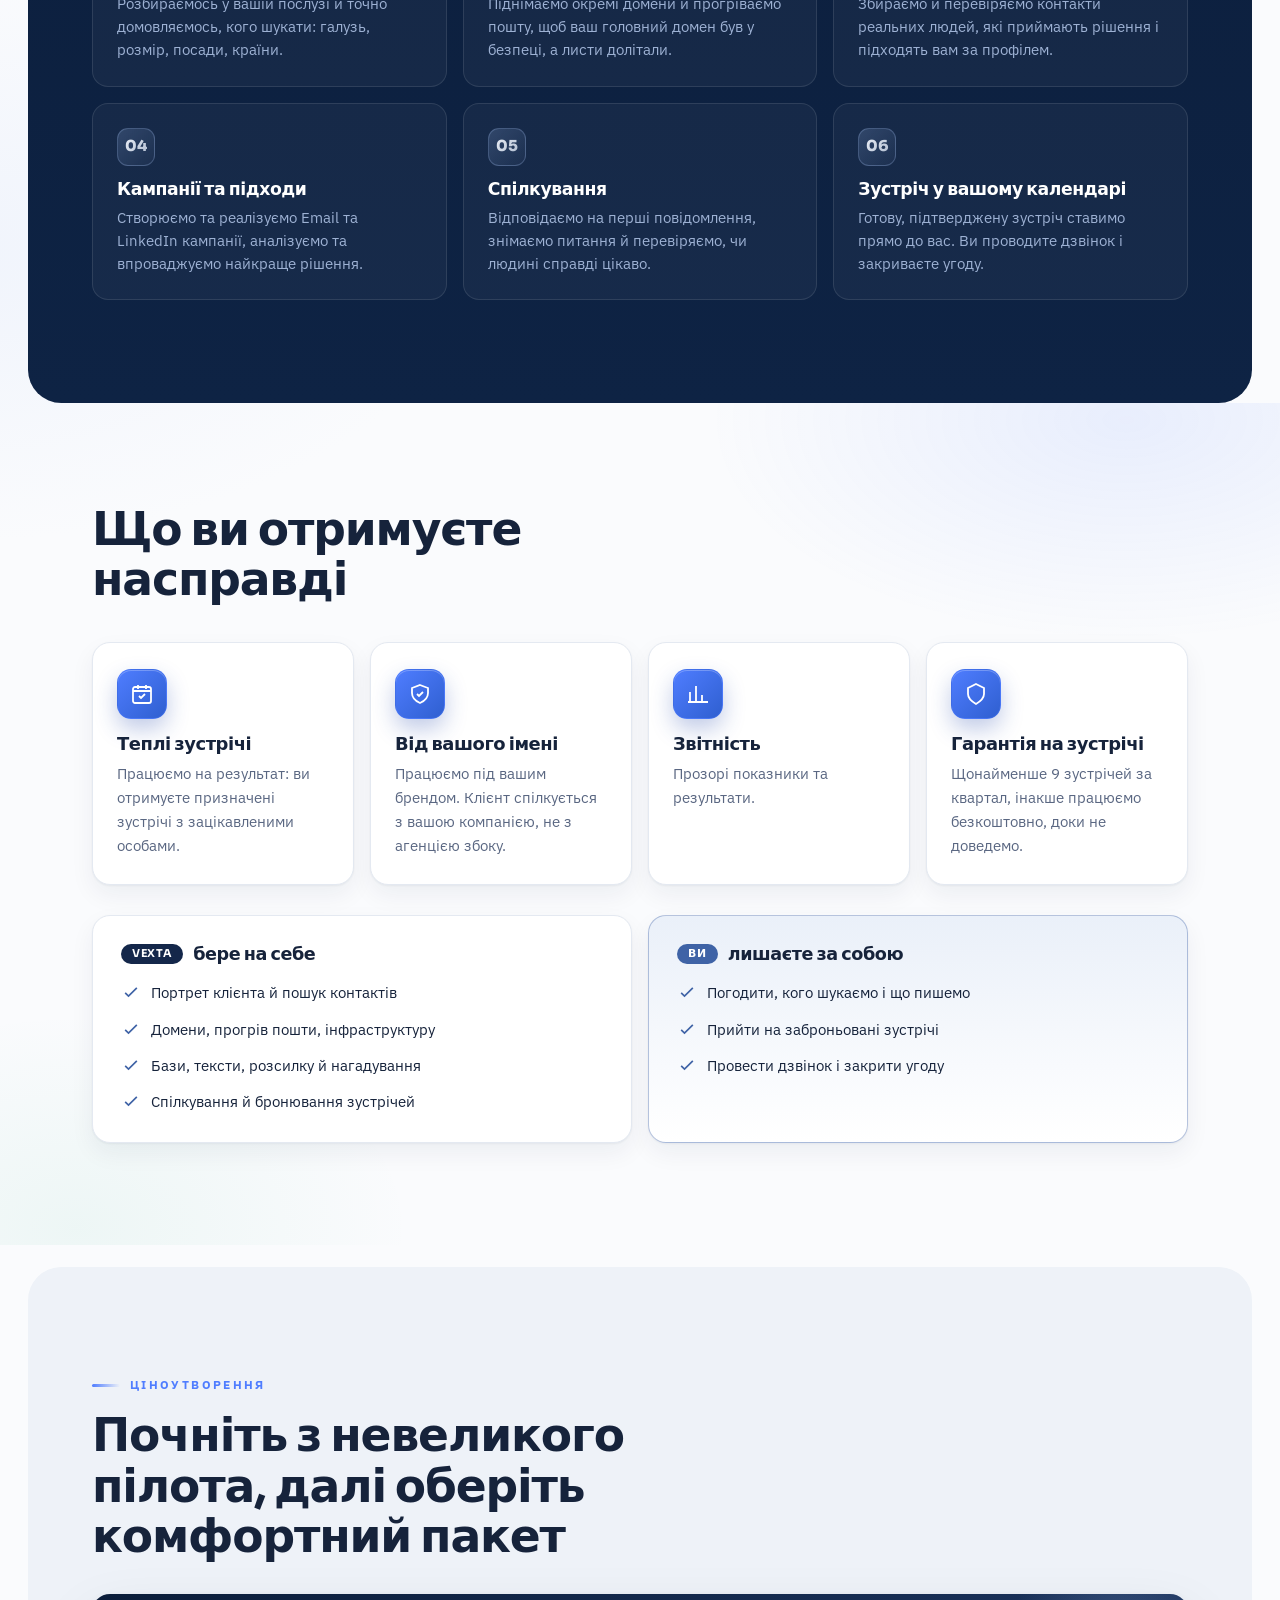
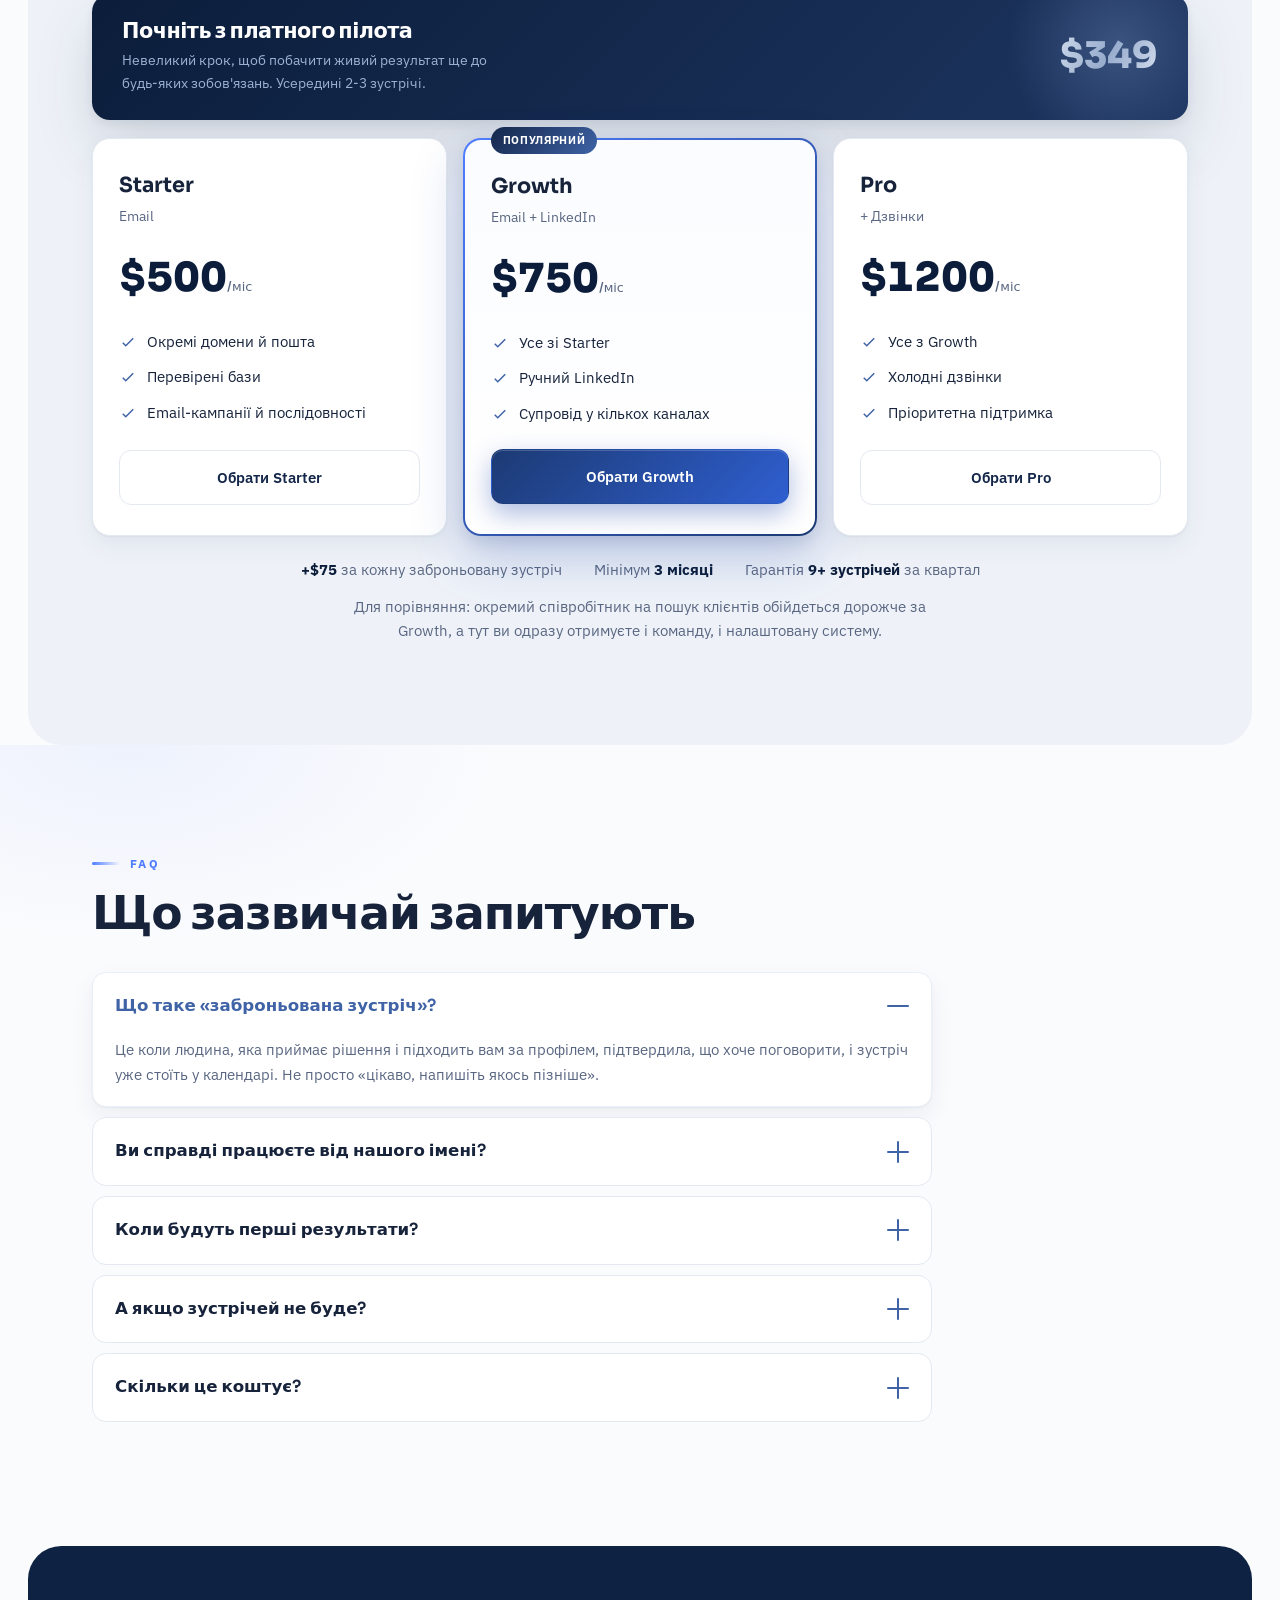
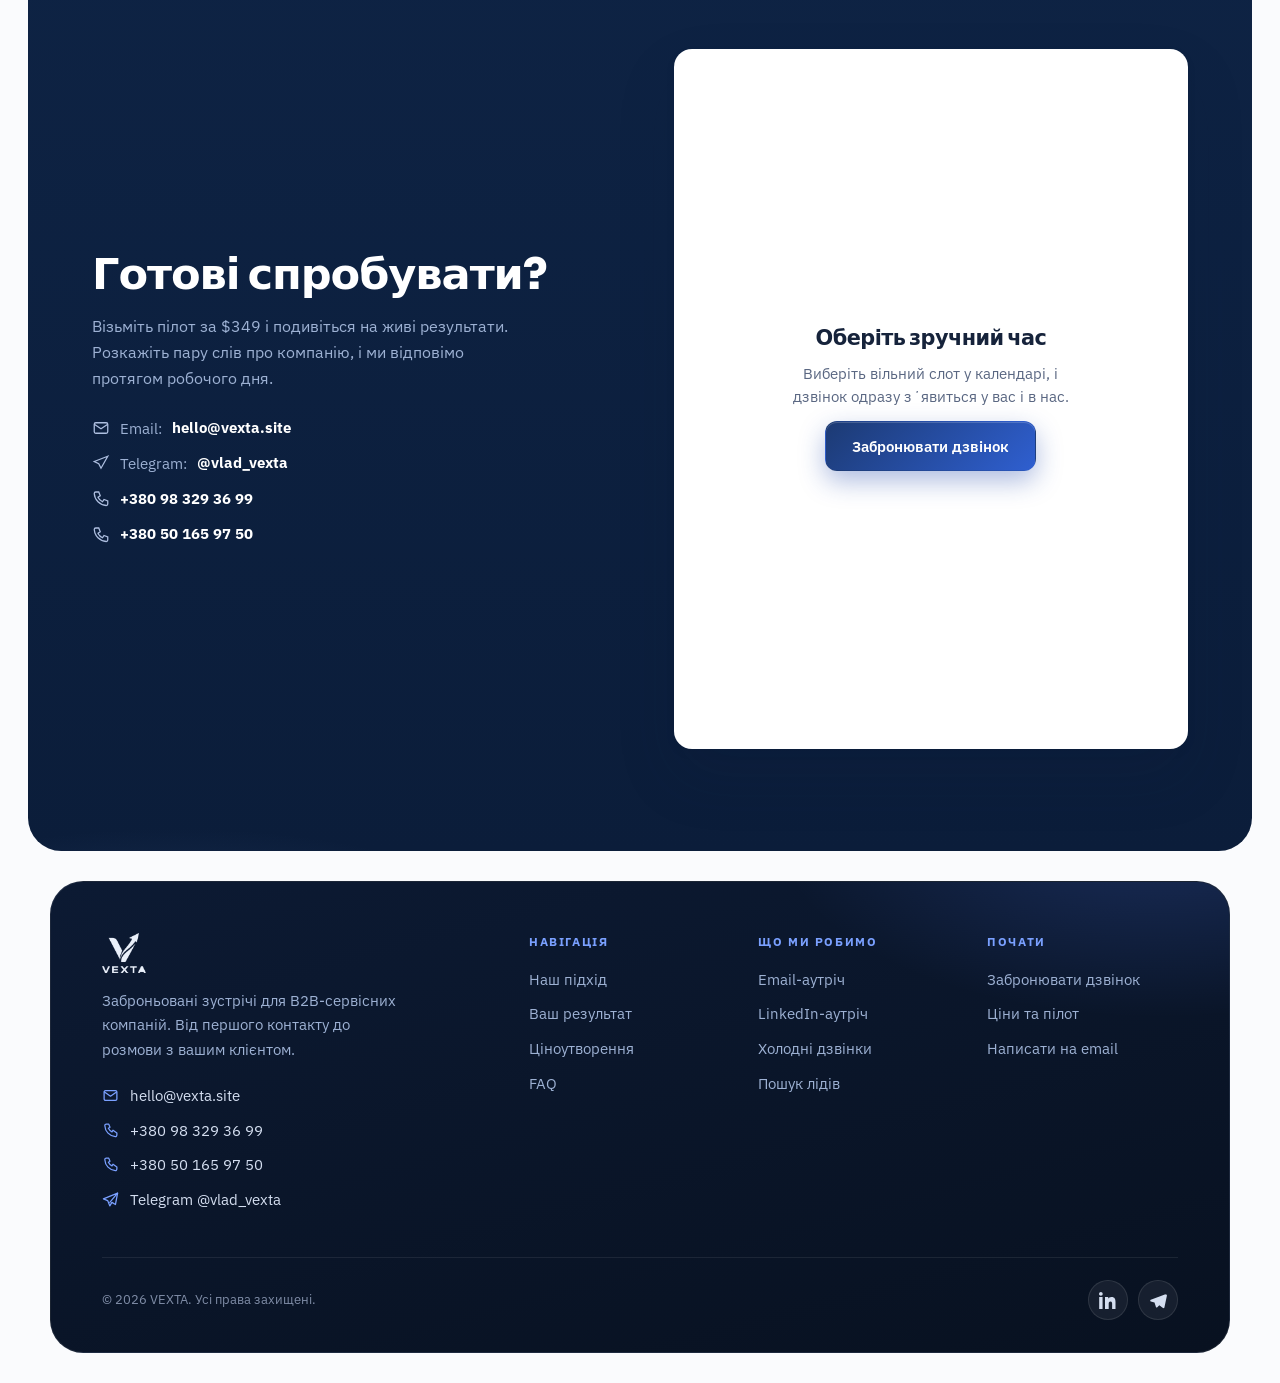
==== commit 79acb77e: "Visual redesign: hero glow, electric accent, rounded blocks, new footer, favicon, a11y - Richer hero" ====
--- a/ua/index.html
+++ b/ua/index.html
@@ -4,6 +4,9 @@
 <meta charset="utf-8">
 <meta name="viewport" content="width=device-width,initial-scale=1,viewport-fit=cover">
 <title>VEXTA - Заброньовані B2B-зустрічі</title>
+<link rel="icon" href="/favicon.ico" sizes="any">
+<link rel="icon" type="image/png" sizes="96x96" href="/favicon-96x96.png">
+<link rel="apple-touch-icon" href="/apple-touch-icon.png">
 <meta name="description" content="VEXTA бронює цільові B2B-зустрічі для сервісних компаній. Аутріч через Email, LinkedIn і дзвінки повністю від вашого імені. Гарантія 9+ зустрічей за квартал.">
 <link rel="preconnect" href="https://fonts.gstatic.com" crossorigin>
 <link rel="stylesheet" href="https://fonts.googleapis.com/css2?family=Sora:wght@400;500;600;700;800&family=IBM+Plex+Sans:wght@0,400;0,500;0,600&display=swap">
@@ -17,11 +20,14 @@
     --paper:#FAFBFD; --surface:#ffffff; --surface-2:#EEF2F8; --line:#E4E9F1;
     --ink:#16233b; --ink-soft:#5a6782;
     --steel:#3f63a6; --steel-2:#6b8cc8; --steel-soft:#EAF0F9;
+    --accent:#4f7dff; --accent-2:#7aa0ff; --accent-soft:#e8eeff;
     --mint:#1faa7a; --mint-soft:#e3f6ef;
     --on-navy:#EAF0FA; --on-navy-soft:#9DB1D3;
     --radius:18px; --radius-s:12px;
+    --ease:cubic-bezier(.2,0,0,1);
     --shadow-s:0 1px 2px rgba(16,32,60,.05), 0 10px 24px rgba(16,32,60,.06);
     --shadow:0 4px 10px rgba(16,32,60,.07), 0 28px 60px rgba(16,32,60,.13);
+    --shadow-lift:0 6px 16px rgba(16,32,60,.09), 0 36px 72px rgba(16,32,60,.17);
     --glow:conic-gradient(from 180deg at 50% 50%, rgba(63,99,166,.0), rgba(90,130,200,.5), rgba(170,190,225,.3), rgba(63,99,166,.0));
     --f-display:"Sora","Trebuchet MS",system-ui,sans-serif;
     --f-body:"IBM Plex Sans",system-ui,-apple-system,sans-serif;
@@ -29,24 +35,24 @@
   *{box-sizing:border-box;}
   html{scroll-behavior:smooth;}
   @media (prefers-reduced-motion: reduce){ html{scroll-behavior:auto;} }
-  body{background:var(--paper); color:var(--ink); font-family:var(--f-body); line-height:1.6; -webkit-font-smoothing:antialiased; overflow-x:hidden;}
+  body{margin:0; background:radial-gradient(1100px 520px at 100% -8%, #edf2fb, transparent 62%), radial-gradient(900px 480px at -5% 30%, #f0f4fc, transparent 60%), var(--paper); color:var(--ink); font-family:var(--f-body); line-height:1.6; -webkit-font-smoothing:antialiased; overflow-x:hidden;}
   h1,h2,h3,h4{font-family:var(--f-display); line-height:1.1; text-wrap:balance; margin:0; letter-spacing:-.025em;}
   p{margin:0;} a{color:inherit; text-decoration:none;} img{max-width:100%;}
   .wrap{max-width:1140px; margin:0 auto; padding-left:max(22px,env(safe-area-inset-left,0px)); padding-right:max(22px,env(safe-area-inset-right,0px));}
   .silver{background:linear-gradient(120deg,#dfe7f2 0%,#9fb0cb 48%,#eef2f9 100%); -webkit-background-clip:text; background-clip:text; color:transparent;}
-  .eyebrow{font-family:var(--f-body); font-size:.74rem; font-weight:600; letter-spacing:.2em; text-transform:uppercase; color:var(--steel); display:inline-flex; align-items:center; gap:10px;}
-  .eyebrow::before{content:""; width:26px; height:2px; border-radius:2px; background:linear-gradient(90deg,var(--steel),transparent);}
+  .eyebrow{font-family:var(--f-body); font-size:.74rem; font-weight:700; letter-spacing:.2em; text-transform:uppercase; color:var(--accent); display:inline-flex; align-items:center; gap:10px;}
+  .eyebrow::before{content:""; width:28px; height:3px; border-radius:2px; background:linear-gradient(90deg,var(--accent),transparent);}
   .section{padding-block:clamp(56px,8vw,104px);}
   .sec-head{max-width:62ch;} .sec-eyebrow{margin-bottom:16px;}
   .sec-title{font-size:clamp(1.7rem,4.6vw,2.85rem); font-weight:700;}
   .sec-lede{color:var(--ink-soft); margin-top:14px; font-size:1.05rem;}
 
   /* buttons */
-  .btn{font-family:var(--f-body); font-weight:600; font-size:.95rem; padding:14px 26px; border-radius:12px; display:inline-flex; align-items:center; justify-content:center; gap:9px; cursor:pointer; border:1px solid transparent; position:relative; overflow:hidden; transition:transform .14s ease, box-shadow .2s ease, filter .2s ease, background .2s ease, border-color .2s ease;}
-  .btn:active{transform:translateY(1px);}
+  .btn{font-family:var(--f-body); font-weight:600; font-size:.95rem; padding:14px 26px; border-radius:12px; display:inline-flex; align-items:center; justify-content:center; gap:9px; cursor:pointer; border:1px solid transparent; position:relative; overflow:hidden; transition:transform .15s var(--ease), box-shadow .25s var(--ease), filter .2s var(--ease), background .2s var(--ease), border-color .2s var(--ease);}
+  .btn:not(:disabled):active{transform:scale(.96);}
   .btn svg{width:17px; height:17px;}
-  .btn-navy{background:linear-gradient(135deg,var(--navy),var(--navy-2)); color:#fff; box-shadow:0 10px 24px rgba(20,39,74,.26);}
-  .btn-navy:hover{filter:brightness(1.12); box-shadow:0 14px 30px rgba(20,39,74,.34); transform:translateY(-1px);}
+  .btn-navy{background:linear-gradient(135deg,#1c3a73 0%,#2f5fd0 100%); color:#fff; box-shadow:0 10px 26px rgba(31,70,170,.36), inset 0 1px 0 rgba(255,255,255,.18);}
+  .btn-navy:hover{filter:brightness(1.1); box-shadow:0 16px 36px rgba(31,70,170,.46), inset 0 1px 0 rgba(255,255,255,.22); transform:translateY(-1px);}
   .btn-silver{background:linear-gradient(135deg,#f7f9fd 0%,#cbd5e4 52%,#eaeff7 100%); color:var(--navy-deep); border:1px solid #d6dEEA; box-shadow:0 10px 26px rgba(10,20,40,.3);}
   .btn-silver:hover{filter:brightness(1.05); transform:translateY(-1px);}
   .btn-ghost{background:transparent; border-color:var(--line); color:var(--navy);}
@@ -79,15 +85,26 @@
 
   /* HERO */
   .hero{position:relative; overflow:hidden; color:var(--on-navy);
-    background:linear-gradient(180deg,var(--navy-deep) 0%, #0d2142 55%, #112a52 100%);}
-  .hero .aurora{position:absolute; inset:-30% -10% auto -10%; height:120%; background:
-      radial-gradient(600px 300px at 80% 10%, rgba(107,140,200,.4), transparent 60%),
-      radial-gradient(520px 280px at 15% 25%, rgba(63,99,166,.3), transparent 62%);
-     filter:blur(10px); animation:aurora 16s ease-in-out infinite alternate; z-index:0;}
+    background:
+      radial-gradient(900px 520px at 86% -8%, rgba(79,125,255,.30), transparent 60%),
+      radial-gradient(720px 520px at 2% 24%, rgba(31,170,122,.14), transparent 60%),
+      linear-gradient(180deg,var(--navy-deep) 0%, #0d2142 55%, #11336b 100%);}
+  .hero::before{content:""; position:absolute; inset:0; z-index:0; pointer-events:none;
+    background-image:linear-gradient(rgba(150,180,240,.07) 1px,transparent 1px),linear-gradient(90deg,rgba(150,180,240,.07) 1px,transparent 1px);
+    background-size:46px 46px;
+    -webkit-mask:radial-gradient(780px 540px at 72% 18%, #000 38%, transparent 80%); mask:radial-gradient(780px 540px at 72% 18%, #000 38%, transparent 80%);}
+  .hero .aurora{position:absolute; inset:-30% -10% auto -10%; height:130%; background:
+      radial-gradient(640px 320px at 80% 8%, rgba(79,125,255,.50), transparent 60%),
+      radial-gradient(560px 300px at 14% 22%, rgba(63,99,166,.40), transparent 62%),
+      radial-gradient(440px 280px at 52% 62%, rgba(31,170,122,.16), transparent 62%);
+     filter:blur(12px); animation:aurora 16s ease-in-out infinite alternate; z-index:0;}
   @keyframes aurora{0%{transform:translate3d(0,0,0) scale(1);}100%{transform:translate3d(0,-18px,0) scale(1.06);}}
   @media (prefers-reduced-motion: reduce){ .hero .aurora{animation:none;} }
+  .hero::after{content:""; position:absolute; inset:0; z-index:1; pointer-events:none; opacity:.05; mix-blend-mode:overlay;
+    background-image:url("data:image/svg+xml,%3Csvg xmlns='http://www.w3.org/2000/svg' width='140' height='140'%3E%3Cfilter id='n'%3E%3CfeTurbulence type='fractalNoise' baseFrequency='0.85' numOctaves='2' stitchTiles='stitch'/%3E%3C/filter%3E%3Crect width='100%25' height='100%25' filter='url(%23n)'/%3E%3C/svg%3E");}
   .hero-in{position:relative; z-index:2; padding-block:clamp(48px,7vw,92px); display:grid; grid-template-columns:1.05fr .95fr; gap:48px; align-items:center;}
   .hero h1{font-size:clamp(2.1rem,5.6vw,3.7rem); font-weight:800; color:#fff;}
+  .hero h1 .silver{background:linear-gradient(118deg,#dce7ff 0%,#9fbcff 48%,#eef3ff 100%); -webkit-background-clip:text; background-clip:text; color:transparent;}
   .hero .eyebrow{color:#aebfe0;} .hero .eyebrow::before{background:linear-gradient(90deg,#8fa6d6,transparent);}
   .hero p.sub{margin-top:20px; max-width:54ch; color:var(--on-navy-soft); font-size:clamp(1.02rem,2.1vw,1.2rem);}
   .hero .cta-row{display:flex; gap:12px; flex-wrap:wrap; margin-top:30px;}
@@ -97,7 +114,9 @@
   @media (max-width:900px){ .hero-in{grid-template-columns:1fr; gap:36px;} }
 
   /* hero mockup card */
-  .mock{position:relative; background:rgba(255,255,255,.96); border:1px solid rgba(255,255,255,.6); border-radius:20px; padding:18px; box-shadow:0 30px 70px rgba(5,15,35,.45); color:var(--ink); animation:floatcard 6s ease-in-out infinite;}
+  .mock{position:relative; background:rgba(255,255,255,.96); border:1px solid rgba(255,255,255,.6); border-radius:20px; padding:18px; box-shadow:inset 0 1px 0 rgba(255,255,255,.9), 0 2px 8px rgba(5,15,35,.20), 0 18px 40px rgba(5,15,35,.28), 0 44px 84px rgba(5,15,35,.36); color:var(--ink); animation:floatcard 6s ease-in-out infinite;}
+  .mock::before{content:""; position:absolute; inset:-16% -12%; z-index:-1; border-radius:44px; pointer-events:none;
+    background:radial-gradient(58% 52% at 52% 46%, rgba(79,125,255,.60), rgba(79,125,255,0) 72%); filter:blur(16px);}
   @keyframes floatcard{0%,100%{transform:translateY(0);}50%{transform:translateY(-12px);}}
   @media (prefers-reduced-motion: reduce){ .mock{animation:none;} }
   .mock .mh{display:flex; align-items:center; gap:10px; padding:4px 6px 14px; border-bottom:1px solid var(--line);}
@@ -157,20 +176,27 @@
 
   /* reveal */
   .reveal{opacity:1; transform:none;}
-  html.js .reveal{opacity:0; transform:translateY(24px); transition:opacity .6s ease, transform .6s ease; transition-delay:calc(var(--i,0)*70ms);}
+  html.js .reveal{opacity:0; transform:translateY(22px); transition:opacity .7s var(--ease), transform .7s var(--ease); transition-delay:calc(var(--i,0)*70ms);}
   html.js .reveal.in{opacity:1; transform:none;}
   @media (prefers-reduced-motion: reduce){ html.js .reveal{opacity:1 !important; transform:none !important;} }
+  /* hover-lift only on real pointers, so it never latches on touch */
+  @media (hover:none){ .card:hover,.step:hover,.plan:hover,.btn:hover{transform:none;} }
 
   /* cards */
   .grid{display:grid; gap:16px;} .g4{grid-template-columns:repeat(4,1fr);} .g3{grid-template-columns:repeat(3,1fr);}
-  .card{background:var(--surface); border:1px solid var(--line); border-radius:var(--radius); padding:26px 24px; box-shadow:var(--shadow-s); transition:transform .2s, box-shadow .2s, border-color .2s;}
-  .card:hover{transform:translateY(-5px); box-shadow:var(--shadow); border-color:var(--steel-soft);}
-  .card .ic{width:48px; height:48px; border-radius:13px; background:linear-gradient(135deg,var(--steel-soft),#fff); border:1px solid var(--line); display:flex; align-items:center; justify-content:center; margin-bottom:16px;}
-  .card .ic svg{width:24px; height:24px; stroke:var(--steel); fill:none; stroke-width:1.7;}
+  .card{background:var(--surface); border:1px solid var(--line); border-radius:var(--radius); padding:26px 24px; box-shadow:var(--shadow-s); transition:transform .25s var(--ease), box-shadow .25s var(--ease), border-color .25s var(--ease);}
+  .card:hover{transform:translateY(-6px); box-shadow:var(--shadow-lift); border-color:var(--steel-soft);}
+  .card .ic{width:50px; height:50px; border-radius:14px; background:linear-gradient(135deg,var(--accent),#2f5fd0); border:1px solid rgba(79,125,255,.35); display:flex; align-items:center; justify-content:center; margin-bottom:16px; box-shadow:0 10px 22px rgba(31,70,170,.28), inset 0 1px 0 rgba(255,255,255,.25);}
+  .card .ic svg{width:24px; height:24px; stroke:#fff; fill:none; stroke-width:1.8;}
   .card h3{font-size:1.12rem; font-weight:600;}
   .card p{color:var(--ink-soft); font-size:.94rem; margin-top:8px;}
   @media (max-width:900px){ .g4{grid-template-columns:1fr 1fr;} .g3{grid-template-columns:1fr;} }
   @media (max-width:560px){ .g4{grid-template-columns:1fr;} }
+  /* lit light sections */
+  #value,#faq{position:relative;}
+  #value::before{content:""; position:absolute; inset:0; z-index:0; pointer-events:none; background:radial-gradient(720px 380px at 88% 2%, rgba(79,125,255,.10), transparent 58%), radial-gradient(560px 360px at 6% 98%, rgba(31,170,122,.06), transparent 60%);}
+  #faq::before{content:""; position:absolute; inset:0; z-index:0; pointer-events:none; background:radial-gradient(640px 340px at 10% 0%, rgba(79,125,255,.07), transparent 58%);}
+  #value>.wrap,#faq>.wrap{position:relative; z-index:1;}
 
   /* PROCESS timeline */
   .process{background:linear-gradient(180deg,var(--navy-deep),#0e2344); color:var(--on-navy); position:relative; overflow:hidden;}
@@ -178,11 +204,11 @@
   .process .wrap{position:relative; z-index:1;}
   .process .sec-title{color:#fff;} .process .eyebrow{color:#aebfe0;} .process .eyebrow::before{background:linear-gradient(90deg,#8fa6d6,transparent);} .process .sec-lede{color:var(--on-navy-soft);}
   .steps{display:grid; grid-template-columns:repeat(3,1fr); gap:16px; margin-top:40px;}
-  .step{background:rgba(255,255,255,.04); border:1px solid rgba(255,255,255,.1); border-radius:16px; padding:24px; position:relative; transition:transform .2s, background .2s, border-color .2s;}
-  .step:hover{transform:translateY(-5px); background:rgba(255,255,255,.07); border-color:rgba(130,160,210,.4);}
+  .step{background:rgba(255,255,255,.04); border:1px solid rgba(255,255,255,.1); border-radius:16px; padding:24px; position:relative; transition:transform .25s var(--ease), background .25s var(--ease), border-color .25s var(--ease);}
+  .step:hover{transform:translateY(-6px); background:rgba(255,255,255,.08); border-color:rgba(130,160,210,.45);}
   .step .k{display:inline-flex; align-items:center; justify-content:center; width:38px; height:38px; border-radius:11px; background:linear-gradient(135deg,rgba(130,160,210,.25),rgba(130,160,210,.05)); border:1px solid rgba(150,175,220,.3); font-family:var(--f-display); font-weight:800; font-size:.95rem; margin-bottom:14px;}
   .step .k span{background:linear-gradient(135deg,#eef2f9,#aab7cc); -webkit-background-clip:text; background-clip:text; color:transparent;}
-  .step h4{color:#fff; font-size:1.08rem; margin:0 0 7px;}
+  .step h3{color:#fff; font-size:1.08rem; margin:0 0 7px;}
   .step p{color:var(--on-navy-soft); font-size:.91rem;}
   @media (max-width:820px){ .steps{grid-template-columns:1fr;} }
 
@@ -206,9 +232,10 @@
   .pilot-strip p{color:var(--on-navy-soft); font-size:.9rem; margin-top:5px; max-width:48ch; position:relative;}
   .pilot-strip .pr{font-family:var(--f-display); font-weight:800; font-size:2.3rem; white-space:nowrap; position:relative;}
   .plans{display:grid; grid-template-columns:repeat(3,1fr); gap:16px;}
-  .plan{background:var(--surface); border:1px solid var(--line); border-radius:var(--radius); padding:30px 26px; display:flex; flex-direction:column; box-shadow:var(--shadow-s); position:relative; transition:transform .2s, box-shadow .2s;}
-  .plan:hover{transform:translateY(-6px); box-shadow:var(--shadow);}
-  .plan.feat{border:0; box-shadow:var(--shadow); background:linear-gradient(var(--surface),var(--surface)) padding-box, linear-gradient(135deg,var(--navy),var(--steel)) border-box; border:2px solid transparent;}
+  .plan{background:var(--surface); border:1px solid var(--line); border-radius:var(--radius); padding:30px 26px; display:flex; flex-direction:column; box-shadow:var(--shadow-s); position:relative; transition:transform .25s var(--ease), box-shadow .25s var(--ease);}
+  .plan:hover{transform:translateY(-6px); box-shadow:var(--shadow-lift);}
+  .plan.feat{border:0; box-shadow:0 20px 50px rgba(31,70,170,.26), 0 6px 16px rgba(16,32,60,.1); background:linear-gradient(180deg,#fbfcff,var(--surface)) padding-box, linear-gradient(135deg,var(--accent),#1c3a73) border-box; border:2px solid transparent; transform:translateY(-6px);}
+  @media (max-width:820px){ .plan.feat{transform:none;} }
   .plan .badge{position:absolute; top:-13px; left:26px; background:linear-gradient(135deg,var(--navy),var(--steel)); color:#fff; font-size:.68rem; font-weight:700; letter-spacing:.06em; text-transform:uppercase; padding:5px 12px; border-radius:999px;}
   .plan .nm{font-family:var(--f-display); font-weight:700; font-size:1.3rem;}
   .plan .ch{color:var(--ink-soft); font-size:.88rem; margin:3px 0 18px;}
@@ -258,15 +285,32 @@
   @media (max-width:820px){ .cta-grid{grid-template-columns:1fr;} }
 
   /* FOOTER */
-  footer.ft{background:var(--navy-deep); color:var(--on-navy-soft); border-top:1px solid rgba(255,255,255,.08);}
-  .ft-in{padding-block:50px; display:flex; justify-content:space-between; gap:30px; flex-wrap:wrap;}
-  .ft .ftlogo{height:46px; width:auto; display:block;}
-  .ft .tagline{margin-top:12px; max-width:38ch; font-size:.9rem; line-height:1.6;}
-  .ft .cols{display:flex; gap:56px; flex-wrap:wrap;}
-  .ft h5{color:#fff; font-size:.8rem; letter-spacing:.08em; text-transform:uppercase; margin:0 0 12px; font-family:var(--f-body); font-weight:600;}
-  .ft a,.ft .fi{display:block; font-size:.9rem; margin:7px 0; color:var(--on-navy-soft); transition:color .15s;}
-  .ft a:hover{color:#cdd8ec;}
-  .ft-bar{border-top:1px solid rgba(255,255,255,.08); padding-block:18px; font-size:.82rem; text-align:center; color:var(--on-navy-soft);}
+  /* rounded "blocks" rhythm */
+  .process,.cta{border-radius:clamp(22px,2.6vw,36px); margin:clamp(12px,2vw,22px) clamp(12px,3vw,28px) 0; overflow:hidden;}
+  .pricing{border-radius:clamp(22px,2.6vw,36px); margin:clamp(12px,2vw,22px) clamp(12px,3vw,28px) 0; overflow:hidden;}
+
+  /* FOOTER - dark rounded block */
+  footer.ft{background:transparent; padding:clamp(16px,2.4vw,30px) clamp(12px,3vw,28px) clamp(18px,2.4vw,30px);}
+  .ft-card{position:relative; overflow:hidden; max-width:1180px; margin:0 auto; background:linear-gradient(165deg,#0c1a33 0%,#081120 100%); border:1px solid rgba(255,255,255,.08); border-radius:clamp(22px,2.6vw,36px); padding:clamp(34px,4vw,60px) clamp(24px,4vw,58px) clamp(22px,2.6vw,32px); color:var(--on-navy-soft);}
+  .ft-card::before{content:""; position:absolute; inset:0; z-index:0; pointer-events:none; background:radial-gradient(640px 320px at 94% -12%, rgba(79,125,255,.22), transparent 60%);}
+  .ft-top{position:relative; z-index:1; display:grid; grid-template-columns:1.1fr 1.9fr; gap:clamp(30px,4vw,60px);}
+  .ft-brand .ftlogo{height:40px; width:auto; display:block;}
+  .ft-brand .tagline{margin-top:16px; max-width:34ch; font-size:.92rem; line-height:1.65; color:var(--on-navy-soft);}
+  .ft-contact{margin-top:22px; display:grid; gap:11px;}
+  .ft-contact a{display:inline-flex; align-items:center; gap:11px; font-size:.92rem; color:#d4def0; width:max-content; transition:color .15s;}
+  .ft-contact a svg{width:17px; height:17px; stroke:var(--accent-2); fill:none; stroke-width:1.8; stroke-linecap:round; stroke-linejoin:round; flex:none;}
+  .ft-contact a:hover{color:#fff;}
+  .ft-cols{display:grid; grid-template-columns:repeat(3,1fr); gap:clamp(20px,3vw,42px);}
+  .ft-cols h5{color:var(--accent-2); font-size:.72rem; letter-spacing:.14em; text-transform:uppercase; margin:0 0 16px; font-family:var(--f-body); font-weight:700;}
+  .ft-cols a{display:block; font-size:.93rem; margin:11px 0; color:var(--on-navy-soft); transition:color .15s var(--ease), padding-left .18s var(--ease);}
+  @media (hover:hover){ .ft-cols a:hover{color:#fff; padding-left:5px;} }
+  .ft-bar{position:relative; z-index:1; margin-top:clamp(28px,4vw,46px); padding-top:22px; border-top:1px solid rgba(255,255,255,.08); display:flex; justify-content:space-between; align-items:center; gap:16px; flex-wrap:wrap; font-size:.84rem; color:#7f8ca6;}
+  .ft-social{display:flex; gap:10px;}
+  .ft-social a{width:40px; height:40px; border-radius:50%; background:rgba(255,255,255,.06); border:1px solid rgba(255,255,255,.1); display:inline-flex; align-items:center; justify-content:center; transition:background .18s var(--ease), transform .18s var(--ease); color:#d4def0;}
+  .ft-social a:hover{background:var(--accent); border-color:transparent; transform:translateY(-2px); color:#fff;}
+  .ft-social svg{width:18px; height:18px; fill:currentColor;}
+  @media (max-width:860px){ .ft-top{grid-template-columns:1fr;} }
+  @media (max-width:560px){ .ft-cols{grid-template-columns:1fr 1fr;} .ft-bar{flex-direction:column-reverse; align-items:flex-start; gap:18px;} }
 
   .proto-tag{position:fixed; right:12px; bottom:calc(12px + env(safe-area-inset-bottom,0px)); z-index:70; background:linear-gradient(135deg,var(--navy),var(--steel)); color:#fff; font-size:.72rem; font-weight:700; letter-spacing:.04em; padding:8px 13px; border-radius:999px; box-shadow:var(--shadow); opacity:.95;}
 
@@ -280,9 +324,26 @@
   .cal-fallback h3{font-size:1.3rem; color:var(--ink);}
   .cal-fallback .hint{color:var(--ink-soft); font-size:.92rem; max-width:34ch; margin:0;}
   @media (max-width:600px){ .cal-host{height:1000px;} }
+
+  /* better-interface pass: a11y focus, skip link, polish */
+  .skip{position:absolute; left:8px; top:-60px; z-index:200; background:var(--navy-deep); color:#fff; padding:10px 16px; border-radius:10px; font-weight:600; font-size:.9rem; text-decoration:none; transition:top .15s;}
+  .skip:focus{top:calc(8px + env(safe-area-inset-top,0px));}
+  :focus-visible{outline:3px solid var(--steel); outline-offset:3px; border-radius:4px;}
+  .btn:focus-visible, .skip:focus-visible{outline:3px solid #cdd8ec; outline-offset:3px;}
+  .faq summary:focus-visible{outline:3px solid var(--steel); outline-offset:4px;}
+  .mock .cstat{flex-wrap:wrap;} .mock .cstat .cl{min-width:0;}
+  @media (prefers-reduced-motion: reduce){ .skip{transition:none;} }
+
+  /* better-interface fixes: 320px overflow, contrast, heading */
+  .hero-in>*{min-width:0;}
+  .mock{min-width:0; max-width:100%;}
+  .mock svg.fl{max-width:100%;}
+  .stat{min-width:0;}
+  .mock .mh .live{color:#0e6b48;}
 </style>
 </head>
 <body>
+<a class="skip" href="#top">Перейти до вмісту</a>
 <header class="nav" id="siteNav">
   <div class="wrap nav-in">
     <a href="#top" class="brand" aria-label="VEXTA"><img src="[data-uri]" alt="VEXTA"></a>
@@ -320,15 +381,15 @@
         <a href="#how" class="btn btn-ghost-light">Як це працює</a>
       </div>
       <div class="pill-row">
-        <span><svg viewBox="0 0 24 24"><path d="M5 13l4 4L19 7"/></svg>White-label, від вашого імені</span>
-        <span><svg viewBox="0 0 24 24"><path d="M5 13l4 4L19 7"/></svg>Гарантія на зустрічі</span>
-        <span><svg viewBox="0 0 24 24"><path d="M5 13l4 4L19 7"/></svg>Старт за 7 днів</span>
+        <span><svg aria-hidden="true" viewBox="0 0 24 24"><path d="M5 13l4 4L19 7"/></svg>White-label, від вашого імені</span>
+        <span><svg aria-hidden="true" viewBox="0 0 24 24"><path d="M5 13l4 4L19 7"/></svg>Гарантія на зустрічі</span>
+        <span><svg aria-hidden="true" viewBox="0 0 24 24"><path d="M5 13l4 4L19 7"/></svg>Старт за 7 днів</span>
       </div>
     </div>
 
     <div class="mock">
       <div class="mh">
-        <span class="cal"><svg viewBox="0 0 24 24"><path d="M4 19V5M9 19V9M14 19v-6M19 19V7M3 21h18"/></svg></span>
+        <span class="cal"><svg aria-hidden="true" viewBox="0 0 24 24"><path d="M4 19V5M9 19V9M14 19v-6M19 19V7M3 21h18"/></svg></span>
         <span class="tt">Як ми наповнюємо ваш календар</span>
         <span class="live"><i></i>активна</span>
       </div>
@@ -406,12 +467,12 @@
       <p class="sec-lede reveal">Жодного «спробуємо навмання». Це чіткий процес, який ми повторюємо для вас тиждень за тижнем.</p>
     </div>
     <div class="steps">
-      <div class="step reveal" style="--i:0"><div class="k"><span>01</span></div><h4>Знайомство і портрет клієнта</h4><p>Розбираємось у вашій послузі й точно домовляємось, кого шукати: галузь, розмір, посади, країни.</p></div>
-      <div class="step reveal" style="--i:1"><div class="k"><span>02</span></div><h4>Інфраструктура</h4><p>Піднімаємо окремі домени й прогріваємо пошту, щоб ваш головний домен був у безпеці, а листи долітали.</p></div>
-      <div class="step reveal" style="--i:2"><div class="k"><span>03</span></div><h4>Бази й перевірка</h4><p>Збираємо й перевіряємо контакти реальних людей, які приймають рішення і підходять вам за профілем.</p></div>
-      <div class="step reveal" style="--i:0"><div class="k"><span>04</span></div><h4>Кампанії та підходи</h4><p>Створюємо та реалізуємо Email та LinkedIn кампанії, аналізуємо та впроваджуємо найкраще рішення.</p></div>
-      <div class="step reveal" style="--i:1"><div class="k"><span>05</span></div><h4>Спілкування</h4><p>Відповідаємо на перші повідомлення, знімаємо питання й перевіряємо, чи людині справді цікаво.</p></div>
-      <div class="step reveal" style="--i:2"><div class="k"><span>06</span></div><h4>Зустріч у вашому календарі</h4><p>Готову, підтверджену зустріч ставимо прямо до вас. Ви проводите дзвінок і закриваєте угоду.</p></div>
+      <div class="step reveal" style="--i:0"><div class="k"><span>01</span></div><h3>Знайомство і портрет клієнта</h3><p>Розбираємось у вашій послузі й точно домовляємось, кого шукати: галузь, розмір, посади, країни.</p></div>
+      <div class="step reveal" style="--i:1"><div class="k"><span>02</span></div><h3>Інфраструктура</h3><p>Піднімаємо окремі домени й прогріваємо пошту, щоб ваш головний домен був у безпеці, а листи долітали.</p></div>
+      <div class="step reveal" style="--i:2"><div class="k"><span>03</span></div><h3>Бази й перевірка</h3><p>Збираємо й перевіряємо контакти реальних людей, які приймають рішення і підходять вам за профілем.</p></div>
+      <div class="step reveal" style="--i:0"><div class="k"><span>04</span></div><h3>Кампанії та підходи</h3><p>Створюємо та реалізуємо Email та LinkedIn кампанії, аналізуємо та впроваджуємо найкраще рішення.</p></div>
+      <div class="step reveal" style="--i:1"><div class="k"><span>05</span></div><h3>Спілкування</h3><p>Відповідаємо на перші повідомлення, знімаємо питання й перевіряємо, чи людині справді цікаво.</p></div>
+      <div class="step reveal" style="--i:2"><div class="k"><span>06</span></div><h3>Зустріч у вашому календарі</h3><p>Готову, підтверджену зустріч ставимо прямо до вас. Ви проводите дзвінок і закриваєте угоду.</p></div>
     </div>
   </div>
 </section>
@@ -421,26 +482,26 @@
   <div class="wrap">
     <div class="sec-head"><h2 class="sec-title reveal">Що ви отримуєте насправді</h2></div>
     <div class="grid g4" style="margin-top:36px">
-      <div class="card reveal" style="--i:0"><div class="ic"><svg viewBox="0 0 24 24"><rect x="3" y="5" width="18" height="16" rx="2"/><path d="M3 9h18M8 3v4M16 3v4M9 14l2 2 4-4"/></svg></div><h3>Теплі зустрічі</h3><p>Працюємо на результат: ви отримуєте призначені зустрічі з зацікавленими особами.</p></div>
-      <div class="card reveal" style="--i:1"><div class="ic"><svg viewBox="0 0 24 24"><path d="M12 3l8 3v5c0 5-3.5 8-8 10-4.5-2-8-5-8-10V6z"/><path d="M9 12l2 2 4-4"/></svg></div><h3>Від вашого імені</h3><p>Працюємо під вашим брендом. Клієнт спілкується з вашою компанією, не з агенцією збоку.</p></div>
-      <div class="card reveal" style="--i:2"><div class="ic"><svg viewBox="0 0 24 24"><path d="M4 20V10M10 20V4M16 20v-7M22 20H2"/></svg></div><h3>Звітність</h3><p>Прозорі показники та результати.</p></div>
-      <div class="card reveal" style="--i:3"><div class="ic"><svg viewBox="0 0 24 24"><path d="M12 2l8 4v6c0 4-3 7-8 10-5-3-8-6-8-10V6z"/></svg></div><h3>Гарантія на зустрічі</h3><p>Щонайменше 9 зустрічей за квартал, інакше працюємо безкоштовно, доки не доведемо.</p></div>
+      <div class="card reveal" style="--i:0"><div class="ic"><svg aria-hidden="true" viewBox="0 0 24 24"><rect x="3" y="5" width="18" height="16" rx="2"/><path d="M3 9h18M8 3v4M16 3v4M9 14l2 2 4-4"/></svg></div><h3>Теплі зустрічі</h3><p>Працюємо на результат: ви отримуєте призначені зустрічі з зацікавленими особами.</p></div>
+      <div class="card reveal" style="--i:1"><div class="ic"><svg aria-hidden="true" viewBox="0 0 24 24"><path d="M12 3l8 3v5c0 5-3.5 8-8 10-4.5-2-8-5-8-10V6z"/><path d="M9 12l2 2 4-4"/></svg></div><h3>Від вашого імені</h3><p>Працюємо під вашим брендом. Клієнт спілкується з вашою компанією, не з агенцією збоку.</p></div>
+      <div class="card reveal" style="--i:2"><div class="ic"><svg aria-hidden="true" viewBox="0 0 24 24"><path d="M4 20V10M10 20V4M16 20v-7M22 20H2"/></svg></div><h3>Звітність</h3><p>Прозорі показники та результати.</p></div>
+      <div class="card reveal" style="--i:3"><div class="ic"><svg aria-hidden="true" viewBox="0 0 24 24"><path d="M12 2l8 4v6c0 4-3 7-8 10-5-3-8-6-8-10V6z"/></svg></div><h3>Гарантія на зустрічі</h3><p>Щонайменше 9 зустрічей за квартал, інакше працюємо безкоштовно, доки не доведемо.</p></div>
     </div>
 
     <div class="split">
       <div class="box reveal"><h4><span class="tag">VEXTA</span> бере на себе</h4>
         <ul>
-          <li><svg viewBox="0 0 24 24"><path d="M5 13l4 4L19 7"/></svg>Портрет клієнта й пошук контактів</li>
-          <li><svg viewBox="0 0 24 24"><path d="M5 13l4 4L19 7"/></svg>Домени, прогрів пошти, інфраструктуру</li>
-          <li><svg viewBox="0 0 24 24"><path d="M5 13l4 4L19 7"/></svg>Бази, тексти, розсилку й нагадування</li>
-          <li><svg viewBox="0 0 24 24"><path d="M5 13l4 4L19 7"/></svg>Спілкування й бронювання зустрічей</li>
+          <li><svg aria-hidden="true" viewBox="0 0 24 24"><path d="M5 13l4 4L19 7"/></svg>Портрет клієнта й пошук контактів</li>
+          <li><svg aria-hidden="true" viewBox="0 0 24 24"><path d="M5 13l4 4L19 7"/></svg>Домени, прогрів пошти, інфраструктуру</li>
+          <li><svg aria-hidden="true" viewBox="0 0 24 24"><path d="M5 13l4 4L19 7"/></svg>Бази, тексти, розсилку й нагадування</li>
+          <li><svg aria-hidden="true" viewBox="0 0 24 24"><path d="M5 13l4 4L19 7"/></svg>Спілкування й бронювання зустрічей</li>
         </ul>
       </div>
       <div class="box accent reveal" style="--i:1"><h4><span class="tag">Ви</span> лишаєте за собою</h4>
         <ul>
-          <li><svg viewBox="0 0 24 24"><path d="M5 13l4 4L19 7"/></svg>Погодити, кого шукаємо і що пишемо</li>
-          <li><svg viewBox="0 0 24 24"><path d="M5 13l4 4L19 7"/></svg>Прийти на заброньовані зустрічі</li>
-          <li><svg viewBox="0 0 24 24"><path d="M5 13l4 4L19 7"/></svg>Провести дзвінок і закрити угоду</li>
+          <li><svg aria-hidden="true" viewBox="0 0 24 24"><path d="M5 13l4 4L19 7"/></svg>Погодити, кого шукаємо і що пишемо</li>
+          <li><svg aria-hidden="true" viewBox="0 0 24 24"><path d="M5 13l4 4L19 7"/></svg>Прийти на заброньовані зустрічі</li>
+          <li><svg aria-hidden="true" viewBox="0 0 24 24"><path d="M5 13l4 4L19 7"/></svg>Провести дзвінок і закрити угоду</li>
         </ul>
       </div>
     </div>
@@ -465,9 +526,9 @@
         <div class="nm">Starter</div><div class="ch">Email</div>
         <div class="pr">$500<small>/міс</small></div>
         <ul>
-          <li><svg viewBox="0 0 24 24"><path d="M5 13l4 4L19 7"/></svg>Окремі домени й пошта</li>
-          <li><svg viewBox="0 0 24 24"><path d="M5 13l4 4L19 7"/></svg>Перевірені бази</li>
-          <li><svg viewBox="0 0 24 24"><path d="M5 13l4 4L19 7"/></svg>Email-кампанії й послідовності</li>
+          <li><svg aria-hidden="true" viewBox="0 0 24 24"><path d="M5 13l4 4L19 7"/></svg>Окремі домени й пошта</li>
+          <li><svg aria-hidden="true" viewBox="0 0 24 24"><path d="M5 13l4 4L19 7"/></svg>Перевірені бази</li>
+          <li><svg aria-hidden="true" viewBox="0 0 24 24"><path d="M5 13l4 4L19 7"/></svg>Email-кампанії й послідовності</li>
         </ul>
         <a href="#contact" class="btn btn-ghost">Обрати Starter</a>
       </div>
@@ -476,9 +537,9 @@
         <div class="nm">Growth</div><div class="ch">Email + LinkedIn</div>
         <div class="pr">$750<small>/міс</small></div>
         <ul>
-          <li><svg viewBox="0 0 24 24"><path d="M5 13l4 4L19 7"/></svg>Усе зі Starter</li>
-          <li><svg viewBox="0 0 24 24"><path d="M5 13l4 4L19 7"/></svg>Ручний LinkedIn</li>
-          <li><svg viewBox="0 0 24 24"><path d="M5 13l4 4L19 7"/></svg>Супровід у кількох каналах</li>
+          <li><svg aria-hidden="true" viewBox="0 0 24 24"><path d="M5 13l4 4L19 7"/></svg>Усе зі Starter</li>
+          <li><svg aria-hidden="true" viewBox="0 0 24 24"><path d="M5 13l4 4L19 7"/></svg>Ручний LinkedIn</li>
+          <li><svg aria-hidden="true" viewBox="0 0 24 24"><path d="M5 13l4 4L19 7"/></svg>Супровід у кількох каналах</li>
         </ul>
         <a href="#contact" class="btn btn-navy">Обрати Growth</a>
       </div>
@@ -486,9 +547,9 @@
         <div class="nm">Pro</div><div class="ch">+ Дзвінки</div>
         <div class="pr">$1200<small>/міс</small></div>
         <ul>
-          <li><svg viewBox="0 0 24 24"><path d="M5 13l4 4L19 7"/></svg>Усе з Growth</li>
-          <li><svg viewBox="0 0 24 24"><path d="M5 13l4 4L19 7"/></svg>Холодні дзвінки</li>
-          <li><svg viewBox="0 0 24 24"><path d="M5 13l4 4L19 7"/></svg>Пріоритетна підтримка</li>
+          <li><svg aria-hidden="true" viewBox="0 0 24 24"><path d="M5 13l4 4L19 7"/></svg>Усе з Growth</li>
+          <li><svg aria-hidden="true" viewBox="0 0 24 24"><path d="M5 13l4 4L19 7"/></svg>Холодні дзвінки</li>
+          <li><svg aria-hidden="true" viewBox="0 0 24 24"><path d="M5 13l4 4L19 7"/></svg>Пріоритетна підтримка</li>
         </ul>
         <a href="#contact" class="btn btn-ghost">Обрати Pro</a>
       </div>
@@ -529,10 +590,10 @@
         <h2>Готові спробувати?</h2>
         <p class="sub">Візьміть пілот за $349 і подивіться на живі результати. Розкажіть пару слів про компанію, і ми відповімо протягом робочого дня.</p>
         <div class="contacts">
-          <span><svg viewBox="0 0 24 24"><rect x="3" y="5" width="18" height="14" rx="2"/><path d="M3 7l9 6 9-6"/></svg>Email: <a href="mailto:hello@vexta.site"><b>hello@vexta.site</b></a></span>
-          <span><svg viewBox="0 0 24 24"><path d="M21 3L3 10l6 3 3 6z"/></svg>Telegram: <a href="https://t.me/vlad_vexta" target="_blank" rel="noopener"><b>@vlad_vexta</b></a></span>
-          <span><svg viewBox="0 0 24 24"><path d="M5 4h4l2 5-3 2a12 12 0 006 6l2-3 5 2v4a2 2 0 01-2 2A17 17 0 013 6a2 2 0 012-2z"/></svg><a href="tel:+380983293699"><b>+380 98 329 36 99</b></a></span>
-          <span><svg viewBox="0 0 24 24"><path d="M5 4h4l2 5-3 2a12 12 0 006 6l2-3 5 2v4a2 2 0 01-2 2A17 17 0 013 6a2 2 0 012-2z"/></svg><a href="tel:+380501659750"><b>+380 50 165 97 50</b></a></span>
+          <span><svg aria-hidden="true" viewBox="0 0 24 24"><rect x="3" y="5" width="18" height="14" rx="2"/><path d="M3 7l9 6 9-6"/></svg>Email: <a href="mailto:hello@vexta.site"><b>hello@vexta.site</b></a></span>
+          <span><svg aria-hidden="true" viewBox="0 0 24 24"><path d="M21 3L3 10l6 3 3 6z"/></svg>Telegram: <a href="https://t.me/vlad_vexta" target="_blank" rel="noopener"><b>@vlad_vexta</b></a></span>
+          <span><svg aria-hidden="true" viewBox="0 0 24 24"><path d="M5 4h4l2 5-3 2a12 12 0 006 6l2-3 5 2v4a2 2 0 01-2 2A17 17 0 013 6a2 2 0 012-2z"/></svg><a href="tel:+380983293699"><b>+380 98 329 36 99</b></a></span>
+          <span><svg aria-hidden="true" viewBox="0 0 24 24"><path d="M5 4h4l2 5-3 2a12 12 0 006 6l2-3 5 2v4a2 2 0 01-2 2A17 17 0 013 6a2 2 0 012-2z"/></svg><a href="tel:+380501659750"><b>+380 50 165 97 50</b></a></span>
         </div>
       </div>
             <div class="cal-embed reveal">
@@ -549,17 +610,20 @@
 </section>
 
 <footer class="ft">
-  <div class="wrap ft-in">
-    <div>
-      <img class="ftlogo" src="[data-uri]" alt="VEXTA" width="150">
-      <p class="tagline">Заброньовані зустрічі для сервісних B2B-компаній. Від першого звернення до розмови з клієнтом.</p>
-    </div>
-    <div class="cols">
-      <div><h5>Сайт</h5><a href="#how">Наш підхід</a><a href="#value">Ваш результат</a><a href="#pricing">Ціноутворення</a><a href="#faq">FAQ</a></div>
-      <div><h5>Контакти</h5><a href="#contact" class="js-book">Забронювати дзвінок</a><a href="mailto:hello@vexta.site">hello@vexta.site</a><a href="https://t.me/vlad_vexta" target="_blank" rel="noopener">Telegram @vlad_vexta</a><a href="tel:+380983293699">+380 98 329 36 99</a><a href="tel:+380501659750">+380 50 165 97 50</a><a href="https://www.linkedin.com/company/vexta-b2b" target="_blank" rel="noopener">LinkedIn</a></div>
-    </div>
-  </div>
-  <div class="ft-bar">© 2026 VEXTA. Усі права захищені.</div>
+  <div class="ft-card">
+    <div class="ft-top">
+      <div class="ft-brand">
+        <img class="ftlogo" src="[data-uri]" alt="VEXTA" width="150">
+        <p class="tagline">Заброньовані зустрічі для B2B-сервісних компаній. Від першого контакту до розмови з вашим клієнтом.</p>
+        <div class="ft-contact"><a href="mailto:hello@vexta.site"><svg viewBox="0 0 24 24" aria-hidden="true"><rect x="3" y="5" width="18" height="14" rx="2"/><path d="m3.5 7 8.5 6 8.5-6"/></svg>hello@vexta.site</a><a href="tel:+380983293699"><svg viewBox="0 0 24 24" aria-hidden="true"><path d="M6.5 3h3l1.8 4.5-2.3 1.4a11 11 0 0 0 5.1 5.1l1.4-2.3L21 15.5v3a2 2 0 0 1-2.2 2A16 16 0 0 1 4 5.2 2 2 0 0 1 6.5 3z"/></svg>+380 98 329 36 99</a><a href="tel:+380501659750"><svg viewBox="0 0 24 24" aria-hidden="true"><path d="M6.5 3h3l1.8 4.5-2.3 1.4a11 11 0 0 0 5.1 5.1l1.4-2.3L21 15.5v3a2 2 0 0 1-2.2 2A16 16 0 0 1 4 5.2 2 2 0 0 1 6.5 3z"/></svg>+380 50 165 97 50</a><a href="https://t.me/vlad_vexta" target="_blank" rel="noopener"><svg viewBox="0 0 24 24" aria-hidden="true"><path d="M22 3 2 11l6 2.5L11 21l3-5 5 3z"/><path d="M22 3 11 16"/></svg>Telegram @vlad_vexta</a></div>
+      </div>
+      <div class="ft-cols"><div><h5>Навігація</h5><a href="#how">Наш підхід</a><a href="#value">Ваш результат</a><a href="#pricing">Ціноутворення</a><a href="#faq">FAQ</a></div><div><h5>Що ми робимо</h5><a href="#how">Email-аутріч</a><a href="#how">LinkedIn-аутріч</a><a href="#how">Холодні дзвінки</a><a href="#how">Пошук лідів</a></div><div><h5>Почати</h5><a href="#contact" class="js-book">Забронювати дзвінок</a><a href="#pricing">Ціни та пілот</a><a href="mailto:hello@vexta.site">Написати на email</a></div></div>
+    </div>
+    <div class="ft-bar">
+      <span>© 2026 VEXTA. Усі права захищені.</span>
+      <div class="ft-social"><a href="https://www.linkedin.com/company/vexta-b2b" target="_blank" rel="noopener" aria-label="LinkedIn"><svg viewBox="0 0 24 24" aria-hidden="true"><path d="M4.98 3.5A2.5 2.5 0 1 1 0 3.5a2.5 2.5 0 0 1 4.98 0zM.25 8h4.5V24H.25zM8 8h4.3v2.2h.06c.6-1.1 2.06-2.26 4.24-2.26 4.54 0 5.4 2.99 5.4 6.88V24h-4.5v-6.38c0-1.52-.03-3.48-2.12-3.48-2.12 0-2.45 1.66-2.45 3.37V24H8z"/></svg></a><a href="https://t.me/vlad_vexta" target="_blank" rel="noopener" aria-label="Telegram"><svg viewBox="0 0 24 24" aria-hidden="true"><path d="M21.9 4.3 2.4 11.8c-1 .4-1 1.8.05 2.1l4.9 1.5 1.9 5.9c.3.8 1.2 1 1.8.4l2.7-2.6 4.9 3.6c.7.5 1.7.1 1.9-.8l3.3-15.6c.2-1.1-.8-2-1.9-1.5z"/></svg></a></div>
+    </div>
+  </div>
 </footer>
 
 
@@ -583,7 +647,7 @@
       setTimeout(function(){ els.forEach(function(e){ e.classList.add('in'); }); }, 2600);
     }
     // --- Calendly --- Replace with your Calendly link / Замініть на ваш Calendly (one place):
-    var CALENDLY_URL='https://calendly.com/vexta-b2b/30min';
+    var CALENDLY_URL='https://calendly.com/hello-vexta/30min';
     function book(){ if(window.Calendly && Calendly.initPopupWidget){ Calendly.initPopupWidget({url:CALENDLY_URL}); } else { window.open(CALENDLY_URL,'_blank','noopener'); } return false; }
     [].slice.call(document.querySelectorAll('.js-book')).forEach(function(b){ b.addEventListener('click', function(e){ e.preventDefault(); book(); }); });
     var inline=document.getElementById('calInline');
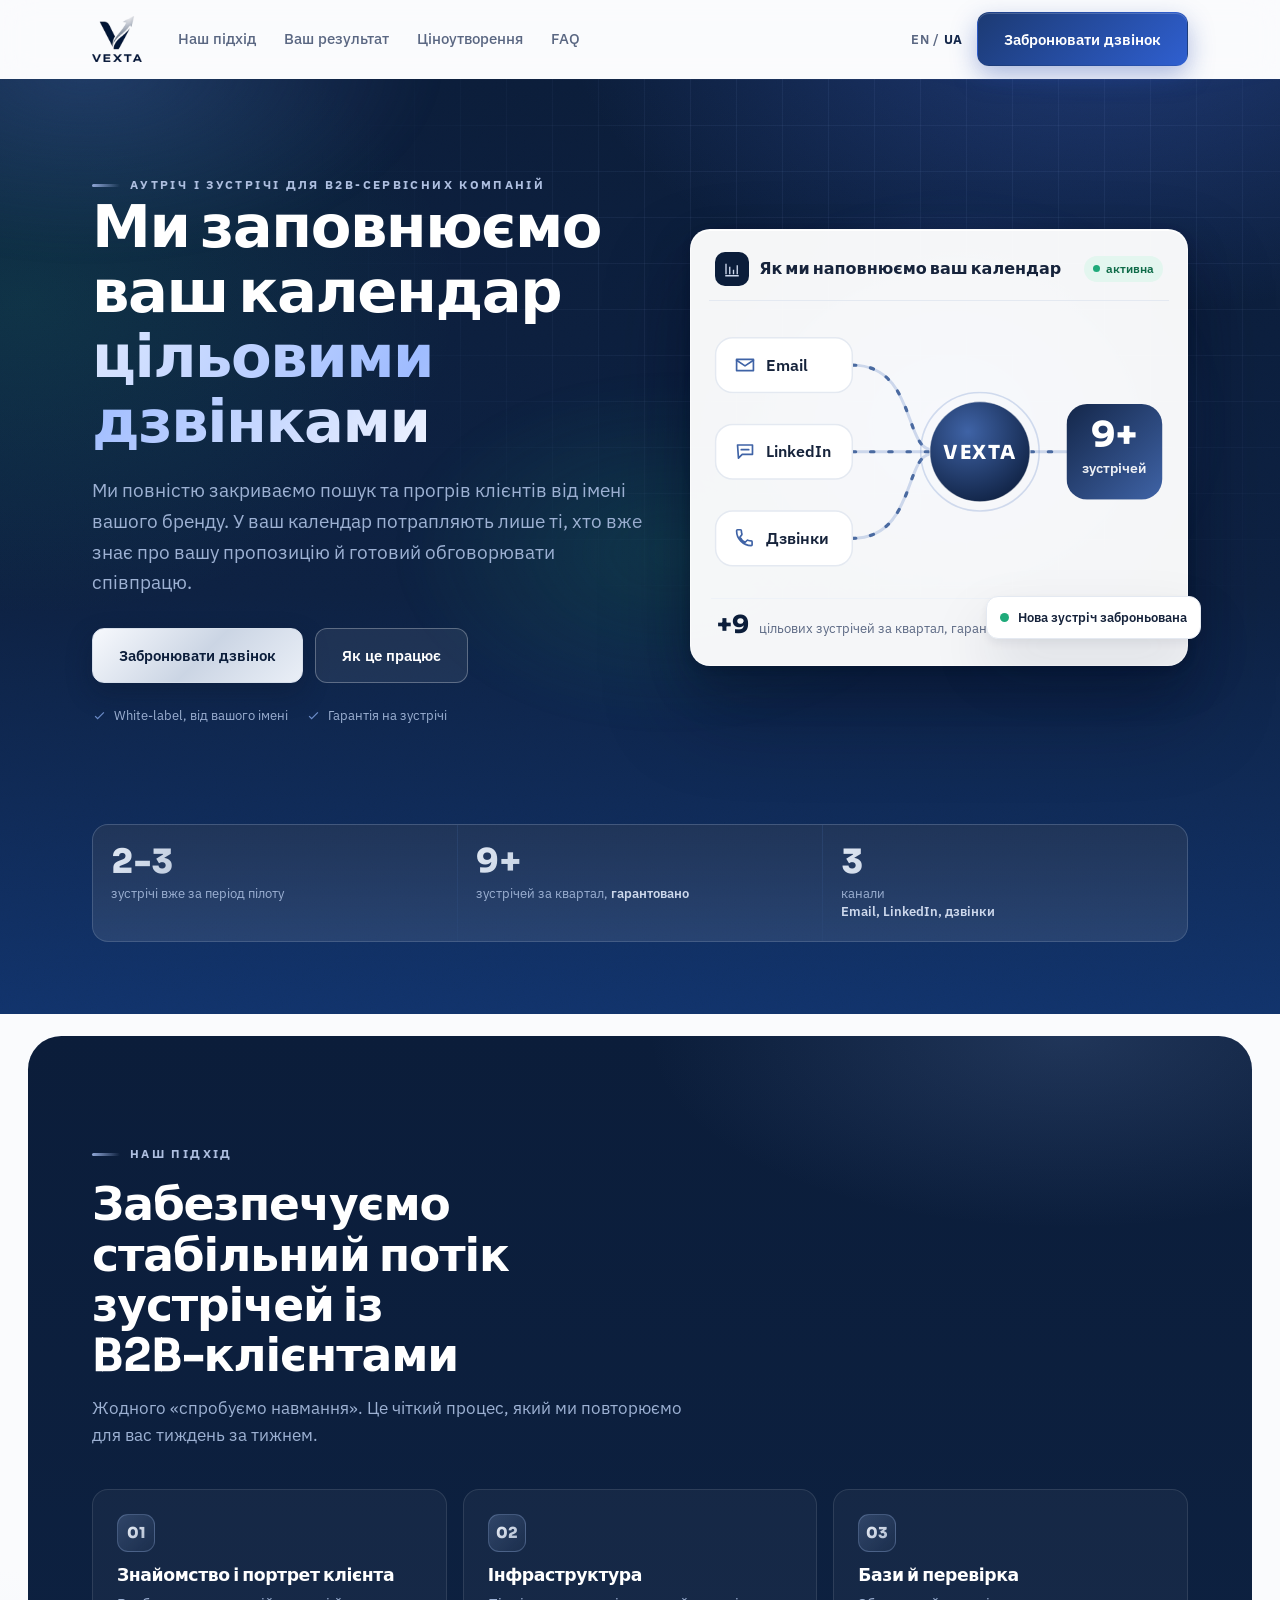
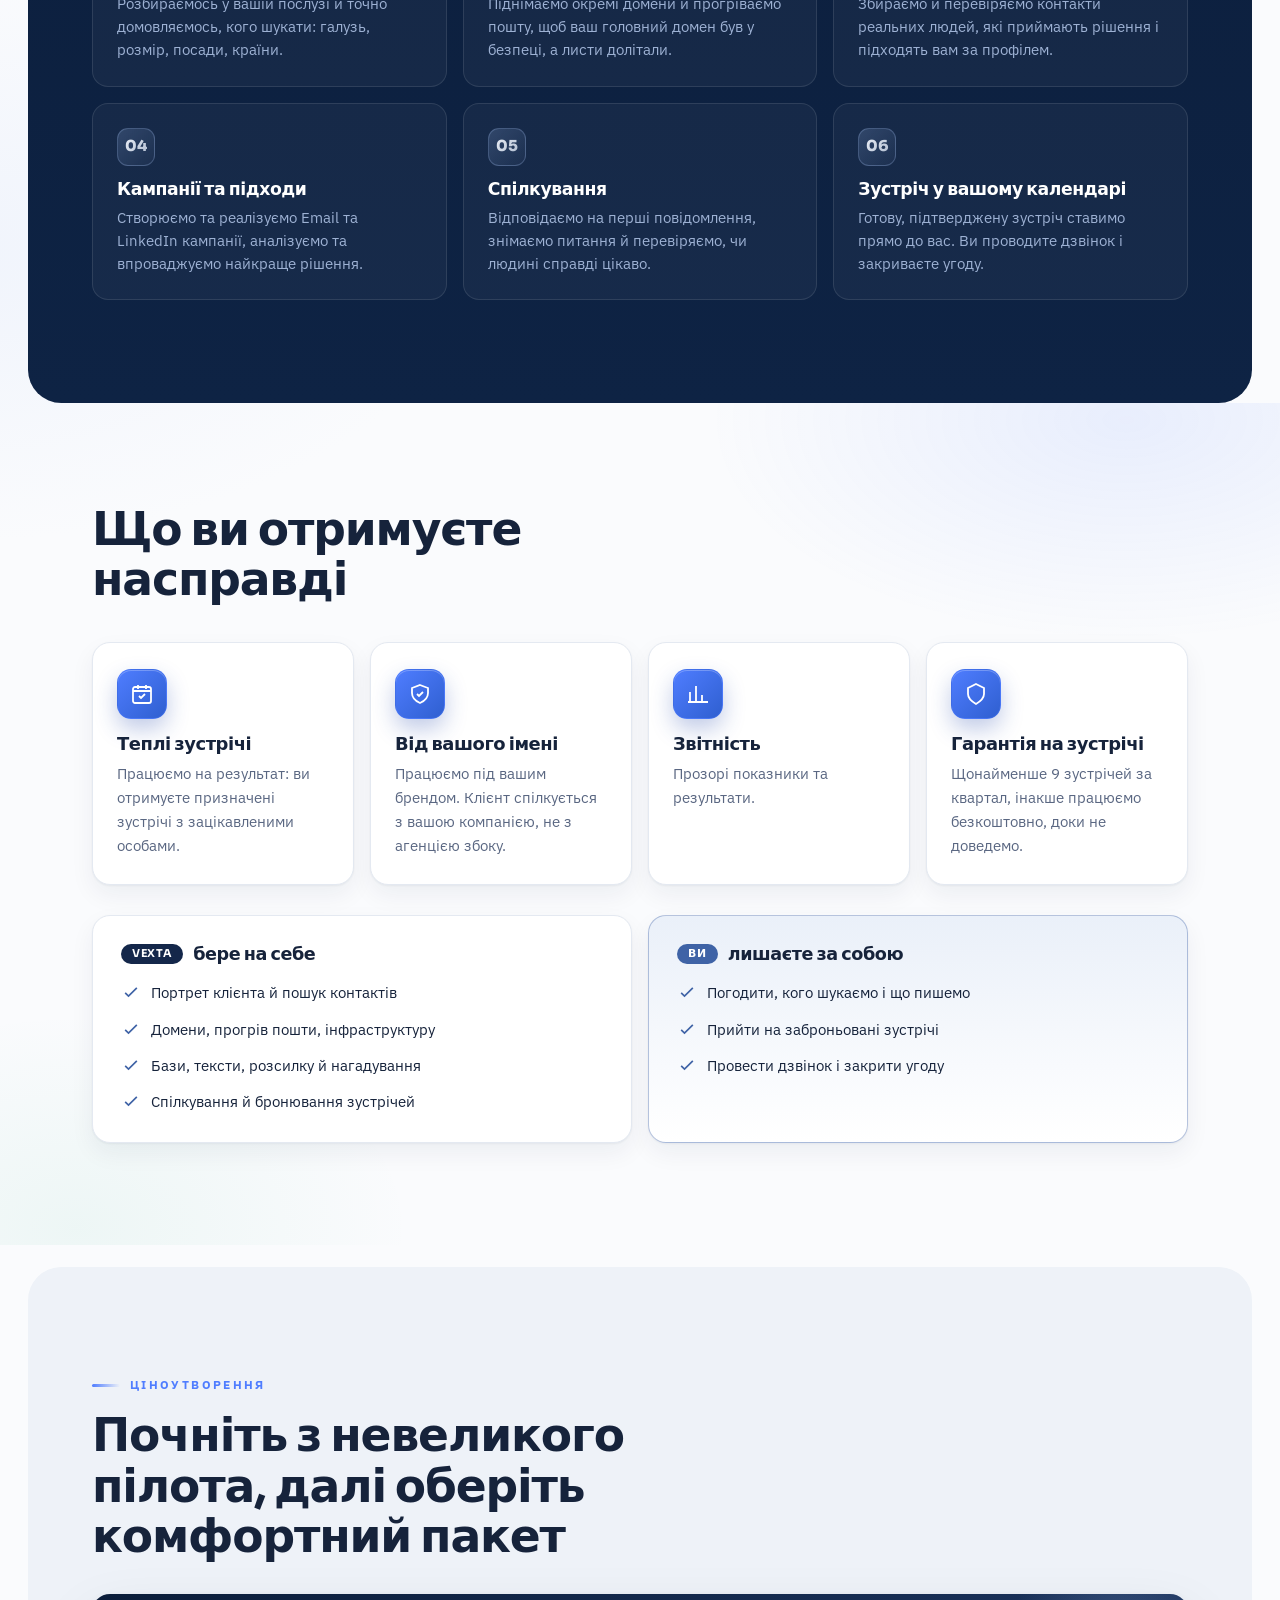
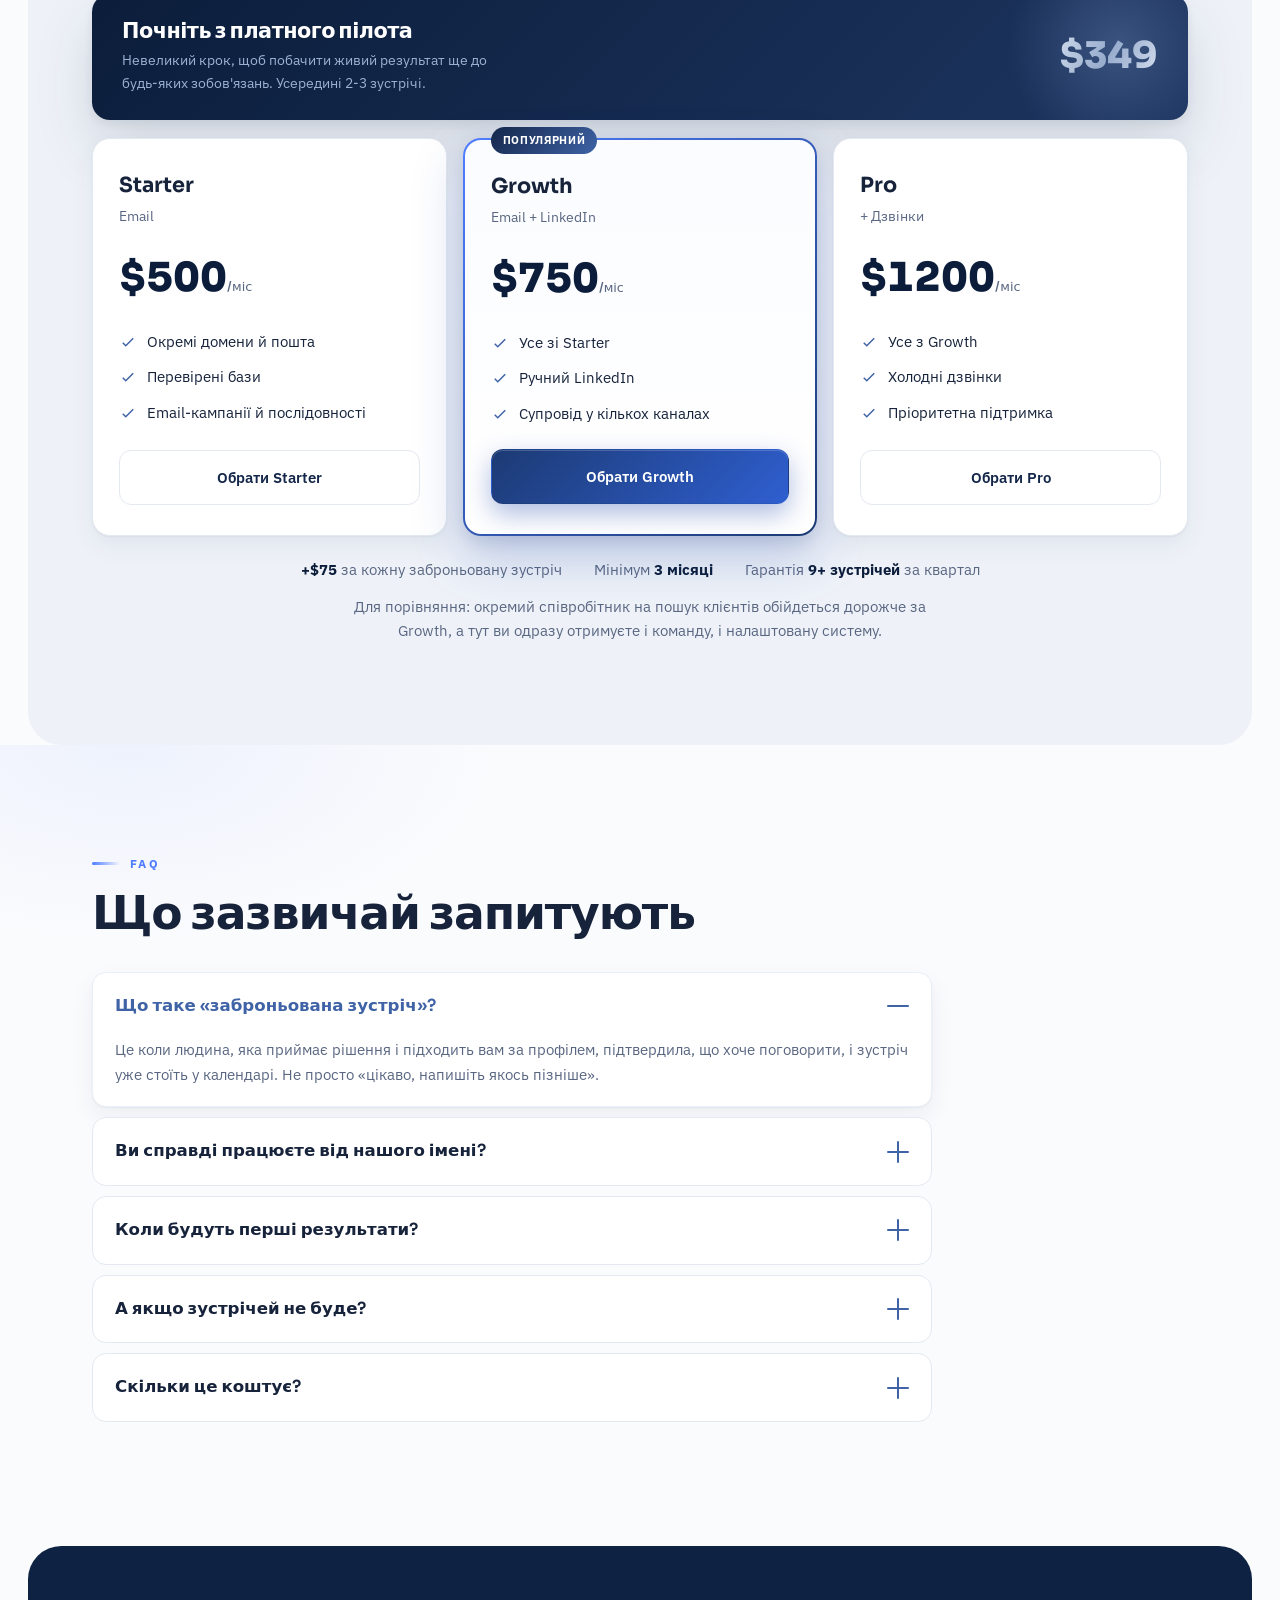
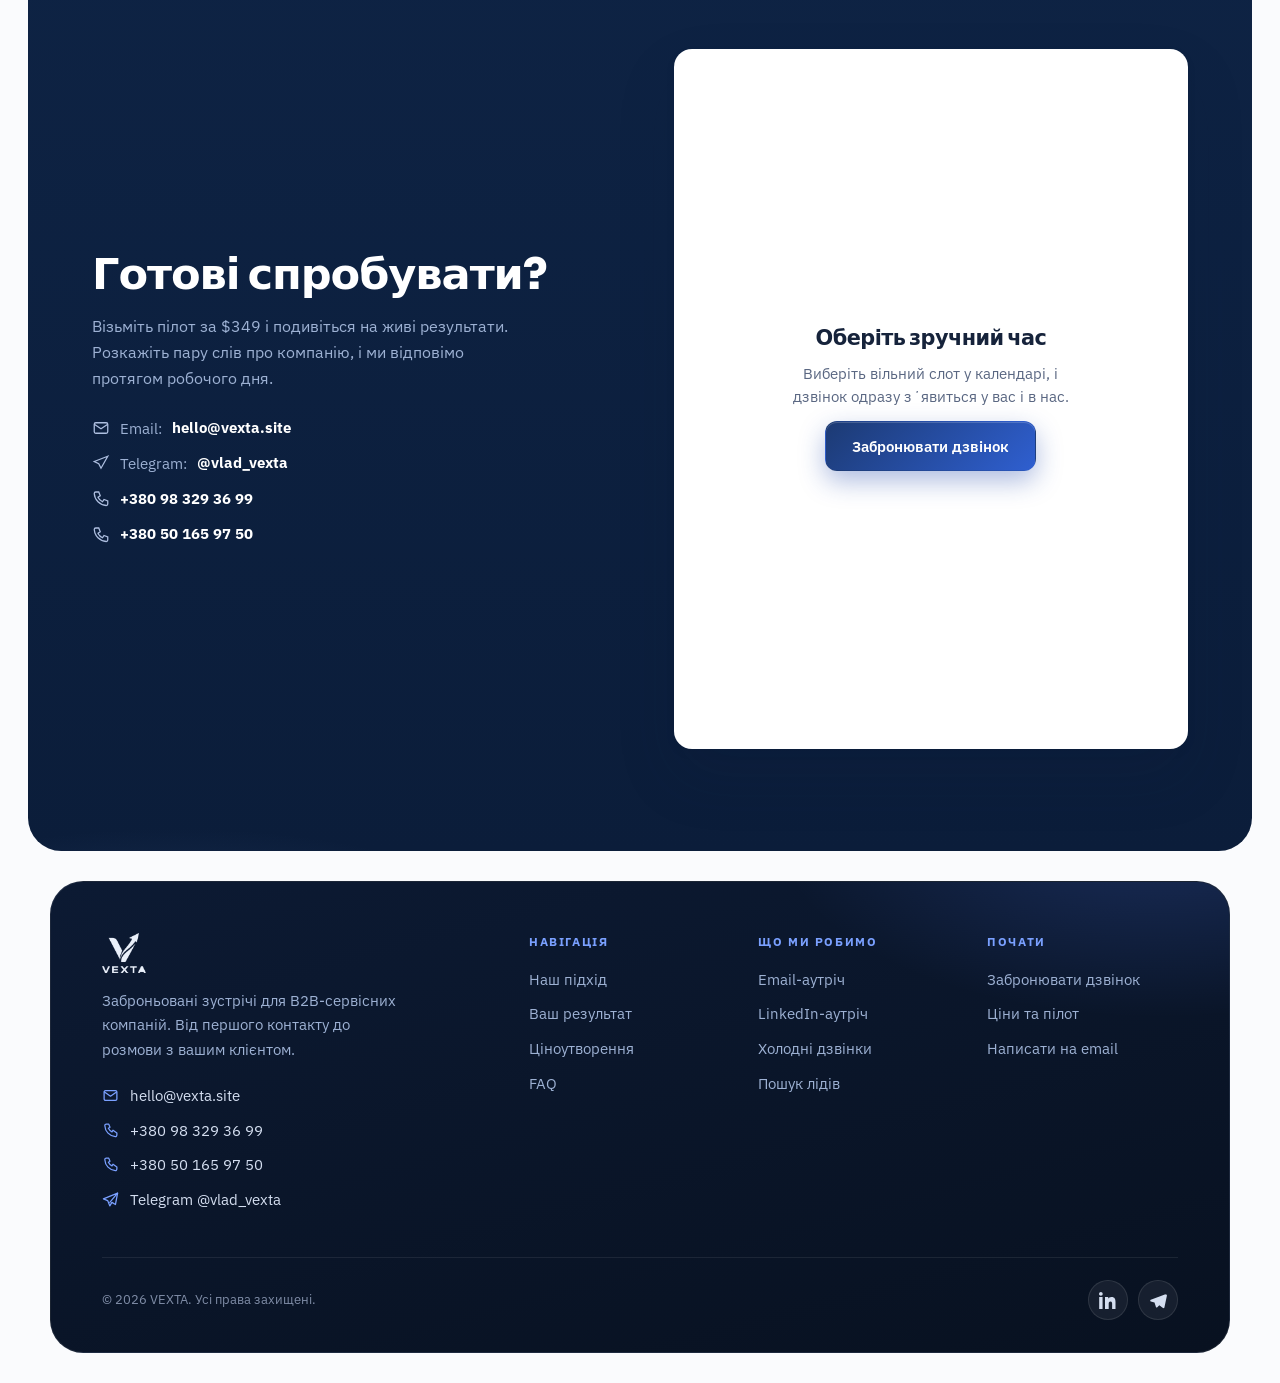
==== commit 7134b8be: "Remove launch-timeline claims (7 days) from EN and UA pages Co-Authored-By: Claude Opus 5.5 <noreply" ====
--- a/ua/index.html
+++ b/ua/index.html
@@ -167,12 +167,12 @@
   @media (prefers-reduced-motion: reduce){ html.js .fl .flowdash,html.js .fl .hubring,html.js .fl .chg,html.js .fl .outgrp{animation:none; opacity:1; transform:none;} html.js .fl .hubring{opacity:0;} }
 
   /* stats strip */
-  .stats{position:relative; z-index:2; display:grid; grid-template-columns:repeat(4,1fr); gap:1px; margin-top:8px; background:rgba(255,255,255,.1); border:1px solid rgba(255,255,255,.12); border-radius:16px; overflow:hidden;}
+  .stats{position:relative; z-index:2; display:grid; grid-template-columns:repeat(3,1fr); gap:1px; margin-top:8px; background:rgba(255,255,255,.1); border:1px solid rgba(255,255,255,.12); border-radius:16px; overflow:hidden;}
   .stat{background:linear-gradient(180deg,rgba(13,25,48,.3),rgba(13,25,48,.05)); padding:20px 18px; text-align:left; transition:background .2s;}
   .stat:hover{background:rgba(255,255,255,.06);}
   .stat .n{font-family:var(--f-display); font-weight:800; font-size:clamp(1.5rem,3.4vw,2.1rem); line-height:1; font-variant-numeric:tabular-nums;}
   .stat .l{font-size:.8rem; color:var(--on-navy-soft); margin-top:7px; line-height:1.4;} .stat .l b{color:#cdd8ec; font-weight:600;}
-  @media (max-width:760px){ .stats{grid-template-columns:1fr 1fr;} }
+  @media (max-width:760px){ .stats{grid-template-columns:1fr 1fr;} .stat:last-child{grid-column:1/-1;} }
 
   /* reveal */
   .reveal{opacity:1; transform:none;}
@@ -383,7 +383,6 @@
       <div class="pill-row">
         <span><svg aria-hidden="true" viewBox="0 0 24 24"><path d="M5 13l4 4L19 7"/></svg>White-label, від вашого імені</span>
         <span><svg aria-hidden="true" viewBox="0 0 24 24"><path d="M5 13l4 4L19 7"/></svg>Гарантія на зустрічі</span>
-        <span><svg aria-hidden="true" viewBox="0 0 24 24"><path d="M5 13l4 4L19 7"/></svg>Старт за 7 днів</span>
       </div>
     </div>
 
@@ -450,7 +449,6 @@
     <div class="stats">
       <div class="stat"><div class="n silver">2-3</div><div class="l">зустрічі вже за період пілоту</div></div>
       <div class="stat"><div class="n silver">9+</div><div class="l">зустрічей за квартал, <b>гарантовано</b></div></div>
-      <div class="stat"><div class="n silver">7 днів</div><div class="l">до перших звернень після старту</div></div>
       <div class="stat"><div class="n silver">3</div><div class="l">канали<br><b>Email, LinkedIn, дзвінки</b></div></div>
     </div>
   </div>
@@ -574,7 +572,7 @@
     <div class="faq reveal">
       <details open><summary>Що таке «заброньована зустріч»?<span class="pm"></span></summary><p>Це коли людина, яка приймає рішення і підходить вам за профілем, підтвердила, що хоче поговорити, і зустріч уже стоїть у календарі. Не просто «цікаво, напишіть якось пізніше».</p></details>
       <details><summary>Ви справді працюєте від нашого імені?<span class="pm"></span></summary><p>Так. Усі повідомлення йдуть від вашої компанії і з вашого домену. Для клієнта це виглядає як ваша власна команда.</p></details>
-      <details><summary>Коли будуть перші результати?<span class="pm"></span></summary><p>Перші звернення підуть протягом тижня після старту. Перші зустрічі зазвичай з'являються на 3-6 тижні.</p></details>
+      <details><summary>Коли будуть перші результати?<span class="pm"></span></summary><p>Перші зустрічі зазвичай з'являються на 3-6 тижні.</p></details>
       <details><summary>А якщо зустрічей не буде?<span class="pm"></span></summary><p>На пілоті ми домовляємось про 2-3 зустрічі. На щомісячній роботі гарантуємо щонайменше 9 за квартал, інакше працюємо безкоштовно, доки не доведемо до цієї цифри.</p></details>
       <details><summary>Скільки це коштує?<span class="pm"></span></summary><p>Пілот $349. Далі пакети від $500 до $1200 на місяць плюс $75 за кожну заброньовану зустріч. Мінімум 3 місяці співпраці.</p></details>
     </div>
